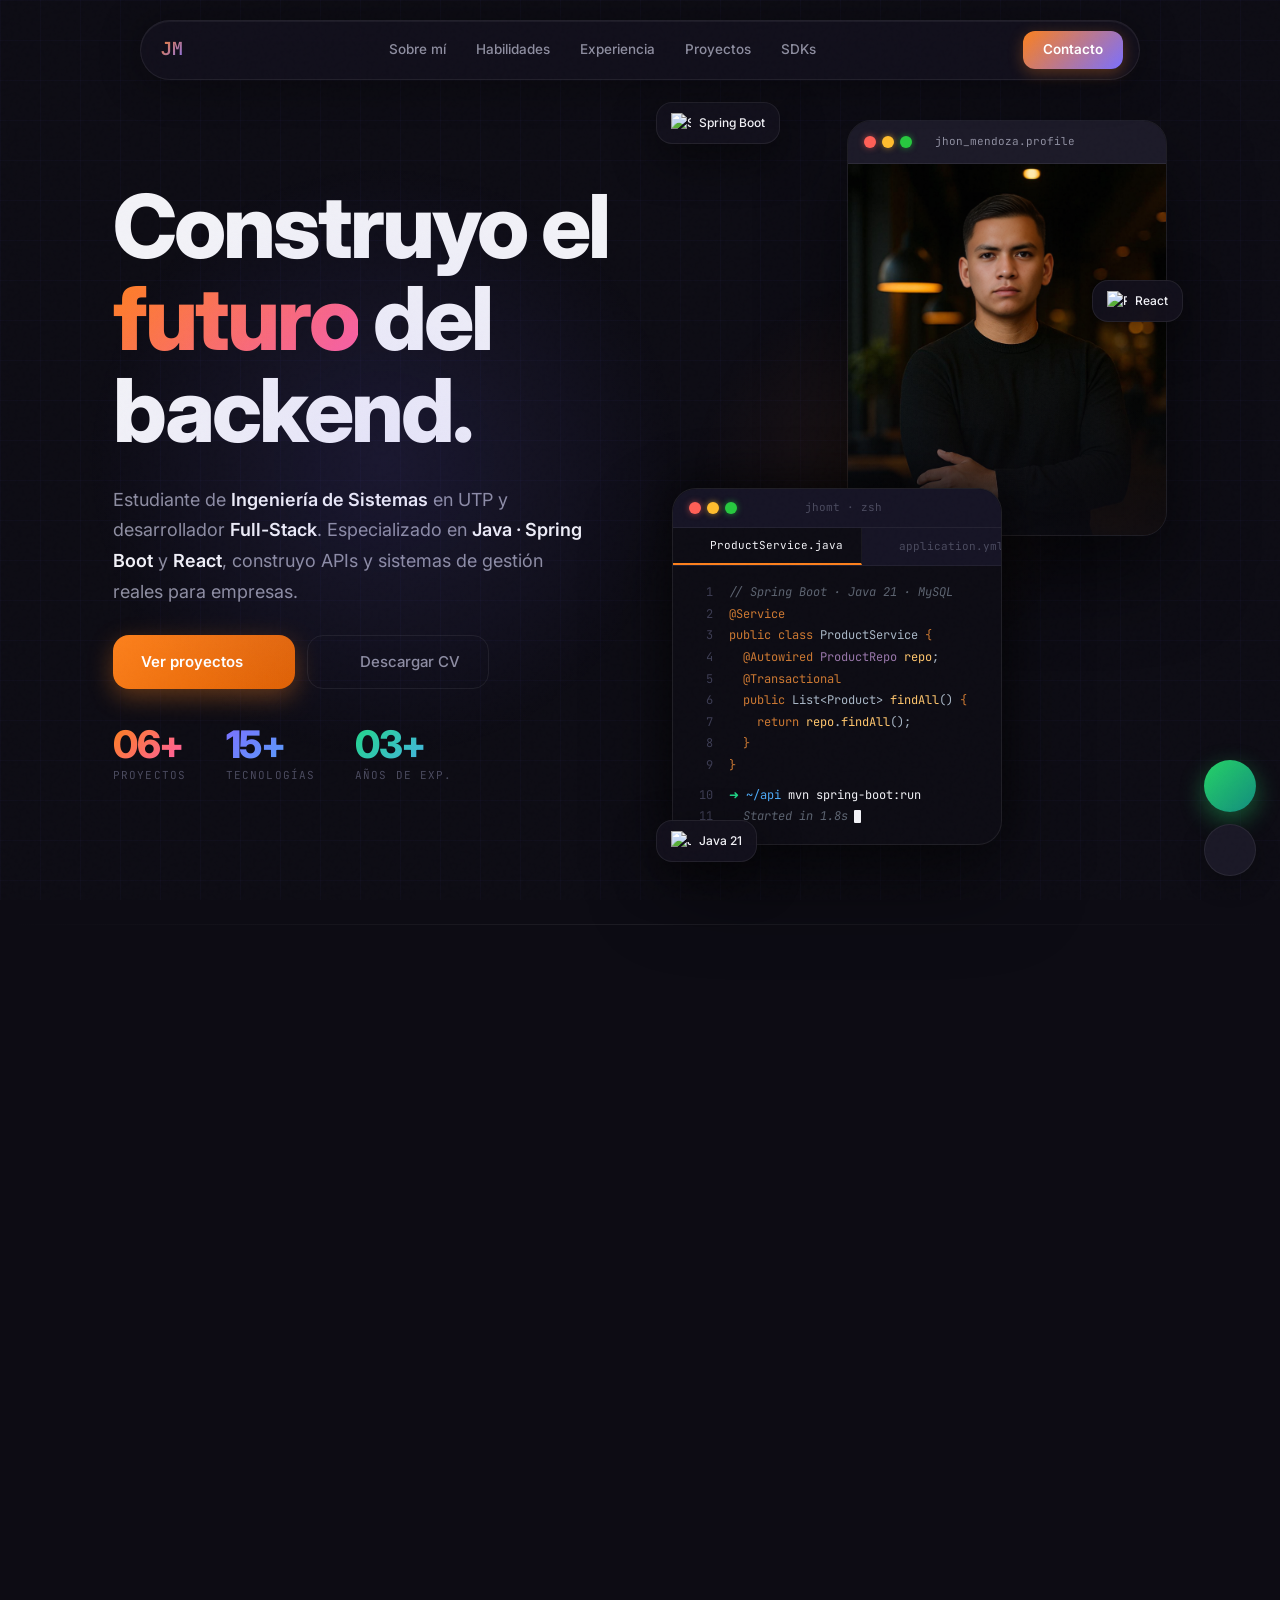
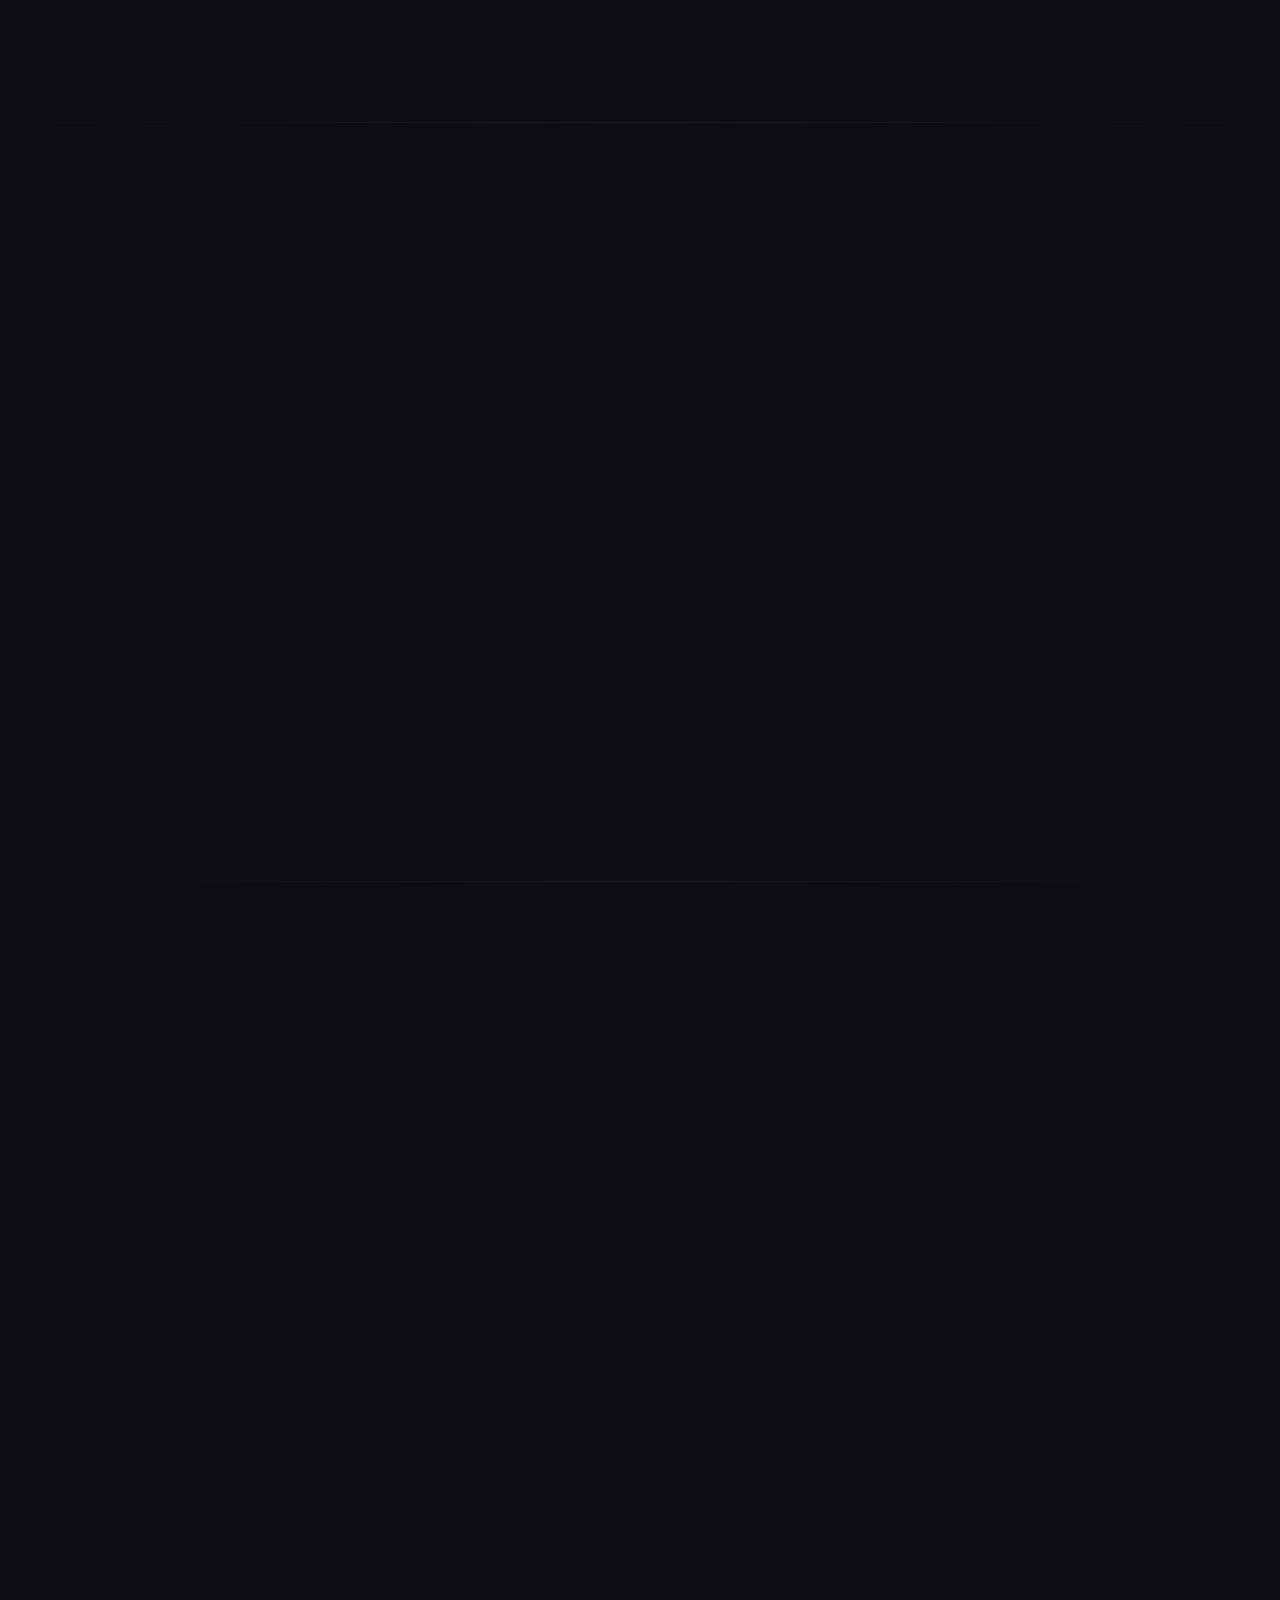
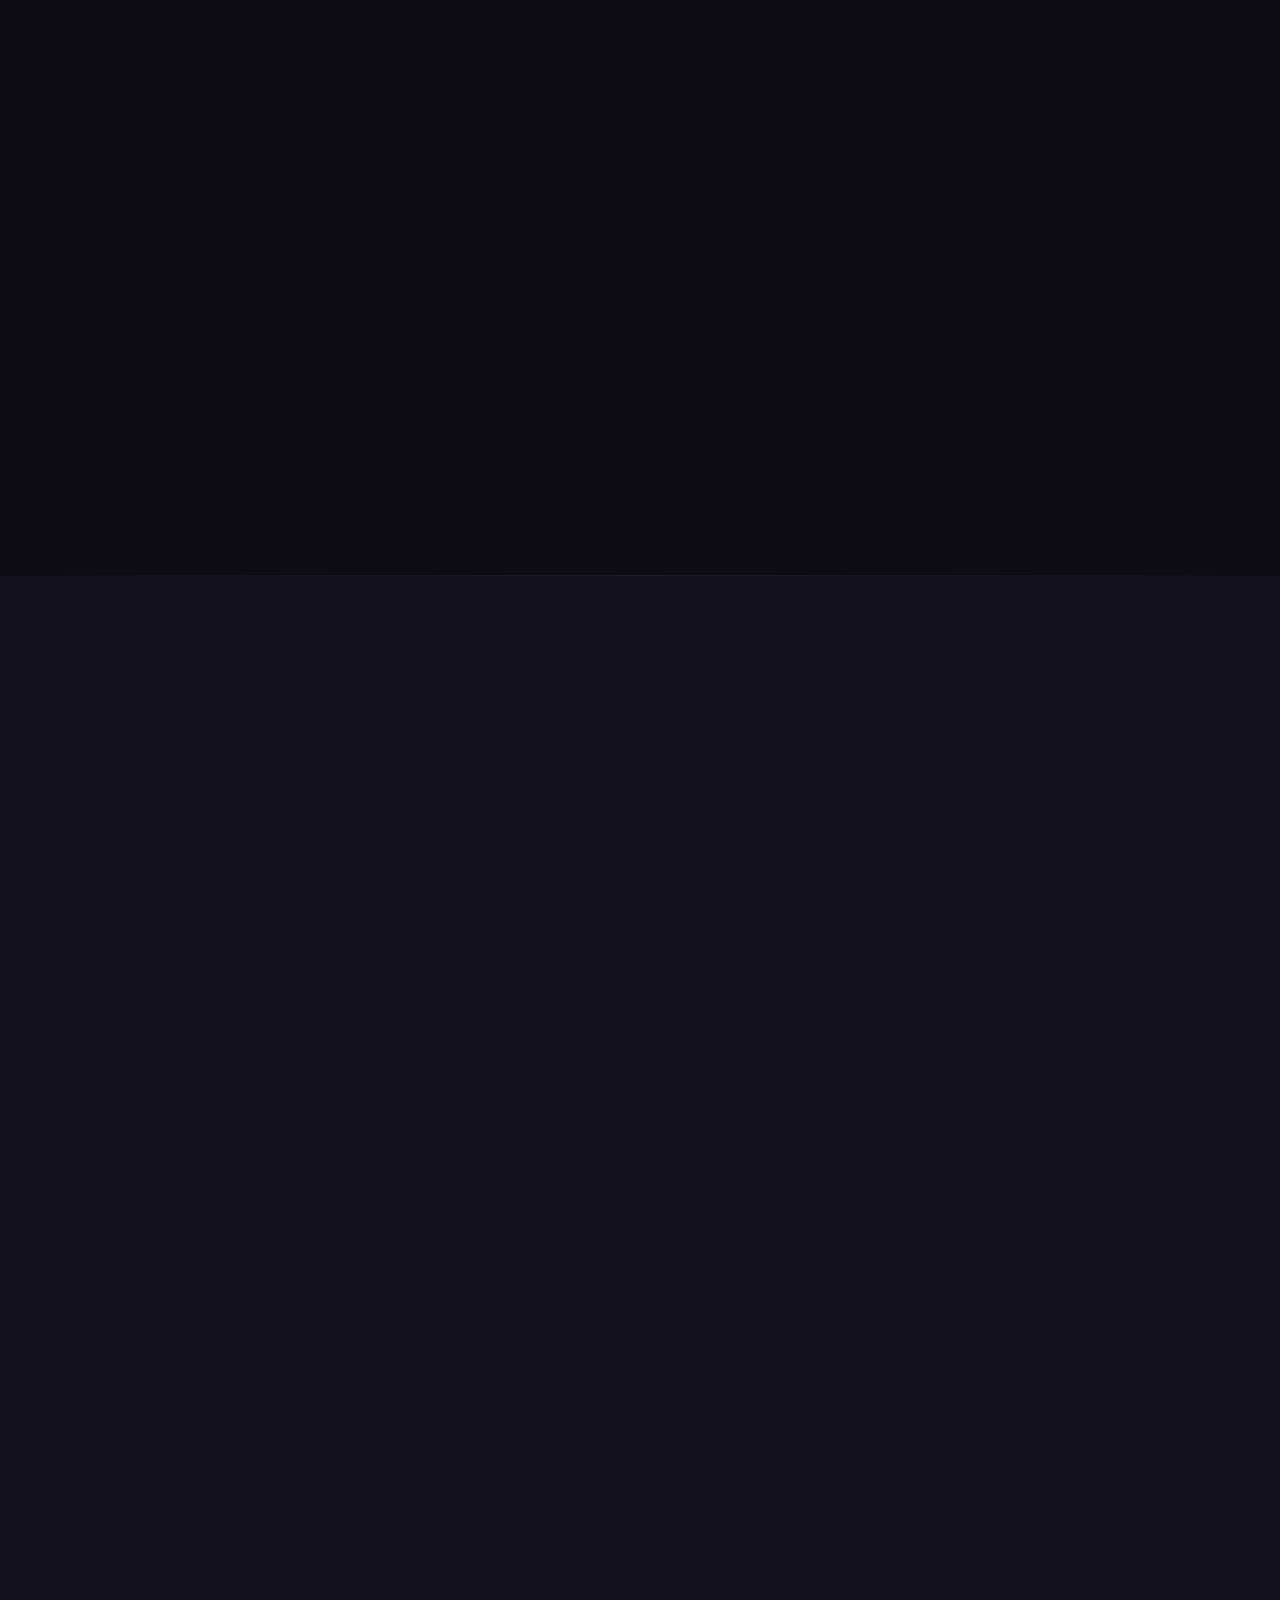
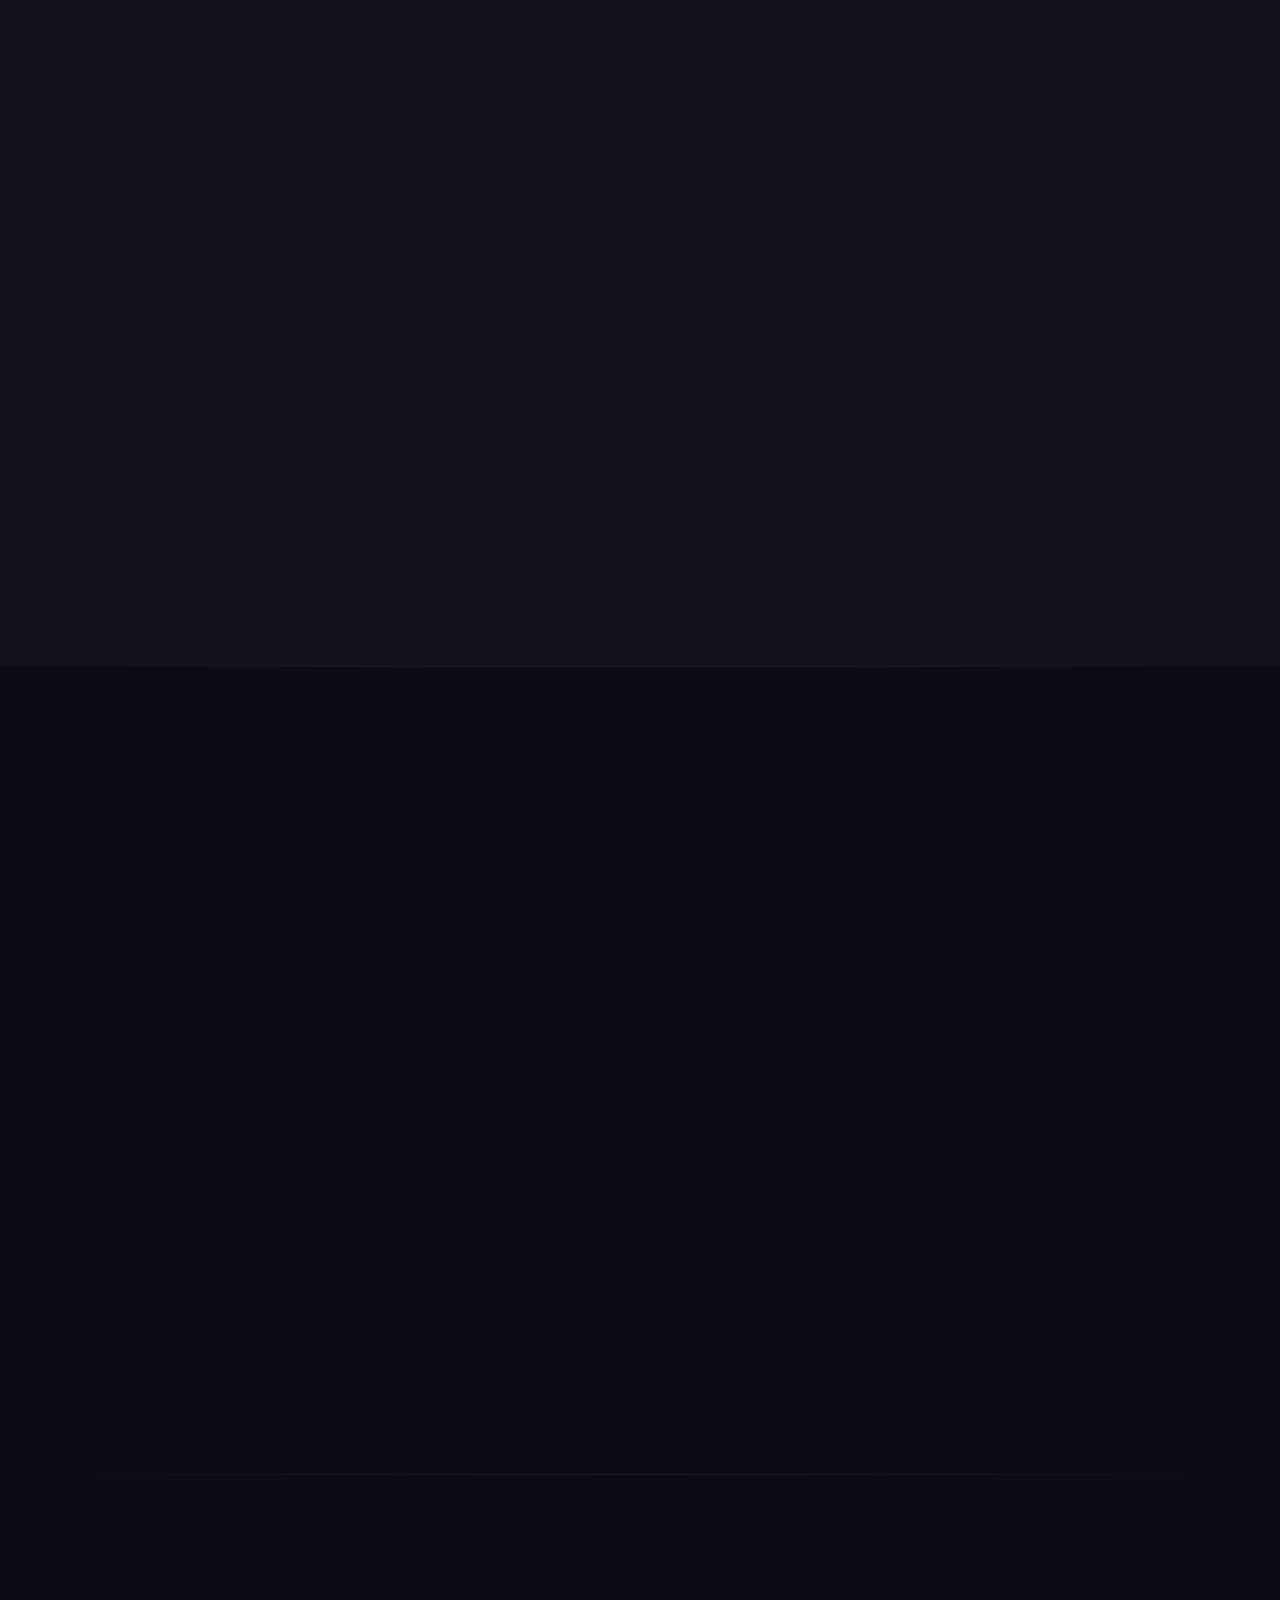
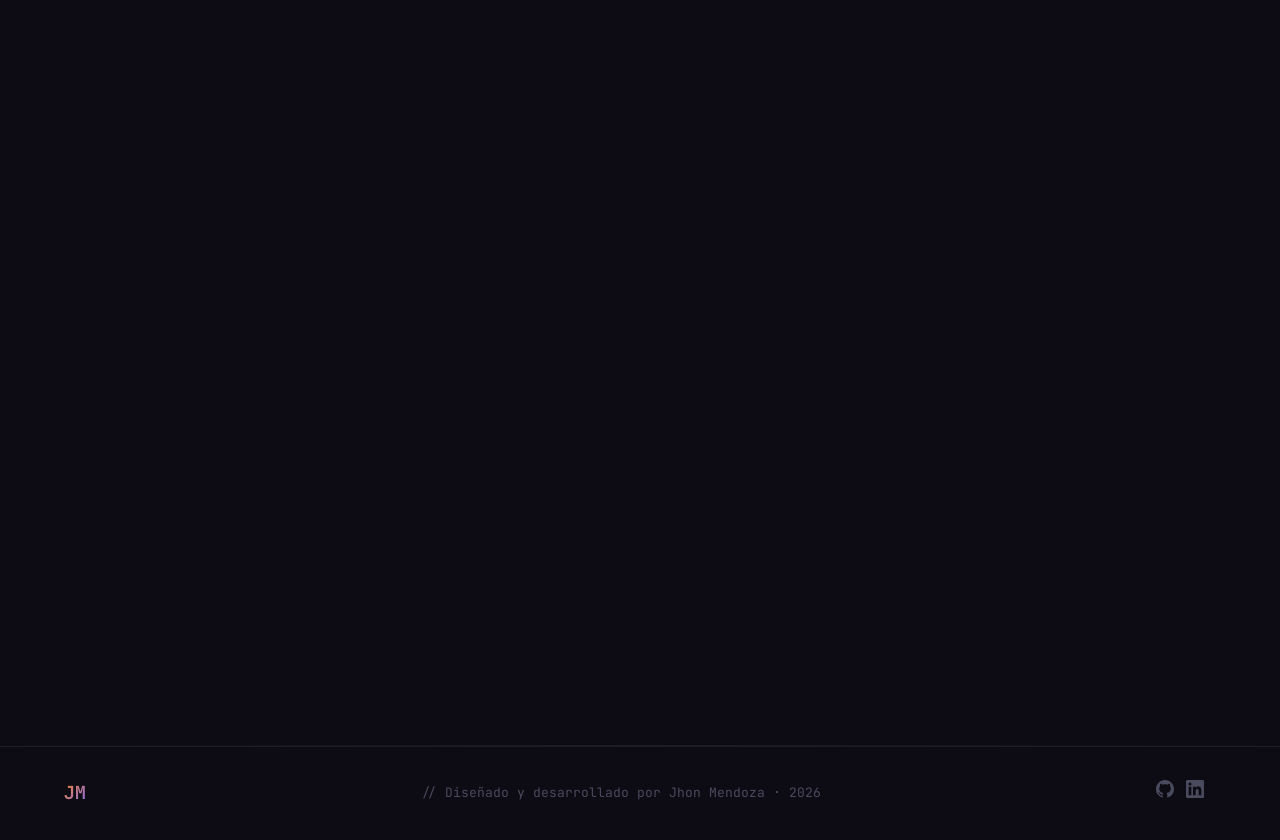
==== index1.html @ d46e36fa "feat: agregar sección de proyectos reales y SDKs al portafolio - Agregaron 4 proyectos reales desde " ====
<!DOCTYPE html>
<html lang="es" class="dark">

<head>
    <meta charset="UTF-8">
    <meta name="viewport" content="width=device-width, initial-scale=1.0">
    <title>Jhon Mendoza · Full-Stack Developer</title>
    <meta name="description"
        content="Portafolio de Jhon Mendoza Tiquillahuanca (JHOMT) — Full-Stack Developer especializado en Java, Spring Boot y React. Estudiante de Ingeniería de Sistemas en UTP y Analista de TI en Polybags Perú.">
    <meta property="og:title" content="Jhon Mendoza · Full-Stack Developer">
    <meta property="og:description"
        content="Backend con Java y Spring Boot, frontend con React. Proyectos reales: Polybags360, PolyCard, One Operator y DKR Library.">
    <meta property="og:type" content="website">
    <link rel="icon" href="img/LOGO_JHOMT_TRANSPARENT_500.png">

    <script src="https://cdn.tailwindcss.com"></script>
    <script src="https://cdnjs.cloudflare.com/ajax/libs/gsap/3.12.2/gsap.min.js"></script>
    <script src="https://cdnjs.cloudflare.com/ajax/libs/gsap/3.12.2/ScrollTrigger.min.js"></script>
    <script src="https://unpkg.com/lucide@latest"></script>

    <link rel="preconnect" href="https://fonts.googleapis.com">
    <link rel="preconnect" href="https://fonts.gstatic.com" crossorigin>
    <link
        href="https://fonts.googleapis.com/css2?family=Inter:wght@300;400;500;600;700;800;900&family=JetBrains+Mono:wght@300;400;500;700&display=swap"
        rel="stylesheet">

    <style>
        /* ─── TOKENS ─── */
        :root {
            --bg0: #0D0C14;
            --bg1: #13111D;
            --bg2: #1A1826;
            --bg3: #221F32;
            --border: rgba(255, 255, 255, 0.07);
            --border-hover: rgba(255, 255, 255, 0.14);
            --text: #F2F2F7;
            --sub: #8E8EA0;
            --muted: #4A4A5E;
            --orange: #FC801D;
            --purple: #7B6FFF;
            --green: #21D789;
            --blue: #4EABF8;
            --pink: #FF5CA8;
            --red: #FF5F56;
            --yellow: #FFBD2E;
            --radius-sm: 10px;
            --radius: 16px;
            --radius-lg: 24px;
            --radius-xl: 32px;
        }

        .light {
            --bg0: #FFFFFF;
            --bg1: #F5F5F7;
            --bg2: #FAFAFA;
            --bg3: #F0F0F5;
            --border: rgba(0, 0, 0, 0.07);
            --border-hover: rgba(0, 0, 0, 0.14);
            --text: #1D1D1F;
            --sub: #6E6E73;
            --muted: #AEAEB2;
        }

        * {
            margin: 0;
            padding: 0;
            box-sizing: border-box;
        }

        html {
            scroll-behavior: smooth;
        }

        body {
            font-family: 'Inter', -apple-system, BlinkMacSystemFont, sans-serif;
            background: var(--bg0);
            color: var(--text);
            -webkit-font-smoothing: antialiased;
            overflow-x: hidden;
            line-height: 1.6;
        }

        /* ─── NOISE TEXTURE ─── */
        body::before {
            content: '';
            position: fixed;
            inset: 0;
            background-image: url("data:image/svg+xml,%3Csvg viewBox='0 0 256 256' xmlns='http://www.w3.org/2000/svg'%3E%3Cfilter id='noise'%3E%3CfeTurbulence type='fractalNoise' baseFrequency='0.9' numOctaves='4' stitchTiles='stitch'/%3E%3C/filter%3E%3Crect width='100%25' height='100%25' filter='url(%23noise)' opacity='0.04'/%3E%3C/svg%3E");
            pointer-events: none;
            z-index: 999;
            opacity: 0.4;
        }

        /* ─── GRID PATTERN ─── */
        .grid-bg {
            position: fixed;
            inset: 0;
            background-image:
                linear-gradient(rgba(123, 111, 255, 0.03) 1px, transparent 1px),
                linear-gradient(90deg, rgba(123, 111, 255, 0.03) 1px, transparent 1px);
            background-size: 40px 40px;
            pointer-events: none;
            z-index: 0;
        }

        /* ─── SCROLL PROGRESS ─── */
        #scroll-progress {
            position: fixed;
            top: 0;
            left: 0;
            height: 2px;
            width: 0%;
            background: linear-gradient(90deg, var(--orange), var(--purple), var(--blue));
            z-index: 1000;
            transition: width 0.1s linear;
        }

        /* ─── TYPOGRAPHY ─── */
        .mono {
            font-family: 'JetBrains Mono', monospace;
        }

        .text-gradient {
            background: linear-gradient(135deg, var(--orange) 0%, var(--purple) 50%, var(--blue) 100%);
            -webkit-background-clip: text;
            -webkit-text-fill-color: transparent;
            background-clip: text;
        }

        .text-gradient-orange {
            background: linear-gradient(135deg, #FC801D, #FF5CA8);
            -webkit-background-clip: text;
            -webkit-text-fill-color: transparent;
            background-clip: text;
        }

        /* ─── GLASS ─── */
        .glass {
            background: rgba(26, 24, 38, 0.72);
            backdrop-filter: blur(24px) saturate(180%);
            -webkit-backdrop-filter: blur(24px) saturate(180%);
            border: 1px solid var(--border);
        }

        .light .glass {
            background: rgba(255, 255, 255, 0.72);
        }

        /* ─── NAVIGATION ─── */
        nav {
            position: fixed;
            top: 20px;
            left: 50%;
            transform: translateX(-50%);
            z-index: 100;
            width: min(92%, 1000px);
        }

        .nav-inner {
            display: flex;
            align-items: center;
            justify-content: space-between;
            padding: 10px 16px 10px 20px;
            border-radius: var(--radius-xl);
            background: rgba(19, 17, 29, 0.85);
            backdrop-filter: blur(30px) saturate(200%);
            -webkit-backdrop-filter: blur(30px) saturate(200%);
            border: 1px solid var(--border);
            box-shadow: 0 4px 40px rgba(0, 0, 0, 0.4), inset 0 1px 0 rgba(255, 255, 255, 0.05);
        }

        .light .nav-inner {
            background: rgba(255, 255, 255, 0.85);
        }

        .nav-logo {
            font-family: 'JetBrains Mono', monospace;
            font-size: 18px;
            font-weight: 700;
            background: linear-gradient(135deg, var(--orange), var(--purple));
            -webkit-background-clip: text;
            -webkit-text-fill-color: transparent;
            background-clip: text;
            letter-spacing: -0.5px;
        }

        .nav-links {
            display: flex;
            align-items: center;
            gap: 2px;
        }

        .nav-link {
            padding: 7px 14px;
            border-radius: 10px;
            font-size: 13.5px;
            font-weight: 500;
            color: var(--sub);
            text-decoration: none;
            transition: all 0.2s ease;
        }

        .nav-link:hover {
            color: var(--text);
            background: var(--border);
        }

        .nav-link.active {
            color: var(--text);
            background: rgba(123, 111, 255, 0.12);
        }

        .nav-cta {
            padding: 8px 20px;
            border-radius: 12px;
            font-size: 13.5px;
            font-weight: 600;
            color: #fff;
            background: linear-gradient(135deg, var(--orange), var(--purple));
            text-decoration: none;
            transition: all 0.3s ease;
            box-shadow: 0 4px 15px rgba(252, 128, 29, 0.3);
        }

        .nav-cta:hover {
            transform: translateY(-1px);
            box-shadow: 0 6px 20px rgba(252, 128, 29, 0.4);
        }

        /* ─── MACWINDOW ─── */
        .mac-window {
            border-radius: var(--radius-lg);
            overflow: hidden;
            border: 1px solid var(--border);
            box-shadow: 0 40px 80px rgba(0, 0, 0, 0.6), 0 0 0 0.5px rgba(255, 255, 255, 0.05) inset;
        }

        .mac-titlebar {
            display: flex;
            align-items: center;
            gap: 12px;
            padding: 12px 16px;
            background: rgba(30, 28, 42, 0.95);
            border-bottom: 1px solid var(--border);
        }

        .traffic-lights {
            display: flex;
            gap: 6px;
        }

        .traffic-light {
            width: 12px;
            height: 12px;
            border-radius: 50%;
        }

        .tl-red {
            background: #FF5F56;
            box-shadow: 0 0 6px rgba(255, 95, 86, 0.6);
        }

        .tl-yellow {
            background: #FFBD2E;
            box-shadow: 0 0 6px rgba(255, 189, 46, 0.6);
        }

        .tl-green {
            background: #27C93F;
            box-shadow: 0 0 6px rgba(39, 201, 63, 0.6);
        }

        .window-title {
            font-family: 'JetBrains Mono', monospace;
            font-size: 11px;
            color: var(--sub);
            margin: 0 auto;
        }

        /* ─── PROFILE PHOTO ─── */
        .profile-photo-wrap {
            position: relative;
            width: 100%;
            aspect-ratio: 3/3.5;
            background: linear-gradient(145deg, var(--bg2), var(--bg3));
            overflow: hidden;
        }

        .profile-photo-wrap img {
            width: 100%;
            height: 100%;
            object-fit: cover;
            object-position: top;
        }

        .photo-overlay {
            position: absolute;
            inset: 0;
            background: linear-gradient(to top, rgba(13, 12, 20, 0.8) 0%, transparent 50%);
        }

        .avatar-placeholder {
            width: 100%;
            height: 100%;
            display: flex;
            flex-direction: column;
            align-items: center;
            justify-content: center;
            gap: 16px;
            background: linear-gradient(145deg, #1A1826, #221F32);
        }

        .avatar-initials {
            width: 120px;
            height: 120px;
            border-radius: 50%;
            background: linear-gradient(135deg, var(--orange), var(--purple));
            display: flex;
            align-items: center;
            justify-content: center;
            font-size: 42px;
            font-weight: 800;
            color: white;
            font-family: 'Inter', sans-serif;
            box-shadow: 0 20px 40px rgba(252, 128, 29, 0.3);
        }

        .avatar-hint {
            font-size: 11px;
            color: var(--muted);
            font-family: 'JetBrains Mono', monospace;
            text-align: center;
            padding: 0 24px;
        }

        /* ─── STATUS BADGE ─── */
        .status-badge {
            position: absolute;
            bottom: 16px;
            left: 16px;
            display: flex;
            align-items: center;
            gap: 8px;
            padding: 8px 14px;
            border-radius: 100px;
            background: rgba(13, 12, 20, 0.85);
            backdrop-filter: blur(12px);
            border: 1px solid rgba(33, 215, 137, 0.3);
            font-size: 12px;
            font-weight: 500;
            color: var(--green);
        }

        .status-dot {
            width: 7px;
            height: 7px;
            border-radius: 50%;
            background: var(--green);
            box-shadow: 0 0 10px var(--green);
            animation: statusPulse 2s infinite;
        }

        @keyframes statusPulse {

            0%,
            100% {
                opacity: 1;
                transform: scale(1);
            }

            50% {
                opacity: 0.6;
                transform: scale(0.85);
            }
        }

        /* ─── HERO ─── */
        .hero-section {
            min-height: 100vh;
            display: flex;
            align-items: center;
            padding: 120px 0 80px;
            position: relative;
        }

        .hero-glow {
            position: absolute;
            width: 600px;
            height: 600px;
            border-radius: 50%;
            background: radial-gradient(circle, rgba(123, 111, 255, 0.12) 0%, transparent 70%);
            top: 50%;
            left: 30%;
            transform: translate(-50%, -50%);
            pointer-events: none;
        }

        .hero-glow-2 {
            position: absolute;
            width: 400px;
            height: 400px;
            border-radius: 50%;
            background: radial-gradient(circle, rgba(252, 128, 29, 0.08) 0%, transparent 70%);
            top: 30%;
            right: 15%;
            pointer-events: none;
        }

        .hero-tag {
            display: inline-flex;
            align-items: center;
            gap: 8px;
            padding: 6px 14px;
            border-radius: 100px;
            border: 1px solid rgba(252, 128, 29, 0.25);
            background: rgba(252, 128, 29, 0.07);
            font-size: 11px;
            font-family: 'JetBrains Mono', monospace;
            color: var(--orange);
            letter-spacing: 0.08em;
            text-transform: uppercase;
        }

        .hero-title {
            font-size: clamp(52px, 7vw, 88px);
            font-weight: 800;
            line-height: 1.05;
            letter-spacing: -3px;
        }

        .hero-desc {
            font-size: 18px;
            color: var(--sub);
            max-width: 480px;
            line-height: 1.7;
            font-weight: 400;
        }

        .btn-primary {
            display: inline-flex;
            align-items: center;
            gap: 8px;
            padding: 14px 28px;
            border-radius: var(--radius);
            background: linear-gradient(135deg, var(--orange), #E06000);
            color: #fff;
            font-size: 15px;
            font-weight: 600;
            text-decoration: none;
            transition: all 0.3s cubic-bezier(0.34, 1.56, 0.64, 1);
            box-shadow: 0 8px 24px rgba(252, 128, 29, 0.35);
        }

        .btn-primary:hover {
            transform: translateY(-2px);
            box-shadow: 0 12px 30px rgba(252, 128, 29, 0.5);
        }

        .btn-ghost {
            display: inline-flex;
            align-items: center;
            gap: 8px;
            padding: 14px 28px;
            border-radius: var(--radius);
            background: transparent;
            color: var(--sub);
            font-size: 15px;
            font-weight: 500;
            text-decoration: none;
            border: 1px solid var(--border);
            transition: all 0.2s ease;
        }

        .btn-ghost:hover {
            color: var(--text);
            border-color: var(--border-hover);
            background: rgba(255, 255, 255, 0.04);
        }

        .stat-card {
            display: flex;
            flex-direction: column;
            gap: 4px;
        }

        .stat-value {
            font-size: 38px;
            font-weight: 800;
            letter-spacing: -1.5px;
            line-height: 1;
        }

        .stat-label {
            font-size: 11px;
            font-family: 'JetBrains Mono', monospace;
            color: var(--muted);
            text-transform: uppercase;
            letter-spacing: 0.1em;
        }

        /* ─── SECTION LAYOUT ─── */
        .section {
            padding: 96px 0;
            position: relative;
        }

        .container {
            max-width: 1200px;
            margin: 0 auto;
            padding: 0 24px;
        }

        .section-label {
            display: inline-flex;
            align-items: center;
            gap: 8px;
            font-size: 11px;
            font-family: 'JetBrains Mono', monospace;
            color: var(--orange);
            text-transform: uppercase;
            letter-spacing: 0.15em;
            margin-bottom: 16px;
        }

        .section-label::before {
            content: '';
            width: 20px;
            height: 1.5px;
            background: var(--orange);
        }

        .section-title {
            font-size: clamp(36px, 5vw, 56px);
            font-weight: 800;
            letter-spacing: -2px;
            line-height: 1.1;
        }

        /* ─── CARDS ─── */
        .card {
            background: var(--bg2);
            border: 1px solid var(--border);
            border-radius: var(--radius-lg);
            transition: all 0.4s cubic-bezier(0.23, 1, 0.32, 1);
            position: relative;
            overflow: hidden;
        }

        .card::before {
            content: '';
            position: absolute;
            inset: -1px;
            border-radius: var(--radius-lg);
            background: radial-gradient(600px circle at var(--mx, 50%) var(--my, 50%),
                    rgba(123, 111, 255, 0.12), transparent 40%);
            opacity: 0;
            transition: opacity 0.4s ease;
            pointer-events: none;
            z-index: 1;
        }

        .card::after {
            content: '';
            position: absolute;
            inset: 0;
            border-radius: var(--radius-lg);
            padding: 1px;
            background: radial-gradient(400px circle at var(--mx, 50%) var(--my, 50%),
                    rgba(123, 111, 255, 0.5), transparent 40%);
            -webkit-mask: linear-gradient(#fff 0 0) content-box, linear-gradient(#fff 0 0);
            -webkit-mask-composite: xor;
            mask-composite: exclude;
            opacity: 0;
            transition: opacity 0.4s ease;
            pointer-events: none;
            z-index: 2;
        }

        .card:hover {
            border-color: transparent;
            transform: translateY(-4px);
            box-shadow: 0 24px 48px rgba(0, 0, 0, 0.3);
        }

        .card:hover::before,
        .card:hover::after {
            opacity: 1;
        }

        .card-inner {
            position: relative;
            z-index: 3;
        }

        /* ─── SKILL CHIPS ─── */
        .skill-chip {
            display: inline-flex;
            align-items: center;
            gap: 6px;
            padding: 6px 12px;
            border-radius: 8px;
            font-size: 12px;
            font-family: 'JetBrains Mono', monospace;
            font-weight: 500;
            border: 1px solid var(--border);
            background: var(--bg3);
            color: var(--sub);
            transition: all 0.2s ease;
        }

        .skill-chip:hover {
            border-color: var(--purple);
            color: var(--text);
            background: rgba(123, 111, 255, 0.08);
        }

        .skill-chip.orange {
            --chip-color: var(--orange);
        }

        .skill-chip.purple {
            --chip-color: var(--purple);
        }

        .skill-chip.green {
            --chip-color: var(--green);
        }

        .skill-chip.blue {
            --chip-color: var(--blue);
        }

        .skill-chip.pink {
            --chip-color: var(--pink);
        }

        /* ─── SKILL BARS ─── */
        .skill-bar-track {
            height: 5px;
            background: var(--bg3);
            border-radius: 100px;
            overflow: hidden;
        }

        .skill-bar-fill {
            height: 100%;
            width: 0;
            border-radius: 100px;
            transition: width 1.4s cubic-bezier(0.34, 1.56, 0.64, 1);
        }

        /* ─── TIMELINE ─── */
        .timeline {
            position: relative;
            padding-left: 32px;
        }

        .timeline::before {
            content: '';
            position: absolute;
            left: 7px;
            top: 8px;
            bottom: 8px;
            width: 1.5px;
            background: linear-gradient(to bottom, var(--orange), var(--purple), transparent);
        }

        .timeline-item {
            position: relative;
            margin-bottom: 32px;
        }

        .timeline-dot {
            position: absolute;
            left: -28px;
            top: 20px;
            width: 14px;
            height: 14px;
            border-radius: 50%;
            background: var(--bg0);
            border: 2px solid var(--orange);
            box-shadow: 0 0 12px rgba(252, 128, 29, 0.4);
        }

        .timeline-dot.purple {
            border-color: var(--purple);
            box-shadow: 0 0 12px rgba(123, 111, 255, 0.4);
        }

        .timeline-dot.pink {
            border-color: var(--pink);
            box-shadow: 0 0 12px rgba(255, 92, 168, 0.4);
        }

        /* ─── PROJECT CARDS ─── */
        .project-card {
            background: var(--bg2);
            border: 1px solid var(--border);
            border-radius: var(--radius-lg);
            overflow: hidden;
            transition: all 0.4s cubic-bezier(0.23, 1, 0.32, 1);
            position: relative;
            display: flex;
            flex-direction: column;
        }

        .project-card::before {
            content: '';
            position: absolute;
            inset: -1px;
            border-radius: var(--radius-lg);
            background: radial-gradient(600px circle at var(--mx, 50%) var(--my, 50%),
                    rgba(252, 128, 29, 0.1), transparent 40%);
            opacity: 0;
            transition: opacity 0.4s;
            pointer-events: none;
            z-index: 1;
        }

        .project-card::after {
            content: '';
            position: absolute;
            inset: 0;
            border-radius: var(--radius-lg);
            padding: 1px;
            background: radial-gradient(400px circle at var(--mx, 50%) var(--my, 50%),
                    rgba(252, 128, 29, 0.4), transparent 40%);
            -webkit-mask: linear-gradient(#fff 0 0) content-box, linear-gradient(#fff 0 0);
            -webkit-mask-composite: xor;
            mask-composite: exclude;
            opacity: 0;
            transition: opacity 0.4s;
            pointer-events: none;
            z-index: 2;
        }

        .project-card:hover {
            transform: translateY(-6px);
            box-shadow: 0 30px 60px rgba(0, 0, 0, 0.4);
            border-color: transparent;
        }

        .project-card:hover::before,
        .project-card:hover::after {
            opacity: 1;
        }

        .project-img {
            height: 200px;
            overflow: hidden;
            position: relative;
        }

        .project-img img {
            width: 100%;
            height: 100%;
            object-fit: cover;
            transition: transform 0.8s cubic-bezier(0.23, 1, 0.32, 1);
            filter: brightness(0.85) saturate(1.2);
        }

        .project-card:hover .project-img img {
            transform: scale(1.06);
        }

        .project-img-overlay {
            position: absolute;
            inset: 0;
            background: linear-gradient(to top, rgba(13, 12, 20, 0.85) 0%, transparent 50%);
        }

        .project-badge {
            position: absolute;
            top: 12px;
            right: 12px;
            padding: 4px 10px;
            border-radius: 6px;
            font-size: 10px;
            font-family: 'JetBrains Mono', monospace;
            font-weight: 500;
            background: rgba(13, 12, 20, 0.7);
            border: 1px solid var(--border);
            color: var(--sub);
            backdrop-filter: blur(8px);
            z-index: 5;
        }

        .project-title-over {
            position: absolute;
            bottom: 12px;
            left: 16px;
            color: white;
            z-index: 5;
        }

        .project-body {
            padding: 20px;
            flex: 1;
            display: flex;
            flex-direction: column;
            position: relative;
            z-index: 3;
        }

        .project-tag {
            display: inline-block;
            padding: 2px 8px;
            border-radius: 5px;
            font-size: 10px;
            font-family: 'JetBrains Mono', monospace;
            background: rgba(123, 111, 255, 0.1);
            color: var(--purple);
            border: 1px solid rgba(123, 111, 255, 0.15);
        }

        .metric-pill {
            display: inline-flex;
            align-items: center;
            gap: 5px;
            padding: 4px 10px;
            border-radius: 7px;
            font-size: 11px;
            font-weight: 500;
            background: var(--bg3);
            border: 1px solid var(--border);
            color: var(--sub);
        }

        /* ─── CONTACT FORM ─── */
        .form-input {
            width: 100%;
            padding: 14px 18px;
            border-radius: var(--radius);
            background: var(--bg2);
            border: 1px solid var(--border);
            color: var(--text);
            font-size: 14px;
            font-family: 'Inter', sans-serif;
            outline: none;
            transition: all 0.2s ease;
        }

        .form-input::placeholder {
            color: var(--muted);
        }

        .form-input:focus {
            border-color: var(--purple);
            background: var(--bg3);
            box-shadow: 0 0 0 3px rgba(123, 111, 255, 0.12);
        }

        /* ─── FLOATING BADGES ─── */
        .float-badge {
            position: absolute;
            display: flex;
            align-items: center;
            gap: 8px;
            padding: 10px 14px;
            border-radius: var(--radius);
            background: rgba(19, 17, 29, 0.9);
            border: 1px solid var(--border);
            backdrop-filter: blur(16px);
            box-shadow: 0 16px 40px rgba(0, 0, 0, 0.5);
            font-size: 12px;
            font-weight: 500;
            z-index: 20;
            white-space: nowrap;
        }

        /* ─── IDE PANEL ─── */
        .ide-panel {
            background: #0D0C14;
            border: 1px solid rgba(255, 255, 255, 0.08);
            border-radius: var(--radius-lg);
            overflow: hidden;
            box-shadow: 0 40px 80px rgba(0, 0, 0, 0.6);
        }

        .ide-header {
            background: #161425;
            border-bottom: 1px solid rgba(255, 255, 255, 0.06);
            padding: 10px 16px;
            display: flex;
            align-items: center;
            justify-content: space-between;
        }

        .ide-tabs {
            display: flex;
            border-bottom: 1px solid rgba(255, 255, 255, 0.05);
            background: #161425;
        }

        .ide-tab {
            display: flex;
            align-items: center;
            gap: 7px;
            padding: 9px 18px;
            font-size: 11px;
            font-family: 'JetBrains Mono', monospace;
            color: var(--muted);
            border-right: 1px solid rgba(255, 255, 255, 0.05);
            cursor: pointer;
            transition: all 0.2s;
        }

        .ide-tab.active {
            background: #0D0C14;
            color: var(--text);
            border-bottom: 2px solid var(--orange);
        }

        .ide-tab:hover:not(.active) {
            background: rgba(255, 255, 255, 0.03);
        }

        .ide-body {
            padding: 24px;
            font-family: 'JetBrains Mono', monospace;
            font-size: 13px;
            line-height: 1.8;
            color: #a9b7c6;
            min-height: 260px;
        }

        .ln {
            color: #3c3c52;
            width: 20px;
            display: inline-block;
            text-align: right;
            margin-right: 16px;
            user-select: none;
        }

        .kw {
            color: #cc7832;
        }

        .cn {
            color: #a9b7c6;
        }

        .st {
            color: #6a8759;
        }

        .nm {
            color: #9876aa;
        }

        .cm {
            color: #5c6370;
            font-style: italic;
        }

        .fn {
            color: #ffc66d;
        }

        .nu {
            color: #6897bb;
        }

        /* ─── ABOUT CARD ─── */
        .about-code-card {
            background: #0D0C14;
            border: 1px solid rgba(255, 255, 255, 0.08);
            border-radius: var(--radius);
            padding: 20px;
            font-family: 'JetBrains Mono', monospace;
            font-size: 12.5px;
            line-height: 1.9;
        }

        /* ─── SCROLLBAR ─── */
        ::-webkit-scrollbar {
            width: 6px;
        }

        ::-webkit-scrollbar-track {
            background: var(--bg0);
        }

        ::-webkit-scrollbar-thumb {
            background: var(--bg3);
            border-radius: 3px;
        }

        ::-webkit-scrollbar-thumb:hover {
            background: var(--purple);
        }

        /* ─── WHATSAPP ─── */
        .wa-btn {
            position: fixed;
            bottom: 88px;
            right: 24px;
            width: 52px;
            height: 52px;
            border-radius: 50%;
            background: linear-gradient(135deg, #25D366, #128C7E);
            display: flex;
            align-items: center;
            justify-content: center;
            cursor: pointer;
            z-index: 90;
            transition: all 0.3s cubic-bezier(0.34, 1.56, 0.64, 1);
            box-shadow: 0 8px 24px rgba(37, 211, 102, 0.4);
            animation: waPulse 2s infinite;
        }

        .wa-btn:hover {
            transform: scale(1.1) rotate(5deg);
            box-shadow: 0 12px 30px rgba(37, 211, 102, 0.6);
        }

        @keyframes waPulse {
            0% {
                box-shadow: 0 0 0 0 rgba(37, 211, 102, 0.5);
            }

            70% {
                box-shadow: 0 0 0 16px rgba(37, 211, 102, 0);
            }

            100% {
                box-shadow: 0 0 0 0 rgba(37, 211, 102, 0);
            }
        }

        /* ─── THEME TOGGLE ─── */
        .theme-btn {
            position: fixed;
            bottom: 24px;
            right: 24px;
            width: 52px;
            height: 52px;
            border-radius: 50%;
            background: var(--bg2);
            border: 1px solid var(--border);
            display: flex;
            align-items: center;
            justify-content: center;
            cursor: pointer;
            z-index: 90;
            transition: all 0.3s ease;
            box-shadow: 0 8px 24px rgba(0, 0, 0, 0.3);
        }

        .theme-btn:hover {
            transform: scale(1.1);
            border-color: var(--purple);
        }

        /* ─── DIVIDER ─── */
        .divider {
            height: 1px;
            background: linear-gradient(90deg, transparent, var(--border), transparent);
            margin: 0;
        }

        /* ─── HERO ENHANCED ─── */
        .hero-title-line {
            display: block;
        }

        #hero-photo-win {
            position: relative;
            z-index: 2;
            margin-bottom: -48px;
            margin-left: auto;
            max-width: 320px;
            will-change: transform;
        }

        #hero-ide {
            position: relative;
            z-index: 3;
            max-width: 330px;
            margin-right: auto;
            will-change: transform;
        }

        .float-badge {
            will-change: transform;
        }

        /* Glow pulse */
        @keyframes glowPulse {

            0%,
            100% {
                opacity: 1;
            }

            50% {
                opacity: 0.4;
            }
        }

        .hero-glow {
            animation: glowPulse 7s ease-in-out infinite;
        }

        .hero-glow-2 {
            animation: glowPulse 9s ease-in-out 3s infinite;
        }

        /* Blinking cursor */
        .cursor-blink {
            display: inline-block;
            width: 7px;
            height: 13px;
            background: var(--text);
            vertical-align: middle;
            margin-left: 2px;
            border-radius: 1px;
            animation: cursorBlink 1.1s step-end infinite;
        }

        @keyframes cursorBlink {

            0%,
            100% {
                opacity: 0.9;
            }

            50% {
                opacity: 0;
            }
        }

        /* Nav border on scroll */
        nav.scrolled .nav-inner {
            box-shadow: 0 4px 48px rgba(0, 0, 0, 0.6), inset 0 1px 0 rgba(255, 255, 255, 0.06);
            border-color: rgba(255, 255, 255, 0.1);
        }

        /* ─── RESPONSIVE ─── */
        @media (max-width: 768px) {
            .hero-title {
                letter-spacing: -2px;
            }

            .nav-links {
                display: none;
            }

            .mobile-menu-btn {
                display: flex !important;
            }

            .hero-grid {
                grid-template-columns: 1fr !important;
            }

            .hero-right-col {
                display: none;
            }
        }

        /* ─── MOBILE MENU ─── */
        #mobile-menu {
            position: fixed;
            inset: 0;
            background: rgba(13, 12, 20, 0.97);
            backdrop-filter: blur(20px);
            z-index: 200;
            display: none;
            flex-direction: column;
            align-items: center;
            justify-content: center;
            gap: 32px;
        }

        #mobile-menu.open {
            display: flex;
        }

        .mobile-link {
            font-size: 32px;
            font-weight: 700;
            color: var(--text);
            text-decoration: none;
            letter-spacing: -1px;
            transition: color 0.2s;
        }

        .mobile-link:hover {
            color: var(--orange);
        }

        /* ─── FOOTER ─── */
        footer {
            padding: 32px 0;
            border-top: 1px solid var(--border);
        }

        /* hero-ide depth shadow */
        #hero-ide {
            box-shadow: 0 -12px 40px rgba(0, 0, 0, 0.55), 0 40px 80px rgba(0, 0, 0, 0.5);
        }

        /* Fade in on scroll */
        .reveal {
            opacity: 0;
            transform: translateY(24px);
            transition: opacity 0.7s ease, transform 0.7s ease;
        }

        .reveal.visible {
            opacity: 1;
            transform: translateY(0);
        }
    </style>
</head>

<body>
    <div class="grid-bg"></div>
    <div id="scroll-progress"></div>

    <!-- ─── MOBILE MENU ─── -->
    <div id="mobile-menu">
        <button id="close-menu"
            style="position:absolute;top:24px;right:24px;background:none;border:none;cursor:pointer;color:var(--sub);">
            <i data-lucide="x" style="width:28px;height:28px;"></i>
        </button>
        <a href="#about" class="mobile-link">Sobre mí</a>
        <a href="#skills" class="mobile-link">Habilidades</a>
        <a href="#work" class="mobile-link">Experiencia</a>
        <a href="#projects" class="mobile-link">Proyectos</a>
        <a href="#sdks" class="mobile-link">SDKs</a>
        <a href="#contact" class="mobile-link">Contacto</a>
    </div>

    <!-- ─── NAVIGATION ─── -->
    <nav>
        <div class="nav-inner">
            <span class="nav-logo">JM</span>

            <div class="nav-links">
                <a href="#about" class="nav-link">Sobre mí</a>
                <a href="#skills" class="nav-link">Habilidades</a>
                <a href="#work" class="nav-link">Experiencia</a>
                <a href="#projects" class="nav-link">Proyectos</a>
                <a href="#sdks" class="nav-link">SDKs</a>
            </div>

            <div style="display:flex;align-items:center;gap:10px;">
                <a href="#contact" class="nav-cta">Contacto</a>
                <button id="menu-btn" class="mobile-menu-btn"
                    style="display:none;background:none;border:none;cursor:pointer;color:var(--sub);padding:4px;">
                    <i data-lucide="menu" style="width:22px;height:22px;"></i>
                </button>
            </div>
        </div>
    </nav>

    <!-- ─── HERO ─── -->
    <section class="hero-section" id="hero">
        <div class="hero-glow"></div>
        <div class="hero-glow-2"></div>

        <div class="container">
            <div style="display:grid;grid-template-columns:1fr 1fr;gap:64px;align-items:center;" class="hero-grid">

                <!-- LEFT -->
                <div style="display:flex;flex-direction:column;gap:28px;" class="hero-left">
                    <h1 class="hero-title">
                        <span class="hero-title-line">Construyo el</span>
                        <span class="hero-title-line"><span class="text-gradient-orange">futuro</span> del</span>
                        <span class="hero-title-line">backend.</span>
                    </h1>

                    <p class="hero-desc">
                        Estudiante de <strong style="color:var(--text);font-weight:600;">Ingeniería de
                            Sistemas</strong> en UTP y desarrollador
                        <strong style="color:var(--text);font-weight:600;">Full-Stack</strong>.
                        Especializado en <strong style="color:var(--text);font-weight:600;">Java · Spring
                            Boot</strong> y <strong style="color:var(--text);font-weight:600;">React</strong>,
                        construyo APIs y sistemas de gestión reales para empresas.
                    </p>

                    <div class="hero-btns" style="display:flex;gap:12px;flex-wrap:wrap;">
                        <a href="#projects" class="btn-primary">
                            Ver proyectos
                            <i data-lucide="arrow-right" style="width:16px;height:16px;"></i>
                        </a>
                        <a href="files/JHON%20MENDOZA(CV).pdf" target="_blank" rel="noopener" class="btn-ghost">
                            <i data-lucide="download" style="width:16px;height:16px;"></i>
                            Descargar CV
                        </a>
                    </div>

                    <div class="hero-stats" style="display:flex;gap:40px;padding-top:8px;">
                        <div class="stat-card">
                            <span class="stat-value text-gradient-orange" data-count="6" data-suffix="+"
                                data-pad="true">06+</span>
                            <span class="stat-label">Proyectos</span>
                        </div>
                        <div class="stat-card">
                            <span class="stat-value"
                                style="background:linear-gradient(135deg,var(--purple),var(--blue));-webkit-background-clip:text;-webkit-text-fill-color:transparent;background-clip:text;"
                                data-count="15" data-suffix="+">15+</span>
                            <span class="stat-label">Tecnologías</span>
                        </div>
                        <div class="stat-card">
                            <span class="stat-value"
                                style="background:linear-gradient(135deg,var(--green),var(--blue));-webkit-background-clip:text;-webkit-text-fill-color:transparent;background-clip:text;"
                                data-count="3" data-suffix="+" data-pad="true">03+</span>
                            <span class="stat-label">Años de exp.</span>
                        </div>
                    </div>
                </div>

                <!-- RIGHT - Profile + IDE stacked with depth -->
                <div style="position:relative;" class="hero-right hero-right-col">

                    <!-- Profile Photo Window -->
                    <div id="hero-photo-win" class="mac-window">
                        <div class="mac-titlebar">
                            <div class="traffic-lights">
                                <div class="traffic-light tl-red"></div>
                                <div class="traffic-light tl-yellow"></div>
                                <div class="traffic-light tl-green"></div>
                            </div>
                            <span class="window-title">jhon_mendoza.profile</span>
                            <div style="width:52px;"></div>
                        </div>

                        <div class="profile-photo-wrap">
                            <img src="img/JHOMT_PERSON.png" alt="Jhon Mendoza"
                                onerror="this.style.display='none';document.getElementById('avatar-fallback').style.display='flex';">

                            <!-- Fallback if no photo -->
                            <div id="avatar-fallback" class="avatar-placeholder">
                                <div class="avatar-initials">JM</div>
                            </div>

                            <div class="photo-overlay"></div>
                        </div>
                    </div>

                    <!-- IDE Snippet — overlaps photo window from below -->
                    <div id="hero-ide" class="ide-panel">
                        <div class="ide-header">
                            <div class="traffic-lights">
                                <div class="traffic-light tl-red"></div>
                                <div class="traffic-light tl-yellow"></div>
                                <div class="traffic-light tl-green"></div>
                            </div>
                            <span
                                style="font-family:'JetBrains Mono',monospace;font-size:11px;color:var(--muted);display:flex;align-items:center;gap:5px;">
                                <i data-lucide="terminal" style="width:11px;height:11px;"></i>
                                jhomt · zsh
                            </span>
                            <div style="width:52px;"></div>
                        </div>
                        <div class="ide-tabs">
                            <div class="ide-tab active">
                                <i data-lucide="file-code-2" style="width:12px;height:12px;color:var(--orange);"></i>
                                ProductService.java
                            </div>
                            <div class="ide-tab">
                                <i data-lucide="settings" style="width:12px;height:12px;color:var(--green);"></i>
                                application.yml
                            </div>
                        </div>
                        <div class="ide-body" style="padding:16px 20px;font-size:12px;min-height:auto;">
                            <div><span class="ln">1</span><span class="cm">// Spring Boot · Java 21 · MySQL</span>
                            </div>
                            <div><span class="ln">2</span><span class="kw">@Service</span></div>
                            <div><span class="ln">3</span><span class="kw">public class</span> <span
                                    class="cn">ProductService</span> <span class="kw">{</span></div>
                            <div><span class="ln">4</span>&nbsp;&nbsp;<span class="kw">@Autowired</span> <span
                                    class="nm">ProductRepo</span> <span class="fn">repo</span>;</div>
                            <div><span class="ln">5</span>&nbsp;&nbsp;<span class="kw">@Transactional</span></div>
                            <div><span class="ln">6</span>&nbsp;&nbsp;<span class="kw">public</span> <span
                                    class="cn">List</span>&lt;<span class="cn">Product</span>&gt; <span
                                    class="fn">findAll</span>() <span class="kw">{</span></div>
                            <div><span class="ln">7</span>&nbsp;&nbsp;&nbsp;&nbsp;<span class="kw">return</span> <span
                                    class="fn">repo</span>.<span class="fn">findAll</span>();
                            </div>
                            <div><span class="ln">8</span>&nbsp;&nbsp;<span class="kw">}</span></div>
                            <div><span class="ln">9</span><span class="kw">}</span></div>
                            <div style="margin-top:8px;"><span class="ln">10</span><span
                                    style="color:var(--green);">➜</span> <span style="color:var(--blue);">~/api</span>
                                <span style="color:var(--text);">mvn spring-boot:run</span>
                            </div>
                            <div><span class="ln">11</span><span class="cm">&nbsp;&nbsp;Started in 1.8s</span><span
                                    class="cursor-blink" style="margin-left:6px;"></span></div>
                        </div>
                    </div>

                    <!-- Floating Tech Badges -->
                    <div class="float-badge" id="badge-k8s" style="top:-18px;left:-16px;z-index:10;">
                        <img src="https://cdn.jsdelivr.net/gh/devicons/devicon/icons/spring/spring-original.svg"
                            style="width:20px;height:20px;" alt="Spring">
                        <span style="font-size:12px;color:var(--text);font-weight:500;">Spring Boot</span>
                    </div>

                    <div class="float-badge" id="badge-java" style="bottom:-18px;left:-16px;z-index:10;">
                        <img src="https://cdn.jsdelivr.net/gh/devicons/devicon/icons/java/java-original.svg"
                            style="width:20px;height:20px;" alt="Java">
                        <span style="font-size:12px;color:var(--text);font-weight:500;">Java 21</span>
                    </div>

                    <div class="float-badge" id="badge-aws" style="top:160px;right:-16px;z-index:10;">
                        <img src="https://cdn.jsdelivr.net/gh/devicons/devicon/icons/react/react-original.svg"
                            style="width:20px;height:20px;" alt="React">
                        <span style="font-size:12px;color:var(--text);font-weight:500;">React</span>
                    </div>
                </div>
            </div>
        </div>
    </section>

    <div class="divider"></div>

    <!-- ─── ABOUT ─── -->
    <section class="section" id="about">
        <div class="container">
            <div style="display:grid;grid-template-columns:1fr 1fr;gap:64px;align-items:center;" class="about-grid">

                <div style="display:flex;flex-direction:column;gap:24px;" class="reveal">
                    <div>
                        <div class="section-label">Sobre mí</div>
                        <h2 class="section-title">
                            Código limpio,<br>
                            <span class="text-gradient">soluciones reales.</span>
                        </h2>
                    </div>

                    <p style="font-size:17px;color:var(--sub);line-height:1.8;">
                        Soy <strong style="color:var(--text);">Jhon Cleiver Mendoza Tiquillahuanca</strong>,
                        estudiante de Ingeniería de Sistemas en la
                        <strong style="color:var(--text);">Universidad Tecnológica del Perú (UTP)</strong> y
                        egresado de <strong style="color:var(--text);">Oracle Next Education – Backend · Bachiller</strong>.
                        Hoy trabajo como <strong style="color:var(--text);">Analista de TI en Polybags Perú</strong>,
                        donde desarrollo APIs y plataformas de gestión. Me enfoco en código limpio, APIs bien
                        diseñadas y soluciones que la gente realmente usa.
                    </p>

                    <div style="display:flex;gap:32px;">
                        <div>
                            <div style="font-size:36px;font-weight:800;letter-spacing:-1.5px;">06+</div>
                            <div
                                style="font-size:12px;color:var(--sub);font-family:'JetBrains Mono',monospace;text-transform:uppercase;letter-spacing:0.1em;">
                                Proyectos reales</div>
                        </div>
                        <div>
                            <div style="font-size:36px;font-weight:800;letter-spacing:-1.5px;">02</div>
                            <div
                                style="font-size:12px;color:var(--sub);font-family:'JetBrains Mono',monospace;text-transform:uppercase;letter-spacing:0.1em;">
                                Idiomas</div>
                        </div>
                    </div>

                    <div style="display:flex;gap:10px;flex-wrap:wrap;">
                        <span class="skill-chip orange">
                            <i data-lucide="map-pin" style="width:12px;height:12px;color:var(--orange);"></i>
                            Perú · LATAM
                        </span>
                        <span class="skill-chip green">
                            <i data-lucide="globe" style="width:12px;height:12px;color:var(--green);"></i>
                            Disponible freelance
                        </span>
                        <span class="skill-chip purple">
                            <i data-lucide="graduation-cap" style="width:12px;height:12px;color:var(--purple);"></i>
                            Ing. Sistemas · UTP
                        </span>
                        <span class="skill-chip" style="border-color:rgba(78,171,248,0.3);">
                            <i data-lucide="award" style="width:12px;height:12px;color:var(--blue);"></i>
                            Oracle ONE Backend
                        </span>
                    </div>
                </div>

                <div class="reveal" style="transition-delay:0.15s;">
                    <div class="mac-window">
                        <div class="mac-titlebar">
                            <div class="traffic-lights">
                                <div class="traffic-light tl-red"></div>
                                <div class="traffic-light tl-yellow"></div>
                                <div class="traffic-light tl-green"></div>
                            </div>
                            <span class="window-title">profile.json</span>
                            <div style="width:52px;"></div>
                        </div>
                        <div class="about-code-card" style="border-radius:0;border:none;">
                            <div><span class="ln">1</span><span class="kw">{</span></div>
                            <div><span class="ln">2</span>&nbsp;&nbsp;<span class="st">"name"</span>: <span
                                    class="st">"Jhon Mendoza"</span>,</div>
                            <div><span class="ln">3</span>&nbsp;&nbsp;<span class="st">"role"</span>: <span
                                    class="st">"Full-Stack Developer"</span>,</div>
                            <div><span class="ln">4</span>&nbsp;&nbsp;<span class="st">"stack"</span>: [</div>
                            <div><span class="ln">5</span>&nbsp;&nbsp;&nbsp;&nbsp;<span class="st">"Java · Spring
                                    Boot"</span>,</div>
                            <div><span class="ln">6</span>&nbsp;&nbsp;&nbsp;&nbsp;<span class="st">"React ·
                                    TypeScript · MUI"</span>,</div>
                            <div><span class="ln">7</span>&nbsp;&nbsp;&nbsp;&nbsp;<span class="st">"MySQL ·
                                    PostgreSQL · MariaDB"</span>,</div>
                            <div><span class="ln">8</span>&nbsp;&nbsp;&nbsp;&nbsp;<span class="st">"Git · GitHub ·
                                    Linux"</span></div>
                            <div><span class="ln">9</span>&nbsp;&nbsp;],</div>
                            <div><span class="ln">10</span>&nbsp;&nbsp;<span class="st">"integrations"</span>: [<span
                                    class="st">"Nubefact"</span>, <span class="st">"SUNAT"</span>],</div>
                            <div><span class="ln">11</span>&nbsp;&nbsp;<span class="st">"years_exp"</span>: <span
                                    class="nu">3</span>,</div>
                            <div><span class="ln">12</span>&nbsp;&nbsp;<span class="st">"available"</span>: <span
                                    style="color:var(--green);">true</span>,</div>
                            <div><span class="ln">13</span>&nbsp;&nbsp;<span class="st">"languages"</span>: [<span
                                    class="st">"es"</span>, <span class="st">"en"</span>]</div>
                            <div><span class="ln">14</span><span class="kw">}</span></div>
                        </div>
                    </div>
                </div>
            </div>
        </div>
    </section>

    <div class="divider"></div>

    <!-- ─── SKILLS ─── -->
    <section class="section" id="skills">
        <div class="container">
            <div style="text-align:center;margin-bottom:56px;" class="reveal">
                <div class="section-label" style="justify-content:center;">Stack tecnológico</div>
                <h2 class="section-title">
                    Habilidades <span class="text-gradient">principales</span>
                </h2>
                <p style="color:var(--sub);font-size:17px;max-width:520px;margin:16px auto 0;">
                    Tecnologías con las que trabajo día a día, de la API a la interfaz
                </p>
            </div>

            <div style="display:grid;grid-template-columns:repeat(3,1fr);gap:16px;" class="skills-grid">

                <!-- Backend & Frontend -->
                <div class="card reveal" style="padding:28px;">
                    <div class="card-inner">
                        <div style="display:flex;align-items:center;gap:14px;margin-bottom:28px;">
                            <div
                                style="width:48px;height:48px;border-radius:14px;background:rgba(252,128,29,0.1);border:1px solid rgba(252,128,29,0.2);display:flex;align-items:center;justify-content:center;">
                                <i data-lucide="code-2" style="width:22px;height:22px;color:var(--orange);"></i>
                            </div>
                            <div>
                                <h3 style="font-weight:700;font-size:16px;">Backend & Frontend</h3>
                                <p style="font-size:11px;color:var(--muted);font-family:'JetBrains Mono',monospace;">
                                    core stack</p>
                            </div>
                        </div>
                        <div style="display:flex;flex-direction:column;gap:18px;">
                            <div>
                                <div
                                    style="display:flex;justify-content:space-between;margin-bottom:8px;font-size:13px;">
                                    <span style="color:var(--sub);">Java · Spring Boot</span>
                                    <span style="font-weight:700;color:var(--orange);">90%</span>
                                </div>
                                <div class="skill-bar-track">
                                    <div class="skill-bar-fill" data-width="90"
                                        style="background:linear-gradient(90deg,var(--orange),#e06000);"></div>
                                </div>
                            </div>
                            <div>
                                <div
                                    style="display:flex;justify-content:space-between;margin-bottom:8px;font-size:13px;">
                                    <span style="color:var(--sub);">React · TypeScript</span>
                                    <span style="font-weight:700;color:var(--purple);">60%</span>
                                </div>
                                <div class="skill-bar-track">
                                    <div class="skill-bar-fill" data-width="60"
                                        style="background:linear-gradient(90deg,var(--purple),#5e4cd1);"></div>
                                </div>
                            </div>
                            <div>
                                <div
                                    style="display:flex;justify-content:space-between;margin-bottom:8px;font-size:13px;">
                                    <span style="color:var(--sub);">HTML · CSS · JavaScript</span>
                                    <span style="font-weight:700;color:var(--blue);">75%</span>
                                </div>
                                <div class="skill-bar-track">
                                    <div class="skill-bar-fill" data-width="75"
                                        style="background:linear-gradient(90deg,var(--blue),#2a8cc4);"></div>
                                </div>
                            </div>
                        </div>
                        <div style="margin-top:20px;display:flex;flex-wrap:wrap;gap:6px;">
                            <span class="skill-chip">REST APIs</span>
                            <span class="skill-chip">JWT</span>
                            <span class="skill-chip">PHP</span>
                            <span class="skill-chip">C++</span>
                        </div>
                    </div>
                </div>

                <!-- Bases de Datos -->
                <div class="card reveal" style="padding:28px;transition-delay:0.1s;">
                    <div class="card-inner">
                        <div style="display:flex;align-items:center;gap:14px;margin-bottom:28px;">
                            <div
                                style="width:48px;height:48px;border-radius:14px;background:rgba(78,171,248,0.1);border:1px solid rgba(78,171,248,0.2);display:flex;align-items:center;justify-content:center;">
                                <i data-lucide="database" style="width:22px;height:22px;color:var(--blue);"></i>
                            </div>
                            <div>
                                <h3 style="font-weight:700;font-size:16px;">Bases de Datos</h3>
                                <p style="font-size:11px;color:var(--muted);font-family:'JetBrains Mono',monospace;">
                                    data layer</p>
                            </div>
                        </div>
                        <div style="display:flex;flex-direction:column;gap:18px;">
                            <div>
                                <div
                                    style="display:flex;justify-content:space-between;margin-bottom:8px;font-size:13px;">
                                    <span style="color:var(--sub);">MySQL</span>
                                    <span style="font-weight:700;color:var(--blue);">80%</span>
                                </div>
                                <div class="skill-bar-track">
                                    <div class="skill-bar-fill" data-width="80"
                                        style="background:linear-gradient(90deg,var(--blue),#2a8cc4);"></div>
                                </div>
                            </div>
                            <div>
                                <div
                                    style="display:flex;justify-content:space-between;margin-bottom:8px;font-size:13px;">
                                    <span style="color:var(--sub);">PostgreSQL</span>
                                    <span style="font-weight:700;color:var(--orange);">60%</span>
                                </div>
                                <div class="skill-bar-track">
                                    <div class="skill-bar-fill" data-width="60"
                                        style="background:linear-gradient(90deg,var(--orange),var(--blue));"></div>
                                </div>
                            </div>
                            <div>
                                <div
                                    style="display:flex;justify-content:space-between;margin-bottom:8px;font-size:13px;">
                                    <span style="color:var(--sub);">MariaDB · SQL Server</span>
                                    <span style="font-weight:700;color:var(--purple);">60%</span>
                                </div>
                                <div class="skill-bar-track">
                                    <div class="skill-bar-fill" data-width="60"
                                        style="background:linear-gradient(90deg,var(--purple),var(--blue));"></div>
                                </div>
                            </div>
                        </div>
                        <div style="margin-top:20px;display:flex;flex-wrap:wrap;gap:6px;">
                            <span class="skill-chip">JPA / Hibernate</span>
                            <span class="skill-chip">SQL</span>
                            <span class="skill-chip">Modelado de datos</span>
                            <span class="skill-chip">Nubefact</span>
                        </div>
                    </div>
                </div>

                <!-- Herramientas -->
                <div class="card reveal" style="padding:28px;transition-delay:0.2s;">
                    <div class="card-inner">
                        <div style="display:flex;align-items:center;gap:14px;margin-bottom:28px;">
                            <div
                                style="width:48px;height:48px;border-radius:14px;background:rgba(33,215,137,0.1);border:1px solid rgba(33,215,137,0.2);display:flex;align-items:center;justify-content:center;">
                                <i data-lucide="wrench" style="width:22px;height:22px;color:var(--green);"></i>
                            </div>
                            <div>
                                <h3 style="font-weight:700;font-size:16px;">Herramientas</h3>
                                <p style="font-size:11px;color:var(--muted);font-family:'JetBrains Mono',monospace;">
                                    tooling</p>
                            </div>
                        </div>
                        <div style="display:flex;flex-direction:column;gap:18px;">
                            <div>
                                <div
                                    style="display:flex;justify-content:space-between;margin-bottom:8px;font-size:13px;">
                                    <span style="color:var(--sub);">Git · GitHub</span>
                                    <span style="font-weight:700;color:var(--green);">85%</span>
                                </div>
                                <div class="skill-bar-track">
                                    <div class="skill-bar-fill" data-width="85"
                                        style="background:linear-gradient(90deg,var(--green),#0aad6e);"></div>
                                </div>
                            </div>
                            <div>
                                <div
                                    style="display:flex;justify-content:space-between;margin-bottom:8px;font-size:13px;">
                                    <span style="color:var(--sub);">IntelliJ · WebStorm · VSCode</span>
                                    <span style="font-weight:700;color:var(--blue);">85%</span>
                                </div>
                                <div class="skill-bar-track">
                                    <div class="skill-bar-fill" data-width="85"
                                        style="background:linear-gradient(90deg,var(--blue),var(--green));"></div>
                                </div>
                            </div>
                            <div>
                                <div
                                    style="display:flex;justify-content:space-between;margin-bottom:8px;font-size:13px;">
                                    <span style="color:var(--sub);">Postman · Swagger</span>
                                    <span style="font-weight:700;color:var(--orange);">80%</span>
                                </div>
                                <div class="skill-bar-track">
                                    <div class="skill-bar-fill" data-width="80"
                                        style="background:linear-gradient(90deg,var(--orange),var(--green));"></div>
                                </div>
                            </div>
                        </div>
                        <div style="margin-top:20px;display:flex;flex-wrap:wrap;gap:6px;">
                            <span class="skill-chip">Linux</span>
                            <span class="skill-chip">Bash</span>
                            <span class="skill-chip">Git Flow</span>
                            <span class="skill-chip">Postman</span>
                        </div>
                    </div>
                </div>
            </div>
        </div>
    </section>

    <div class="divider"></div>

    <!-- ─── EXPERIENCE ─── -->
    <section class="section" id="work">
        <div class="container">
            <div style="display:grid;grid-template-columns:1fr 2fr;gap:64px;align-items:start;" class="work-grid">

                <div class="reveal" style="position:sticky;top:120px;">
                    <div class="section-label">Trayectoria</div>
                    <h2 class="section-title">
                        Experiencia<br><span class="text-gradient">profesional</span>
                    </h2>
                    <p style="color:var(--sub);font-size:15px;line-height:1.7;margin-top:16px;">
                        Desarrollo de software en la industria y prácticas preprofesionales, combinando
                        backend Java con frontend React.
                    </p>
                </div>

                <div class="timeline reveal" style="transition-delay:0.15s;">

                    <div class="timeline-item">
                        <div class="timeline-dot orange"></div>
                        <div class="card" style="padding:28px;">
                            <div class="card-inner">
                                <div
                                    style="display:flex;justify-content:space-between;align-items:flex-start;flex-wrap:wrap;gap:12px;margin-bottom:12px;">
                                    <div>
                                        <h3 style="font-size:20px;font-weight:700;letter-spacing:-0.5px;">Analista de TI</h3>
                                        <p style="color:var(--orange);font-weight:600;font-size:14px;margin-top:2px;">
                                            Polybags Perú - Empaques Flexibles</p>
                                    </div>
                                    <span
                                        style="padding:5px 14px;border-radius:100px;background:rgba(255,255,255,0.05);border:1px solid var(--border);font-size:11px;font-family:'JetBrains Mono',monospace;color:var(--sub);white-space:nowrap;">dic. 2025 – actualidad</span>
                                </div>
                                <p
                                    style="font-size:13px;color:var(--muted);margin-bottom:16px;display:flex;align-items:center;gap:6px;">
                                    <i data-lucide="map-pin" style="width:13px;height:13px;"></i>
                                    Chiclayo, Lambayeque, Perú · Presencial
                                </p>
                                <p style="color:var(--sub);font-size:14px;line-height:1.7;margin-bottom:16px;">
                                    Análisis y desarrollo de soluciones TI para una empresa de empaques flexibles. Desarrollo de APIs y módulos del sistema de gestión interno.
                                </p>
                                <ul style="display:flex;flex-direction:column;gap:10px;margin-bottom:20px;">
                                    <li
                                        style="display:flex;align-items:flex-start;gap:10px;font-size:13.5px;color:var(--sub);">
                                        <i data-lucide="check-circle-2"
                                            style="width:16px;height:16px;color:var(--orange);flex-shrink:0;margin-top:2px;"></i>
                                        Desarrollo de <strong style="color:var(--text);">APIs REST con Java y Spring Boot</strong> para los sistemas internos de la empresa.
                                    </li>
                                    <li
                                        style="display:flex;align-items:flex-start;gap:10px;font-size:13.5px;color:var(--sub);">
                                        <i data-lucide="check-circle-2"
                                            style="width:16px;height:16px;color:var(--orange);flex-shrink:0;margin-top:2px;"></i>
                                        Participo como <strong style="color:var(--text);">desarrollador principal</strong> en las plataformas Polybags360 y PolyCard.
                                    </li>
                                    <li
                                        style="display:flex;align-items:flex-start;gap:10px;font-size:13.5px;color:var(--sub);">
                                        <i data-lucide="check-circle-2"
                                            style="width:16px;height:16px;color:var(--orange);flex-shrink:0;margin-top:2px;"></i>
                                        Análisis de requerimientos, soporte a usuarios y documentación de procesos.
                                    </li>
                                </ul>
                                <div style="display:flex;flex-wrap:wrap;gap:6px;">
                                    <span class="project-tag">Java</span>
                                    <span class="project-tag">Spring Boot</span>
                                    <span class="project-tag">React + TS</span>
                                    <span class="project-tag">MySQL</span>
                                    <span class="project-tag">REST API</span>
                                </div>
                            </div>
                        </div>
                    </div>

                    <div class="timeline-item">
                        <div class="timeline-dot purple"></div>
                        <div class="card" style="padding:28px;">
                            <div class="card-inner">
                                <div
                                    style="display:flex;justify-content:space-between;align-items:flex-start;flex-wrap:wrap;gap:12px;margin-bottom:12px;">
                                    <div>
                                        <h3 style="font-size:20px;font-weight:700;letter-spacing:-0.5px;">Practicante de Ingeniería de Sistemas e Informática</h3>
                                        <p style="color:var(--purple);font-weight:600;font-size:14px;margin-top:2px;">
                                            Polybags Perú - Empaques Flexibles</p>
                                    </div>
                                    <span
                                        style="padding:5px 14px;border-radius:100px;background:rgba(255,255,255,0.05);border:1px solid var(--border);font-size:11px;font-family:'JetBrains Mono',monospace;color:var(--sub);white-space:nowrap;">sept. – dic. 2025</span>
                                </div>
                                <p
                                    style="font-size:13px;color:var(--muted);margin-bottom:16px;display:flex;align-items:center;gap:6px;">
                                    <i data-lucide="map-pin" style="width:13px;height:13px;"></i>
                                    Chiclayo, Lambayeque, Perú · Presencial
                                </p>
                                <p style="color:var(--sub);font-size:14px;line-height:1.7;margin-bottom:16px;">
                                    Prácticas preprofesionales en el área de TI, apoyando el desarrollo y mantenimiento de los sistemas de la empresa.
                                </p>
                                <ul style="display:flex;flex-direction:column;gap:10px;margin-bottom:20px;">
                                    <li
                                        style="display:flex;align-items:flex-start;gap:10px;font-size:13.5px;color:var(--sub);">
                                        <i data-lucide="check-circle-2"
                                            style="width:16px;height:16px;color:var(--purple);flex-shrink:0;margin-top:2px;"></i>
                                        Apoyo en el desarrollo de <strong style="color:var(--text);">módulos backend</strong> y mantenimiento de APIs existentes.
                                    </li>
                                    <li
                                        style="display:flex;align-items:flex-start;gap:10px;font-size:13.5px;color:var(--sub);">
                                        <i data-lucide="check-circle-2"
                                            style="width:16px;height:16px;color:var(--purple);flex-shrink:0;margin-top:2px;"></i>
                                        Levantamiento de información y documentación de procesos internos.
                                    </li>
                                    <li
                                        style="display:flex;align-items:flex-start;gap:10px;font-size:13.5px;color:var(--sub);">
                                        <i data-lucide="check-circle-2"
                                            style="width:16px;height:16px;color:var(--purple);flex-shrink:0;margin-top:2px;"></i>
                                        Trabajo con bases de datos relacionales y control de versiones con Git.
                                    </li>
                                </ul>
                                <div style="display:flex;flex-wrap:wrap;gap:6px;">
                                    <span class="project-tag">Java</span>
                                    <span class="project-tag">Spring Boot</span>
                                    <span class="project-tag">SQL</span>
                                    <span class="project-tag">Git</span>
                                </div>
                            </div>
                        </div>
                    </div>

                    <div class="timeline-item" style="margin-bottom:0;">
                        <div class="timeline-dot pink"></div>
                        <div class="card" style="padding:28px;">
                            <div class="card-inner">
                                <div
                                    style="display:flex;justify-content:space-between;align-items:flex-start;flex-wrap:wrap;gap:12px;margin-bottom:12px;">
                                    <div>
                                        <h3 style="font-size:20px;font-weight:700;letter-spacing:-0.5px;">Practicante universitario</h3>
                                        <p style="color:var(--pink);font-weight:600;font-size:14px;margin-top:2px;">
                                            UTP Universidad Tecnológica del Perú</p>
                                    </div>
                                    <span
                                        style="padding:5px 14px;border-radius:100px;background:rgba(255,255,255,0.05);border:1px solid var(--border);font-size:11px;font-family:'JetBrains Mono',monospace;color:var(--sub);white-space:nowrap;">mar. 2022 – sept. 2025</span>
                                </div>
                                <p
                                    style="font-size:13px;color:var(--muted);margin-bottom:16px;display:flex;align-items:center;gap:6px;">
                                    <i data-lucide="map-pin" style="width:13px;height:13px;"></i>
                                    Chiclayo, Lambayeque, Perú · Presencial
                                </p>
                                <p style="color:var(--sub);font-size:14px;line-height:1.7;margin-bottom:16px;">
                                    Prácticas y proyectos académicos vinculados a Ingeniería de Sistemas e Informática.
                                </p>
                                <ul style="display:flex;flex-direction:column;gap:10px;margin-bottom:20px;">
                                    <li
                                        style="display:flex;align-items:flex-start;gap:10px;font-size:13.5px;color:var(--sub);">
                                        <i data-lucide="check-circle-2"
                                            style="width:16px;height:16px;color:var(--pink);flex-shrink:0;margin-top:2px;"></i>
                                        Desarrollo de proyectos con <strong style="color:var(--text);">Java, Spring Boot</strong> y bases de datos relacionales.
                                    </li>
                                    <li
                                        style="display:flex;align-items:flex-start;gap:10px;font-size:13.5px;color:var(--sub);">
                                        <i data-lucide="check-circle-2"
                                            style="width:16px;height:16px;color:var(--pink);flex-shrink:0;margin-top:2px;"></i>
                                        Participación en trabajos en equipo bajo metodologías ágiles.
                                    </li>
                                    <li
                                        style="display:flex;align-items:flex-start;gap:10px;font-size:13.5px;color:var(--sub);">
                                        <i data-lucide="check-circle-2"
                                            style="width:16px;height:16px;color:var(--pink);flex-shrink:0;margin-top:2px;"></i>
                                        Base de mi formación en algoritmos, estructuras de datos y desarrollo web.
                                    </li>
                                </ul>
                                <div style="display:flex;flex-wrap:wrap;gap:6px;">
                                    <span class="project-tag">Java</span>
                                    <span class="project-tag">Spring Boot</span>
                                    <span class="project-tag">MySQL</span>
                                    <span class="project-tag">Git</span>
                                </div>
                            </div>
                        </div>
                    </div>

                </div>
            </div>
        </div>
    </section>

    <div class="divider"></div>

    <!-- ─── PROJECTS ─── -->
    <section class="section" id="projects" style="background:var(--bg1);">
        <div class="container">
            <div style="display:flex;justify-content:space-between;align-items:flex-end;margin-bottom:48px;flex-wrap:wrap;gap:20px;"
                class="reveal">
                <div>
                    <div class="section-label">Proyectos reales</div>
                    <h2 class="section-title">
                        Proyectos <span class="text-gradient">Destacados</span>
                    </h2>
                </div>
                <p style="color:var(--sub);max-width:340px;font-size:14px;line-height:1.7;">
                    Sistemas en producción y en desarrollo para empresas y clientes, con backend Java/Spring Boot
                    y frontend React.
                </p>
            </div>

            <div style="display:grid;grid-template-columns:repeat(3,1fr);gap:16px;" class="projects-grid">

                <div class="project-card reveal">
                    <div class="project-img"
                        style="background:linear-gradient(135deg,#171326,#2a1f3d);display:flex;align-items:center;justify-content:center;">
                        <i data-lucide="factory" style="width:64px;height:64px;color:rgba(255,255,255,0.16);"></i>
                        <div class="project-img-overlay"></div>
                        <span class="project-badge">Empresa · Producción</span>
                        <div class="project-title-over" style="z-index:5;">
                            <p style="font-size:10px;opacity:0.6;font-family:'JetBrains Mono',monospace;">Gestión empresarial</p>
                            <h3 style="font-size:18px;font-weight:700;">Polybags360</h3>
                        </div>
                    </div>
                    <div class="project-body">
                        <p style="color:var(--sub);font-size:13.5px;line-height:1.7;margin-bottom:16px;">Plataforma de gestión para Polybags Perú: productos, cotizaciones, pedidos, CRM, impresión, soporte y usuarios. Desarrollo como desarrollador principal.</p>
                        <div style="display:flex;flex-wrap:wrap;gap:8px;margin-bottom:16px;">
                            <span class="metric-pill"><i data-lucide="factory" style="width:12px;height:12px;"></i> Uso interno</span>
                            <span class="metric-pill"><i data-lucide="users" style="width:12px;height:12px;"></i> Multi-usuario</span>
                        </div>
                        <div style="display:flex;flex-wrap:wrap;gap:5px;margin-top:auto;">
                            <span class="project-tag">Java</span>
                            <span class="project-tag">Spring Boot</span>
                            <span class="project-tag">React + TS</span>
                            <span class="project-tag">MySQL</span>
                        </div>
                        <span
                            style="display:inline-flex;align-items:center;gap:6px;font-size:12px;color:var(--muted);margin-top:14px;">
                            <i data-lucide="lock" style="width:12px;height:12px;"></i> Repositorio privado
                        </span>
                    </div>
                </div>

                <div class="project-card reveal" style="transition-delay:0.07s;">
                    <div class="project-img"
                        style="background:linear-gradient(135deg,#0f1a2b,#1d2f4a);display:flex;align-items:center;justify-content:center;">
                        <i data-lucide="credit-card" style="width:64px;height:64px;color:rgba(255,255,255,0.16);"></i>
                        <div class="project-img-overlay"></div>
                        <span class="project-badge">Empresa · Perfiles</span>
                        <div class="project-title-over" style="z-index:5;">
                            <p style="font-size:10px;opacity:0.6;font-family:'JetBrains Mono',monospace;">Perfiles digitales</p>
                            <h3 style="font-size:18px;font-weight:700;">PolyCard</h3>
                        </div>
                    </div>
                    <div class="project-body">
                        <p style="color:var(--sub);font-size:13.5px;line-height:1.7;margin-bottom:16px;">Plataforma de perfiles profesionales digitales: usuarios, catálogos PDF, videos, habilidades, mapas y códigos QR con panel de administración por roles.</p>
                        <div style="display:flex;flex-wrap:wrap;gap:8px;margin-bottom:16px;">
                            <span class="metric-pill"><i data-lucide="qr-code" style="width:12px;height:12px;"></i> Códigos QR</span>
                            <span class="metric-pill"><i data-lucide="file-text" style="width:12px;height:12px;"></i> Catálogos PDF</span>
                        </div>
                        <div style="display:flex;flex-wrap:wrap;gap:5px;margin-top:auto;">
                            <span class="project-tag">React + TS</span>
                            <span class="project-tag">Java</span>
                            <span class="project-tag">Spring Boot</span>
                            <span class="project-tag">MySQL</span>
                        </div>
                        <span
                            style="display:inline-flex;align-items:center;gap:6px;font-size:12px;color:var(--muted);margin-top:14px;">
                            <i data-lucide="lock" style="width:12px;height:12px;"></i> Repositorio privado
                        </span>
                    </div>
                </div>

                <div class="project-card reveal" style="transition-delay:0.14s;">
                    <div class="project-img"
                        style="background:linear-gradient(135deg,#1a1030,#2f1a4a);display:flex;align-items:center;justify-content:center;">
                        <i data-lucide="briefcase" style="width:64px;height:64px;color:rgba(255,255,255,0.16);"></i>
                        <div class="project-img-overlay"></div>
                        <span class="project-badge">Sistema administrativo</span>
                        <div class="project-title-over" style="z-index:5;">
                            <p style="font-size:10px;opacity:0.6;font-family:'JetBrains Mono',monospace;">Gestión operativa</p>
                            <h3 style="font-size:18px;font-weight:700;">One Operator</h3>
                        </div>
                    </div>
                    <div class="project-body">
                        <p style="color:var(--sub);font-size:13.5px;line-height:1.7;margin-bottom:16px;">Sistema administrativo con asistencia, planillas y bonos, sucursales, caja chica, facturación, EPP, RRHH y logística.</p>
                        <div style="display:flex;flex-wrap:wrap;gap:8px;margin-bottom:16px;">
                            <span class="metric-pill"><i data-lucide="calendar-check" style="width:12px;height:12px;"></i> Asistencia</span>
                            <span class="metric-pill"><i data-lucide="wallet" style="width:12px;height:12px;"></i> Caja chica</span>
                        </div>
                        <div style="display:flex;flex-wrap:wrap;gap:5px;margin-top:auto;">
                            <span class="project-tag">Java</span>
                            <span class="project-tag">Spring Boot</span>
                            <span class="project-tag">React + TS</span>
                            <span class="project-tag">MySQL</span>
                        </div>
                        <span
                            style="display:inline-flex;align-items:center;gap:6px;font-size:12px;color:var(--muted);margin-top:14px;">
                            <i data-lucide="lock" style="width:12px;height:12px;"></i> Repositorio privado
                        </span>
                    </div>
                </div>

                <div class="project-card reveal" style="transition-delay:0.21s;">
                    <div class="project-img"
                        style="background:linear-gradient(135deg,#122018,#1d3a2a);display:flex;align-items:center;justify-content:center;">
                        <i data-lucide="library" style="width:64px;height:64px;color:rgba(255,255,255,0.16);"></i>
                        <div class="project-img-overlay"></div>
                        <span class="project-badge">Gestión comercial</span>
                        <div class="project-title-over" style="z-index:5;">
                            <p style="font-size:10px;opacity:0.6;font-family:'JetBrains Mono',monospace;">Retail · Librería</p>
                            <h3 style="font-size:18px;font-weight:700;">DKR Library</h3>
                        </div>
                    </div>
                    <div class="project-body">
                        <p style="color:var(--sub);font-size:13.5px;line-height:1.7;margin-bottom:16px;">Sistema de gestión para librería y bazar: ventas, compras, inventario, clientes, créditos y facturación electrónica integrada con Nubefact.</p>
                        <div style="display:flex;flex-wrap:wrap;gap:8px;margin-bottom:16px;">
                            <span class="metric-pill"><i data-lucide="book-open" style="width:12px;height:12px;"></i> Inventario</span>
                            <span class="metric-pill"><i data-lucide="receipt" style="width:12px;height:12px;"></i> Nubefact / SUNAT</span>
                        </div>
                        <div style="display:flex;flex-wrap:wrap;gap:5px;margin-top:auto;">
                            <span class="project-tag">React + TS</span>
                            <span class="project-tag">Java</span>
                            <span class="project-tag">Spring Boot</span>
                            <span class="project-tag">MySQL</span>
                        </div>
                        <span
                            style="display:inline-flex;align-items:center;gap:6px;font-size:12px;color:var(--muted);margin-top:14px;">
                            <i data-lucide="lock" style="width:12px;height:12px;"></i> Repositorio privado
                        </span>
                    </div>
                </div>

                <div class="project-card reveal" style="transition-delay:0.28s;">
                    <div class="project-img"
                        style="background:linear-gradient(135deg,#241426,#3a1f3d);display:flex;align-items:center;justify-content:center;">
                        <i data-lucide="layers" style="width:64px;height:64px;color:rgba(255,255,255,0.16);"></i>
                        <div class="project-img-overlay"></div>
                        <span class="project-badge">En desarrollo</span>
                        <div class="project-title-over" style="z-index:5;">
                            <p style="font-size:10px;opacity:0.6;font-family:'JetBrains Mono',monospace;">ERP modular</p>
                            <h3 style="font-size:18px;font-weight:700;">j-business</h3>
                        </div>
                    </div>
                    <div class="project-body">
                        <p style="color:var(--sub);font-size:13.5px;line-height:1.7;margin-bottom:16px;">ERP modular en desarrollo: CRM, finanzas, inventario, ventas, compras, logística, producción, RRHH y reportería.</p>
                        <div style="display:flex;flex-wrap:wrap;gap:8px;margin-bottom:16px;">
                            <span class="metric-pill"><i data-lucide="boxes" style="width:12px;height:12px;"></i> Multi-módulo</span>
                            <span class="metric-pill"><i data-lucide="git-branch" style="width:12px;height:12px;"></i> En progreso</span>
                        </div>
                        <div style="display:flex;flex-wrap:wrap;gap:5px;margin-top:auto;">
                            <span class="project-tag">React + TS</span>
                            <span class="project-tag">Java</span>
                            <span class="project-tag">Spring Boot</span>
                            <span class="project-tag">PostgreSQL</span>
                        </div>
                        <span
                            style="display:inline-flex;align-items:center;gap:6px;font-size:12px;color:var(--muted);margin-top:14px;">
                            <i data-lucide="lock" style="width:12px;height:12px;"></i> Repositorio privado
                        </span>
                    </div>
                </div>

                <div class="project-card reveal" style="transition-delay:0.35s;">
                    <div class="project-img"
                        style="background:linear-gradient(135deg,#132018,#1f3a24);display:flex;align-items:center;justify-content:center;">
                        <i data-lucide="leaf" style="width:64px;height:64px;color:rgba(255,255,255,0.16);"></i>
                        <div class="project-img-overlay"></div>
                        <span class="project-badge">Web</span>
                        <div class="project-title-over" style="z-index:5;">
                            <p style="font-size:10px;opacity:0.6;font-family:'JetBrains Mono',monospace;">Landing page</p>
                            <h3 style="font-size:18px;font-weight:700;">NUTRIALBONDI</h3>
                        </div>
                    </div>
                    <div class="project-body">
                        <p style="color:var(--sub);font-size:13.5px;line-height:1.7;margin-bottom:16px;">Sitio web para una marca de nutrición: diseño responsive, secciones informativas y presencia digital del negocio.</p>
                        <div style="display:flex;flex-wrap:wrap;gap:8px;margin-bottom:16px;">
                            <span class="metric-pill"><i data-lucide="monitor" style="width:12px;height:12px;"></i> Responsive</span>
                            <span class="metric-pill"><i data-lucide="globe" style="width:12px;height:12px;"></i> Sitio público</span>
                        </div>
                        <div style="display:flex;flex-wrap:wrap;gap:5px;margin-top:auto;">
                            <span class="project-tag">HTML5</span>
                            <span class="project-tag">CSS3</span>
                            <span class="project-tag">JavaScript</span>
                        </div>
                        <a href="https://github.com/JHOMT/NUTRIALBONDI" target="_blank" rel="noopener"
                            style="display:inline-flex;align-items:center;gap:6px;font-size:12.5px;font-weight:600;color:var(--orange);text-decoration:none;margin-top:14px;">
                            Ver proyecto <i data-lucide="arrow-up-right" style="width:14px;height:14px;"></i>
                        </a>
                    </div>
                </div>

                <div class="project-card reveal" style="transition-delay:0.42s;">
                    <div class="project-img"
                        style="background:linear-gradient(135deg,#1b1a12,#3a301d);display:flex;align-items:center;justify-content:center;">
                        <img src="img/MINER_RIBO_SCHOOL.png" alt="Escuela de Operadores">
                        <div class="project-img-overlay"></div>
                        <span class="project-badge">Web · Cliente</span>
                        <div class="project-title-over" style="z-index:5;">
                            <p style="font-size:10px;opacity:0.6;font-family:'JetBrains Mono',monospace;">Sitio web</p>
                            <h3 style="font-size:18px;font-weight:700;">Escuela de Operadores</h3>
                        </div>
                    </div>
                    <div class="project-body">
                        <p style="color:var(--sub);font-size:13.5px;line-height:1.7;margin-bottom:16px;">Sitio para una escuela de maquinaria pesada: cursos, instructores y sistema de reserva de clases.</p>
                        <div style="display:flex;flex-wrap:wrap;gap:8px;margin-bottom:16px;">
                            <span class="metric-pill"><i data-lucide="monitor" style="width:12px;height:12px;"></i> Responsive</span>
                            <span class="metric-pill"><i data-lucide="calendar" style="width:12px;height:12px;"></i> Reservas</span>
                        </div>
                        <div style="display:flex;flex-wrap:wrap;gap:5px;margin-top:auto;">
                            <span class="project-tag">HTML5</span>
                            <span class="project-tag">CSS3</span>
                            <span class="project-tag">JavaScript</span>
                        </div>
                        <a href="https://jhomt.github.io/EscuelaOperadores/" target="_blank" rel="noopener"
                            style="display:inline-flex;align-items:center;gap:6px;font-size:12.5px;font-weight:600;color:var(--orange);text-decoration:none;margin-top:14px;">
                            Ver proyecto <i data-lucide="arrow-up-right" style="width:14px;height:14px;"></i>
                        </a>
                    </div>
                </div>

                <div class="project-card reveal" style="transition-delay:0.49s;">
                    <div class="project-img"
                        style="background:linear-gradient(135deg,#101a26,#1d2f3d);display:flex;align-items:center;justify-content:center;">
                        <img src="img/CORPORATION_STEEL_FORJA.png" alt="Corporación Steel Forja">
                        <div class="project-img-overlay"></div>
                        <span class="project-badge">Web · Cliente</span>
                        <div class="project-title-over" style="z-index:5;">
                            <p style="font-size:10px;opacity:0.6;font-family:'JetBrains Mono',monospace;">Catálogo web</p>
                            <h3 style="font-size:18px;font-weight:700;">Corporación Steel Forja</h3>
                        </div>
                    </div>
                    <div class="project-body">
                        <p style="color:var(--sub);font-size:13.5px;line-height:1.7;margin-bottom:16px;">Catálogo de productos con filtros por categoría, detalle de producto y carrito de compras.</p>
                        <div style="display:flex;flex-wrap:wrap;gap:8px;margin-bottom:16px;">
                            <span class="metric-pill"><i data-lucide="filter" style="width:12px;height:12px;"></i> Filtros</span>
                            <span class="metric-pill"><i data-lucide="shopping-cart" style="width:12px;height:12px;"></i> Carrito</span>
                        </div>
                        <div style="display:flex;flex-wrap:wrap;gap:5px;margin-top:auto;">
                            <span class="project-tag">HTML5</span>
                            <span class="project-tag">CSS3</span>
                            <span class="project-tag">JavaScript</span>
                        </div>
                        <a href="https://corporacionsteelforja.com.pe/" target="_blank" rel="noopener"
                            style="display:inline-flex;align-items:center;gap:6px;font-size:12.5px;font-weight:600;color:var(--orange);text-decoration:none;margin-top:14px;">
                            Ver proyecto <i data-lucide="arrow-up-right" style="width:14px;height:14px;"></i>
                        </a>
                    </div>
                </div>

            </div>

            <div style="text-align:center;margin-top:40px;" class="reveal">
                <a href="https://github.com/JHOMT?tab=repositories" target="_blank" rel="noopener" class="btn-ghost">
                    <svg viewBox="0 0 16 16" width="16" height="16" fill="currentColor" aria-hidden="true"><path d="M8 0C3.58 0 0 3.58 0 8c0 3.54 2.29 6.53 5.47 7.59.4.07.55-.17.55-.38 0-.19-.01-.82-.01-1.49-2.01.37-2.53-.49-2.69-.94-.09-.23-.48-.94-.82-1.13-.28-.15-.68-.52-.01-.53.63-.01 1.08.58 1.23.82.72 1.21 1.87.87 2.33.66.07-.52.28-.87.51-1.07-1.78-.2-3.64-.89-3.64-3.95 0-.87.31-1.59.82-2.15-.08-.2-.36-1.02.08-2.12 0 0 .67-.21 2.2.82.64-.18 1.32-.27 2-.27s1.36.09 2 .27c1.53-1.04 2.2-.82 2.2-.82.44 1.1.16 1.92.08 2.12.51.56.82 1.27.82 2.15 0 3.07-1.87 3.75-3.65 3.95.29.25.54.73.54 1.48 0 1.07-.01 1.93-.01 2.2 0 .21.15.46.55.38A8.01 8.01 0 0 0 16 8c0-4.42-3.58-8-8-8z"/></svg>
                    Ver todos en GitHub
                </a>
            </div>
                <div class="project-card reveal">
                    <div class="project-img"
                        style="background:linear-gradient(135deg,#1e1e2f,#2a2a3e);display:flex;align-items:center;justify-content:center;">
                        <i data-lucide="code" style="width:64px;height:64px;color:rgba(255,255,255,0.16);"></i>
                        <div class="project-img-overlay"></div>
                        <span class="project-badge">React · Vite</span>
                        <div class="project-title-over" style="z-index:5;">
                            <p style="font-size:10px;opacity:0.6;font-family:'JetBrains Mono',monospace;">Portfolio Personal</p>
                            <h3 style="font-size:18px;font-weight:700;">Portafolio jhomt‑React</h3>
                        </div>
                    </div>
                    <div class="project-body">
                        <p style="color:var(--sub);font-size:13.5px;line-height:1.7;margin-bottom:16px;">Portafolio personal en React + Vite + TypeScript, tema dark mode, animaciones GSAP y reveal on scroll.</p>
                        <div style="display:flex;flex-wrap:wrap;gap:8px;margin-bottom:16px;">
                            <span class="metric-pill"><i data-lucide="code" style="width:12px;height:12px;"></i> TypeScript</span>
                            <span class="metric-pill"><i data-lucide="git" style="width:12px;height:12px;"></i> Vite</span>
                        </div>
                        <div style="display:flex;flex-wrap:wrap;gap:5px;margin-top:auto;">
                            <span class="project-tag">React</span>
                            <span class="project-tag">TypeScript</span>
                            <span class="project-tag">Vite</span>
                            <span class="project-tag">GSAP</span>
                        </div>
                        <a href="https://github.com/JHOMT/portafolio-jhomt-react" target="_blank" rel="noopener"
                            style="display:inline-flex;align-items:center;gap:6px;font-size:12px;font-weight:600;color:var(--orange);text-decoration:none;margin-top:14px;">
                            Ver proyecto <i data-lucide="arrow-up-right" style="width:14px;height:14px;"></i>
                        </a>
                    </div>
                </div>

                <div class="project-card reveal" style="transition-delay:0.07s;">
                    <div class="project-img"
                        style="background:linear-gradient(135deg,#1e3a5f,#2c5aa0);display:flex;align-items:center;justify-content:center;">
                        <i data-lucide="shopping-cart" style="width:64px;height:64px;color:rgba(255,255,255,0.16);"></i>
                        <div class="project-img-overlay"></div>
                        <span class="project-badge">React</span>
                        <div class="project-title-over" style="z-index:5;">
                            <p style="font-size:10px;opacity:0.6;font-family:'JetBrains Mono',monospace;">E-commerce</p>
                            <h3 style="font-size:18px;font-weight:700;">eComers Front</h3>
                        </div>
                    </div>
                    <div class="project-body">
                        <p style="color:var(--sub);font-size:13.5px;line-height:1.7;margin-bottom:16px;">Frontend de e-commerce con React, carrito de compras, gestión de productos y responsive design.</p>
                        <div style="display:flex;flex-wrap:wrap;gap:8px;margin-bottom:16px;">
                            <span class="metric-pill"><i data-lucide="users" style="width:12px;height:12px;"></i> Multi-usuario</span>
                            <span class="metric-pill"><i data-lucide="package" style="width:12px;height:12px;"></i> Inventario</span>
                        </div>
                        <div style="display:flex;flex-wrap:wrap;gap:5px;margin-top:auto;">
                            <span class="project-tag">React</span>
                            <span class="project-tag">JavaScript</span>
                            <span class="project-tag">HTML5</span>
                            <span class="project-tag">CSS3</span>
                        </div>
                        <a href="https://github.com/JHOMT/ecomers_front" target="_blank" rel="noopener"
                            style="display:inline-flex;align-items:center;gap:6px;font-size:12px;font-weight:600;color:var(--orange);text-decoration:none;margin-top:14px;">
                            Ver proyecto <i data-lucide="arrow-up-right" style="width:14px;height:14px;"></i>
                        </a>
                    </div>
                </div>

                <div class="project-card reveal" style="transition-delay:0.14s;">
                    <div class="project-img"
                        style="background:linear-gradient(135deg,#2b32b2,#4a0e65);display:flex;align-items:center;justify-content:center;">
                        <i data-lucide="layers" style="width:64px;height:64px;color:rgba(255,255,255,0.16);"></i>
                        <div class="project-img-overlay"></div>
                        <span class="project-badge">Angular</span>
                        <div class="project-title-over" style="z-index:5;">
                            <p style="font-size:10px;opacity:0.6;font-family:'JetBrains Mono',monospace;">Dashboard</p>
                            <h3 style="font-size:18px;font-weight:700;">Ng Dashboard</h3>
                        </div>
                    </div>
                    <div class="project-body">
                        <p style="color:var(--sub);font-size:13.5px;line-height:1.7;margin-bottom:16px;">Dashboard administrativo con Angular, paneles configurables, gráficos y gestión de usuarios.</p>
                        <div style="display:flex;flex-wrap:wrap;gap:8px;margin-bottom:16px;">
                            <span class="metric-pill"><i data-lucide="grid" style="width:12px;height:12px;"></i> Panel</span>
                            <span class="metric-pill"><i data-lucide="chart" style="width:12px;height:12px;"></i> Gráficos</span>
                        </div>
                        <div style="display:flex;flex-wrap:wrap;gap:5px;margin-top:auto;">
                            <span class="project-tag">Angular</span>
                            <span class="project-tag">HTML</span>
                            <span class="project-tag">CSS</span>
                            <span class="project-tag">JavaScript</span>
                        </div>
                        <a href="https://github.com/JHOMT/ng-dashboard" target="_blank" rel="noopener"
                            style="display:inline-flex;align-items:center;gap:6px;font-size:12px;font-weight:600;color:var(--orange);text-decoration:none;margin-top:14px;">
                            Ver proyecto <i data-lucide="arrow-up-right" style="width:14px;height:14px;"></i>
                        </a>
                    </div>
                </div>

                <div class="project-card reveal" style="transition-delay:0.21s;">
                    <div class="project-img"
                        style="background:linear-gradient(135deg,#b12603,#c92a25);display:flex;align-items:center;justify-content:center;">
                        <i data-lucide="bus" style="width:64px;height:64px;color:rgba(255,255,255,0.16);"></i>
                        <div class="project-img-overlay"></div>
                        <span class="project-badge">PHP</span>
                        <div class="project-title-over" style="z-index:5;">
                            <p style="font-size:10px;opacity:0.6;font-family:'JetBrains Mono',monospace;">App universitaria</p>
                            <h3 style="font-size:18px;font-weight:700;">MovilBus</h3>
                        </div>
                    </div>
                    <div class="project-body">
                        <p style="color:var(--sub);font-size:13.5px;line-height:1.7;margin-bottom:16px;">Proyecto universitario de gestión de transporte escolar en PHP, control de rutas y usuarios con MySQL.</p>
                        <div style="display:flex;flex-wrap:wrap;gap:8px;margin-bottom:16px;">
                            <span class="metric-pill"><i data-lucide="database" style="width:12px;height:12px;"></i> MySQL</span>
                            <span class="metric-pill"><i data-lucide="code" style="width:12px;height:12px;"></i> PHP</span>
                        </div>
                        <div style="display:flex;flex-wrap:wrap;gap:5px;margin-top:auto;">
                            <span class="project-tag">PHP</span>
                            <span class="project-tag">MySQL</span>
                            <span class="project-tag">HTML</span>
                            <span class="project-tag">CSS</span>
                        </div>
                        <a href="https://github.com/JHOMT/MovilBus" target="_blank" rel="noopener"
                            style="display:inline-flex;align-items:center;gap:6px;font-size:12px;font-weight:600;color:var(--orange);text-decoration:none;margin-top:14px;">
                            Ver proyecto <i data-lucide="arrow-up-right" style="width:14px;height:14px;"></i>
                        </a>
                    </div>
                </div>

        </div>
    </section>

    <div class="divider"></div>

    <!-- ─── SDKs / ARCHITECTURE ─── -->
    <section class="section" id="sdks">
        <div class="container">
            <div style="display:grid;grid-template-columns:1fr 1.4fr;gap:64px;align-items:start;" class="work-grid">

                <div class="reveal" style="position:sticky;top:120px;">
                    <div class="section-label">Open Source · Arquitectura</div>
                    <h2 class="section-title">
                        SDKs propios,<br><span class="text-gradient">Java puro.</span>
                    </h2>
                    <p style="color:var(--sub);font-size:15px;line-height:1.7;margin-top:16px;">
                        Ecosistema de 6 librerías que diseñé para desacoplar integraciones externas y componentes
                        transversales de las plataformas SaaS donde trabajo.
                    </p>

                    <div style="display:flex;gap:28px;margin-top:28px;flex-wrap:wrap;">
                        <div>
                            <div style="font-size:28px;font-weight:800;letter-spacing:-1px;">06</div>
                            <div
                                style="font-size:11px;color:var(--sub);font-family:'JetBrains Mono',monospace;text-transform:uppercase;letter-spacing:0.08em;">
                                Módulos</div>
                        </div>
                        <div>
                            <div style="font-size:28px;font-weight:800;letter-spacing:-1px;">127</div>
                            <div
                                style="font-size:11px;color:var(--sub);font-family:'JetBrains Mono',monospace;text-transform:uppercase;letter-spacing:0.08em;">
                                Tests</div>
                        </div>
                        <div>
                            <div style="font-size:28px;font-weight:800;letter-spacing:-1px;">21</div>
                            <div
                                style="font-size:11px;color:var(--sub);font-family:'JetBrains Mono',monospace;text-transform:uppercase;letter-spacing:0.08em;">
                                Java LTS</div>
                        </div>
                    </div>

                    <div style="display:flex;gap:8px;flex-wrap:wrap;margin-top:24px;">
                        <span class="skill-chip green">Apache 2.0</span>
                        <span class="skill-chip purple">Sin Spring</span>
                        <span class="skill-chip orange">Virtual Threads</span>
                        <span class="skill-chip" style="border-color:rgba(78,171,248,0.3);">Maven multi-módulo</span>
                    </div>

                    <a href="https://github.com/JHOMT/jhomt-sdks" target="_blank" rel="noopener" class="btn-ghost"
                        style="margin-top:28px;align-self:flex-start;">
                        <svg viewBox="0 0 16 16" width="16" height="16" fill="currentColor" aria-hidden="true"><path d="M8 0C3.58 0 0 3.58 0 8c0 3.54 2.29 6.53 5.47 7.59.4.07.55-.17.55-.38 0-.19-.01-.82-.01-1.49-2.01.37-2.53-.49-2.69-.94-.09-.23-.48-.94-.82-1.13-.28-.15-.68-.52-.01-.53.63-.01 1.08.58 1.23.82.72 1.21 1.87.87 2.33.66.07-.52.28-.87.51-1.07-1.78-.2-3.64-.89-3.64-3.95 0-.87.31-1.59.82-2.15-.08-.2-.36-1.02.08-2.12 0 0 .67-.21 2.2.82.64-.18 1.32-.27 2-.27s1.36.09 2 .27c1.53-1.04 2.2-.82 2.2-.82.44 1.1.16 1.92.08 2.12.51.56.82 1.27.82 2.15 0 3.07-1.87 3.75-3.65 3.95.29.25.54.73.54 1.48 0 1.07-.01 1.93-.01 2.2 0 .21.15.46.55.38A8.01 8.01 0 0 0 16 8c0-4.42-3.58-8-8-8z"/></svg>
                        Ver repositorio
                    </a>
                </div>

                <div class="reveal" style="transition-delay:0.15s;">
                    <div style="display:grid;grid-template-columns:1fr 1fr;gap:14px;" class="skills-grid">
                <div class="card reveal" style="padding:24px;">
                    <div class="card-inner">
                        <div style="display:flex;align-items:center;gap:12px;margin-bottom:14px;">
                            <div
                                style="width:40px;height:40px;border-radius:11px;background:rgba(255,255,255,0.04);border:1px solid var(--border);display:flex;align-items:center;justify-content:center;flex-shrink:0;">
                                <i data-lucide="receipt" style="width:18px;height:18px;color:var(--orange);"></i>
                            </div>
                            <div>
                                <h3
                                    style="font-size:13.5px;font-weight:700;font-family:'JetBrains Mono',monospace;letter-spacing:-0.2px;">
                                    jhomt-nubefact</h3>
                                <p style="font-size:10.5px;color:var(--muted);font-family:'JetBrains Mono',monospace;">
                                    23 tests</p>
                            </div>
                        </div>
                        <p style="font-size:13px;color:var(--sub);line-height:1.65;">Integración tipada con la API de NubeFact: boletas, facturas, notas de crédito, consultas y bajas.</p>
                    </div>
                </div>
                <div class="card reveal" style="padding:24px;">
                    <div class="card-inner">
                        <div style="display:flex;align-items:center;gap:12px;margin-bottom:14px;">
                            <div
                                style="width:40px;height:40px;border-radius:11px;background:rgba(255,255,255,0.04);border:1px solid var(--border);display:flex;align-items:center;justify-content:center;flex-shrink:0;">
                                <i data-lucide="building-2" style="width:18px;height:18px;color:var(--purple);"></i>
                            </div>
                            <div>
                                <h3
                                    style="font-size:13.5px;font-weight:700;font-family:'JetBrains Mono',monospace;letter-spacing:-0.2px;">
                                    jhomt-tenant</h3>
                                <p style="font-size:10.5px;color:var(--muted);font-family:'JetBrains Mono',monospace;">
                                    32 tests</p>
                            </div>
                        </div>
                        <p style="font-size:13px;color:var(--sub);line-height:1.65;">Identidad y propagación de contexto multi-tenant en Java puro con ThreadLocal y ScopedValue.</p>
                    </div>
                </div>
                <div class="card reveal" style="padding:24px;">
                    <div class="card-inner">
                        <div style="display:flex;align-items:center;gap:12px;margin-bottom:14px;">
                            <div
                                style="width:40px;height:40px;border-radius:11px;background:rgba(255,255,255,0.04);border:1px solid var(--border);display:flex;align-items:center;justify-content:center;flex-shrink:0;">
                                <i data-lucide="bell" style="width:18px;height:18px;color:var(--blue);"></i>
                            </div>
                            <div>
                                <h3
                                    style="font-size:13.5px;font-weight:700;font-family:'JetBrains Mono',monospace;letter-spacing:-0.2px;">
                                    jhomt-notifications</h3>
                                <p style="font-size:10.5px;color:var(--muted);font-family:'JetBrains Mono',monospace;">
                                    26 tests</p>
                            </div>
                        </div>
                        <p style="font-size:13px;color:var(--sub);line-height:1.65;">Abstracción multicanal para email, push, SMS y webhook con SPI desacoplado y copias defensivas.</p>
                    </div>
                </div>
                <div class="card reveal" style="padding:24px;">
                    <div class="card-inner">
                        <div style="display:flex;align-items:center;gap:12px;margin-bottom:14px;">
                            <div
                                style="width:40px;height:40px;border-radius:11px;background:rgba(255,255,255,0.04);border:1px solid var(--border);display:flex;align-items:center;justify-content:center;flex-shrink:0;">
                                <i data-lucide="shield-check" style="width:18px;height:18px;color:var(--green);"></i>
                            </div>
                            <div>
                                <h3
                                    style="font-size:13.5px;font-weight:700;font-family:'JetBrains Mono',monospace;letter-spacing:-0.2px;">
                                    jhomt-security</h3>
                                <p style="font-size:10.5px;color:var(--muted);font-family:'JetBrains Mono',monospace;">
                                    17 tests</p>
                            </div>
                        </div>
                        <p style="font-size:13px;color:var(--sub);line-height:1.65;">API keys con hashing, HMAC-SHA256, comparación en tiempo constante y rate limiter Token Bucket.</p>
                    </div>
                </div>
                <div class="card reveal" style="padding:24px;">
                    <div class="card-inner">
                        <div style="display:flex;align-items:center;gap:12px;margin-bottom:14px;">
                            <div
                                style="width:40px;height:40px;border-radius:11px;background:rgba(255,255,255,0.04);border:1px solid var(--border);display:flex;align-items:center;justify-content:center;flex-shrink:0;">
                                <i data-lucide="hard-drive" style="width:18px;height:18px;color:var(--pink);"></i>
                            </div>
                            <div>
                                <h3
                                    style="font-size:13.5px;font-weight:700;font-family:'JetBrains Mono',monospace;letter-spacing:-0.2px;">
                                    jhomt-storage</h3>
                                <p style="font-size:10.5px;color:var(--muted);font-family:'JetBrains Mono',monospace;">
                                    16 tests</p>
                            </div>
                        </div>
                        <p style="font-size:13px;color:var(--sub);line-height:1.65;">Almacenamiento de objetos (S3, Wasabi, MinIO) con AWS SigV4 nativo, sin el SDK pesado de AWS.</p>
                    </div>
                </div>
                <div class="card reveal" style="padding:24px;">
                    <div class="card-inner">
                        <div style="display:flex;align-items:center;gap:12px;margin-bottom:14px;">
                            <div
                                style="width:40px;height:40px;border-radius:11px;background:rgba(255,255,255,0.04);border:1px solid var(--border);display:flex;align-items:center;justify-content:center;flex-shrink:0;">
                                <i data-lucide="scroll-text" style="width:18px;height:18px;color:var(--yellow);"></i>
                            </div>
                            <div>
                                <h3
                                    style="font-size:13.5px;font-weight:700;font-family:'JetBrains Mono',monospace;letter-spacing:-0.2px;">
                                    jhomt-audit</h3>
                                <p style="font-size:10.5px;color:var(--muted);font-family:'JetBrains Mono',monospace;">
                                    13 tests</p>
                            </div>
                        </div>
                        <p style="font-size:13px;color:var(--sub);line-height:1.65;">Pistas de auditoría estructuradas, sanitización de datos sensibles y despacho no bloqueante con Virtual Threads.</p>
                    </div>
                </div>
                    </div>

                    <p style="font-size:12.5px;color:var(--muted);margin-top:18px;line-height:1.7;">
                        Modelos de transporte inmutables, <strong style="color:var(--sub);">BigDecimal</strong> para
                        todo valor monetario y cero acoplamiento a entidades de dominio del consumidor.
                    </p>
                </div>
            </div>
        </div>
    </section>

    <div class="divider"></div>

    <!-- ─── CONTACT ─── -->
    <section class="section" id="contact">
        <div class="container" style="max-width:800px;">
            <div style="text-align:center;margin-bottom:48px;" class="reveal">
                <div class="section-label" style="justify-content:center;">Contacto</div>
                <h2 class="section-title">
                    Trabajemos <span class="text-gradient">juntos</span>
                </h2>
                <p style="color:var(--sub);font-size:17px;margin-top:12px;">
                    Disponible para proyectos freelance y oportunidades profesionales
                </p>
            </div>

            <div style="display:grid;grid-template-columns:1fr 1fr;gap:12px;margin-bottom:24px;" class="reveal">
                <a href="mailto:jhomti2002@gmail.com" target="_blank" rel="noopener"
                    style="display:flex;align-items:center;gap:14px;padding:18px 20px;border-radius:var(--radius);background:var(--bg2);border:1px solid var(--border);text-decoration:none;transition:all 0.2s ease;"
                    onmouseover="this.style.borderColor='var(--orange)';this.style.background='rgba(255,255,255,0.03)'"
                    onmouseout="this.style.borderColor='var(--border)';this.style.background='var(--bg2)'">
                    <div
                        style="width:44px;height:44px;border-radius:12px;background:rgba(255,255,255,0.04);display:flex;align-items:center;justify-content:center;flex-shrink:0;">
                        <i data-lucide="mail" style="width:20px;height:20px;color:var(--orange);"></i>
                    </div>
                    <div>
                        <p style="font-size:11px;color:var(--muted);font-family:'JetBrains Mono',monospace;">Email</p>
                        <p style="font-size:14px;font-weight:600;color:var(--text);">jhomti2002@gmail.com</p>
                    </div>
                </a>
                <a href="tel:+51937381566" target="_blank" rel="noopener"
                    style="display:flex;align-items:center;gap:14px;padding:18px 20px;border-radius:var(--radius);background:var(--bg2);border:1px solid var(--border);text-decoration:none;transition:all 0.2s ease;"
                    onmouseover="this.style.borderColor='var(--purple)';this.style.background='rgba(255,255,255,0.03)'"
                    onmouseout="this.style.borderColor='var(--border)';this.style.background='var(--bg2)'">
                    <div
                        style="width:44px;height:44px;border-radius:12px;background:rgba(255,255,255,0.04);display:flex;align-items:center;justify-content:center;flex-shrink:0;">
                        <i data-lucide="phone" style="width:20px;height:20px;color:var(--purple);"></i>
                    </div>
                    <div>
                        <p style="font-size:11px;color:var(--muted);font-family:'JetBrains Mono',monospace;">Teléfono</p>
                        <p style="font-size:14px;font-weight:600;color:var(--text);">+51 937 381 566</p>
                    </div>
                </a>
                <a href="https://wa.me/51937381566" target="_blank" rel="noopener"
                    style="display:flex;align-items:center;gap:14px;padding:18px 20px;border-radius:var(--radius);background:var(--bg2);border:1px solid var(--border);text-decoration:none;transition:all 0.2s ease;"
                    onmouseover="this.style.borderColor='var(--green)';this.style.background='rgba(255,255,255,0.03)'"
                    onmouseout="this.style.borderColor='var(--border)';this.style.background='var(--bg2)'">
                    <div
                        style="width:44px;height:44px;border-radius:12px;background:rgba(255,255,255,0.04);display:flex;align-items:center;justify-content:center;flex-shrink:0;">
                        <i data-lucide="message-circle" style="width:20px;height:20px;color:var(--green);"></i>
                    </div>
                    <div>
                        <p style="font-size:11px;color:var(--muted);font-family:'JetBrains Mono',monospace;">WhatsApp</p>
                        <p style="font-size:14px;font-weight:600;color:var(--text);">+51 937 381 566</p>
                    </div>
                </a>
                <a href="https://www.linkedin.com/in/jhomt/" target="_blank" rel="noopener"
                    style="display:flex;align-items:center;gap:14px;padding:18px 20px;border-radius:var(--radius);background:var(--bg2);border:1px solid var(--border);text-decoration:none;transition:all 0.2s ease;"
                    onmouseover="this.style.borderColor='var(--blue)';this.style.background='rgba(255,255,255,0.03)'"
                    onmouseout="this.style.borderColor='var(--border)';this.style.background='var(--bg2)'">
                    <div
                        style="width:44px;height:44px;border-radius:12px;background:rgba(255,255,255,0.04);display:flex;align-items:center;justify-content:center;flex-shrink:0;">
                        <span style="color:var(--blue);display:flex;"><svg viewBox="0 0 24 24" width="20" height="20" fill="currentColor" aria-hidden="true"><path d="M20.447 20.452h-3.554v-5.569c0-1.328-.027-3.037-1.852-3.037-1.853 0-2.136 1.445-2.136 2.939v5.667H9.351V9h3.414v1.561h.046c.477-.9 1.637-1.85 3.37-1.85 3.601 0 4.267 2.37 4.267 5.455v6.286zM5.337 7.433a2.062 2.062 0 1 1 0-4.125 2.062 2.062 0 0 1 0 4.125zM7.119 20.452H3.555V9h3.564v11.452zM22.225 0H1.771C.792 0 0 .774 0 1.729v20.542C0 23.227.792 24 1.771 24h20.451C23.2 24 24 23.227 24 22.271V1.729C24 .774 23.2 0 22.225 0z"/></svg></span>
                    </div>
                    <div>
                        <p style="font-size:11px;color:var(--muted);font-family:'JetBrains Mono',monospace;">LinkedIn</p>
                        <p style="font-size:14px;font-weight:600;color:var(--text);">/in/jhomt</p>
                    </div>
                </a>
            </div>

            <div class="card reveal" style="padding:32px;">
                <div class="card-inner">
                    <form id="contact-form" style="display:flex;flex-direction:column;gap:16px;">
                        <div style="display:grid;grid-template-columns:1fr 1fr;gap:16px;">
                            <input type="text" id="f-name" placeholder="Nombre" class="form-input" aria-label="Nombre"
                                autocomplete="name">
                            <input type="email" id="f-email" placeholder="Email" class="form-input" aria-label="Email"
                                autocomplete="email">
                        </div>
                        <input type="text" id="f-subject" placeholder="Asunto" class="form-input" aria-label="Asunto">
                        <textarea rows="5" id="f-msg" placeholder="Mensaje" class="form-input" aria-label="Mensaje"
                            style="resize:vertical;"></textarea>
                        <div style="display:flex;align-items:center;gap:14px;flex-wrap:wrap;">
                            <button type="submit" class="btn-primary" style="border:none;cursor:pointer;">
                                Enviar mensaje
                                <i data-lucide="send" style="width:15px;height:15px;"></i>
                            </button>
                            <span style="font-size:12px;color:var(--muted);">
                                Se abrirá tu cliente de correo con el mensaje listo.
                            </span>
                        </div>
                    </form>
                </div>
            </div>
        </div>
                <div class="project-card reveal">
                    <div class="project-img"
                        style="background:linear-gradient(135deg,#1e1e2f,#2a2a3e);display:flex;align-items:center;justify-content:center;">
                        <i data-lucide="code" style="width:64px;height:64px;color:rgba(255,255,255,0.16);"></i>
                        <div class="project-img-overlay"></div>
                        <span class="project-badge">React · Vite</span>
                        <div class="project-title-over" style="z-index:5;">
                            <p style="font-size:10px;opacity:0.6;font-family:'JetBrains Mono',monospace;">Portfolio Personal</p>
                            <h3 style="font-size:18px;font-weight:700;">Portafolio jhomt‑React</h3>
                        </div>
                    </div>
                    <div class="project-body">
                        <p style="color:var(--sub);font-size:13.5px;line-height:1.7;margin-bottom:16px;">Portafolio personal en React + Vite + TypeScript, tema dark mode, animaciones GSAP y reveal on scroll.</p>
                        <div style="display:flex;flex-wrap:wrap;gap:8px;margin-bottom:16px;">
                            <span class="metric-pill"><i data-lucide="code" style="width:12px;height:12px;"></i> TypeScript</span>
                            <span class="metric-pill"><i data-lucide="git" style="width:12px;height:12px;"></i> Vite</span>
                        </div>
                        <div style="display:flex;flex-wrap:wrap;gap:5px;margin-top:auto;">
                            <span class="project-tag">React</span>
                            <span class="project-tag">TypeScript</span>
                            <span class="project-tag">Vite</span>
                            <span class="project-tag">GSAP</span>
                        </div>
                        <a href="https://github.com/JHOMT/portafolio-jhomt-react" target="_blank" rel="noopener"
                            style="display:inline-flex;align-items:center;gap:6px;font-size:12px;font-weight:600;color:var(--orange);text-decoration:none;margin-top:14px;">
                            Ver proyecto <i data-lucide="arrow-up-right" style="width:14px;height:14px;"></i>
                        </a>
                    </div>
                </div>

                <div class="project-card reveal" style="transition-delay:0.07s;">
                    <div class="project-img"
                        style="background:linear-gradient(135deg,#1e3a5f,#2c5aa0);display:flex;align-items:center;justify-content:center;">
                        <i data-lucide="shopping-cart" style="width:64px;height:64px;color:rgba(255,255,255,0.16);"></i>
                        <div class="project-img-overlay"></div>
                        <span class="project-badge">React</span>
                        <div class="project-title-over" style="z-index:5;">
                            <p style="font-size:10px;opacity:0.6;font-family:'JetBrains Mono',monospace;">E-commerce</p>
                            <h3 style="font-size:18px;font-weight:700;">eComers Front</h3>
                        </div>
                    </div>
                    <div class="project-body">
                        <p style="color:var(--sub);font-size:13.5px;line-height:1.7;margin-bottom:16px;">Frontend de e-commerce con React, carrito de compras, gestión de productos y responsive design.</p>
                        <div style="display:flex;flex-wrap:wrap;gap:8px;margin-bottom:16px;">
                            <span class="metric-pill"><i data-lucide="users" style="width:12px;height:12px;"></i> Multi-usuario</span>
                            <span class="metric-pill"><i data-lucide="package" style="width:12px;height:12px;"></i> Inventario</span>
                        </div>
                        <div style="display:flex;flex-wrap:wrap;gap:5px;margin-top:auto;">
                            <span class="project-tag">React</span>
                            <span class="project-tag">JavaScript</span>
                            <span class="project-tag">HTML5</span>
                            <span class="project-tag">CSS3</span>
                        </div>
                        <a href="https://github.com/JHOMT/ecomers_front" target="_blank" rel="noopener"
                            style="display:inline-flex;align-items:center;gap:6px;font-size:12px;font-weight:600;color:var(--orange);text-decoration:none;margin-top:14px;">
                            Ver proyecto <i data-lucide="arrow-up-right" style="width:14px;height:14px;"></i>
                        </a>
                    </div>
                </div>

                <div class="project-card reveal" style="transition-delay:0.14s;">
                    <div class="project-img"
                        style="background:linear-gradient(135deg,#2b32b2,#4a0e65);display:flex;align-items:center;justify-content:center;">
                        <i data-lucide="layers" style="width:64px;height:64px;color:rgba(255,255,255,0.16);"></i>
                        <div class="project-img-overlay"></div>
                        <span class="project-badge">Angular</span>
                        <div class="project-title-over" style="z-index:5;">
                            <p style="font-size:10px;opacity:0.6;font-family:'JetBrains Mono',monospace;">Dashboard</p>
                            <h3 style="font-size:18px;font-weight:700;">Ng Dashboard</h3>
                        </div>
                    </div>
                    <div class="project-body">
                        <p style="color:var(--sub);font-size:13.5px;line-height:1.7;margin-bottom:16px;">Dashboard administrativo con Angular, paneles configurables, gráficos y gestión de usuarios.</p>
                        <div style="display:flex;flex-wrap:wrap;gap:8px;margin-bottom:16px;">
                            <span class="metric-pill"><i data-lucide="grid" style="width:12px;height:12px;"></i> Panel</span>
                            <span class="metric-pill"><i data-lucide="chart" style="width:12px;height:12px;"></i> Gráficos</span>
                        </div>
                        <div style="display:flex;flex-wrap:wrap;gap:5px;margin-top:auto;">
                            <span class="project-tag">Angular</span>
                            <span class="project-tag">HTML</span>
                            <span class="project-tag">CSS</span>
                            <span class="project-tag">JavaScript</span>
                        </div>
                        <a href="https://github.com/JHOMT/ng-dashboard" target="_blank" rel="noopener"
                            style="display:inline-flex;align-items:center;gap:6px;font-size:12px;font-weight:600;color:var(--orange);text-decoration:none;margin-top:14px;">
                            Ver proyecto <i data-lucide="arrow-up-right" style="width:14px;height:14px;"></i>
                        </a>
                    </div>
                </div>

                <div class="project-card reveal" style="transition-delay:0.21s;">
                    <div class="project-img"
                        style="background:linear-gradient(135deg,#b12603,#c92a25);display:flex;align-items:center;justify-content:center;">
                        <i data-lucide="bus" style="width:64px;height:64px;color:rgba(255,255,255,0.16);"></i>
                        <div class="project-img-overlay"></div>
                        <span class="project-badge">PHP</span>
                        <div class="project-title-over" style="z-index:5;">
                            <p style="font-size:10px;opacity:0.6;font-family:'JetBrains Mono',monospace;">App universitaria</p>
                            <h3 style="font-size:18px;font-weight:700;">MovilBus</h3>
                        </div>
                    </div>
                    <div class="project-body">
                        <p style="color:var(--sub);font-size:13.5px;line-height:1.7;margin-bottom:16px;">Proyecto universitario de gestión de transporte escolar en PHP, control de rutas y usuarios con MySQL.</p>
                        <div style="display:flex;flex-wrap:wrap;gap:8px;margin-bottom:16px;">
                            <span class="metric-pill"><i data-lucide="database" style="width:12px;height:12px;"></i> MySQL</span>
                            <span class="metric-pill"><i data-lucide="code" style="width:12px;height:12px;"></i> PHP</span>
                        </div>
                        <div style="display:flex;flex-wrap:wrap;gap:5px;margin-top:auto;">
                            <span class="project-tag">PHP</span>
                            <span class="project-tag">MySQL</span>
                            <span class="project-tag">HTML</span>
                            <span class="project-tag">CSS</span>
                        </div>
                        <a href="https://github.com/JHOMT/MovilBus" target="_blank" rel="noopener"
                            style="display:inline-flex;align-items:center;gap:6px;font-size:12px;font-weight:600;color:var(--orange);text-decoration:none;margin-top:14px;">
                            Ver proyecto <i data-lucide="arrow-up-right" style="width:14px;height:14px;"></i>
                        </a>
                    </div>
                </div>

    </section>

    <div class="divider"></div>

    <!-- ─── FOOTER ─── -->
    <footer>
        <div class="container"
            style="display:flex;align-items:center;justify-content:space-between;flex-wrap:wrap;gap:16px;">
            <span class="nav-logo">JM</span>
            <p style="font-size:13px;color:var(--muted);font-family:'JetBrains Mono',monospace;">
                // Diseñado y desarrollado por Jhon Mendoza · <span id="year">2026</span>
            </p>
            <div style="display:flex;gap:12px;">
                <a href="https://github.com/JHOMT" target="_blank" rel="noopener"
                    style="color:var(--muted);text-decoration:none;transition:color 0.2s;"
                    onmouseover="this.style.color='var(--text)'" onmouseout="this.style.color='var(--muted)'">
                    <svg viewBox="0 0 16 16" width="18" height="18" fill="currentColor" aria-hidden="true"><path d="M8 0C3.58 0 0 3.58 0 8c0 3.54 2.29 6.53 5.47 7.59.4.07.55-.17.55-.38 0-.19-.01-.82-.01-1.49-2.01.37-2.53-.49-2.69-.94-.09-.23-.48-.94-.82-1.13-.28-.15-.68-.52-.01-.53.63-.01 1.08.58 1.23.82.72 1.21 1.87.87 2.33.66.07-.52.28-.87.51-1.07-1.78-.2-3.64-.89-3.64-3.95 0-.87.31-1.59.82-2.15-.08-.2-.36-1.02.08-2.12 0 0 .67-.21 2.2.82.64-.18 1.32-.27 2-.27s1.36.09 2 .27c1.53-1.04 2.2-.82 2.2-.82.44 1.1.16 1.92.08 2.12.51.56.82 1.27.82 2.15 0 3.07-1.87 3.75-3.65 3.95.29.25.54.73.54 1.48 0 1.07-.01 1.93-.01 2.2 0 .21.15.46.55.38A8.01 8.01 0 0 0 16 8c0-4.42-3.58-8-8-8z"/></svg>
                </a>
                <a href="https://www.linkedin.com/in/jhomt/" target="_blank" rel="noopener"
                    style="color:var(--muted);text-decoration:none;transition:color 0.2s;"
                    onmouseover="this.style.color='var(--text)'" onmouseout="this.style.color='var(--muted)'">
                    <svg viewBox="0 0 24 24" width="18" height="18" fill="currentColor" aria-hidden="true"><path d="M20.447 20.452h-3.554v-5.569c0-1.328-.027-3.037-1.852-3.037-1.853 0-2.136 1.445-2.136 2.939v5.667H9.351V9h3.414v1.561h.046c.477-.9 1.637-1.85 3.37-1.85 3.601 0 4.267 2.37 4.267 5.455v6.286zM5.337 7.433a2.062 2.062 0 1 1 0-4.125 2.062 2.062 0 0 1 0 4.125zM7.119 20.452H3.555V9h3.564v11.452zM22.225 0H1.771C.792 0 0 .774 0 1.729v20.542C0 23.227.792 24 1.771 24h20.451C23.2 24 24 23.227 24 22.271V1.729C24 .774 23.2 0 22.225 0z"/></svg>
                </a>
                <a href="https://wa.me/51937381566" target="_blank" rel="noopener"
                    style="color:var(--muted);text-decoration:none;transition:color 0.2s;"
                    onmouseover="this.style.color='var(--text)'" onmouseout="this.style.color='var(--muted)'">
                    <i data-lucide="message-circle" style="width:18px;height:18px;"></i>
                </a>
            </div>
        </div>
    </footer>

    <!-- ─── FLOATING BUTTONS ─── -->
    <a href="https://wa.me/51937381566?text=Hola%20Jhon,%20vi%20tu%20portafolio" target="_blank" class="wa-btn">
        <i data-lucide="message-circle" style="width:24px;height:24px;color:white;"></i>
    </a>

    <button id="theme-btn" class="theme-btn" title="Toggle theme">
        <i data-lucide="moon" id="icon-moon" style="width:20px;height:20px;color:var(--sub);"></i>
        <i data-lucide="sun" id="icon-sun" style="width:20px;height:20px;color:var(--sub);display:none;"></i>
    </button>

    <script>
        // ─── INIT ───
        lucide.createIcons();

        // ─── THEME ───
        const html = document.documentElement;
        const themeBtn = document.getElementById('theme-btn');
        const iconMoon = document.getElementById('icon-moon');
        const iconSun = document.getElementById('icon-sun');

        const savedTheme = localStorage.getItem('theme');
        if (savedTheme === 'light') {
            html.classList.replace('dark', 'light');
            iconMoon.style.display = 'none';
            iconSun.style.display = 'block';
        } else if (!savedTheme && window.matchMedia('(prefers-color-scheme: light)').matches) {
            html.classList.replace('dark', 'light');
            iconMoon.style.display = 'none';
            iconSun.style.display = 'block';
        }

        themeBtn.addEventListener('click', () => {
            const isLight = html.classList.contains('light');
            html.classList.toggle('dark', isLight);
            html.classList.toggle('light', !isLight);
            localStorage.setItem('theme', isLight ? 'dark' : 'light');
            iconMoon.style.display = isLight ? 'block' : 'none';
            iconSun.style.display = isLight ? 'none' : 'block';
        });

        // ─── MOBILE MENU ───
        const menuBtn = document.getElementById('menu-btn');
        const mobileMenu = document.getElementById('mobile-menu');
        const closeMenu = document.getElementById('close-menu');

        menuBtn && menuBtn.addEventListener('click', () => mobileMenu.classList.add('open'));
        closeMenu && closeMenu.addEventListener('click', () => mobileMenu.classList.remove('open'));
        document.querySelectorAll('.mobile-link').forEach(l => l.addEventListener('click', () => mobileMenu.classList.remove('open')));

        // Show/hide mobile button
        const resizeObs = new ResizeObserver(() => {
            const w = window.innerWidth;
            if (menuBtn) menuBtn.style.display = w < 768 ? 'flex' : 'none';
        });
        resizeObs.observe(document.body);
        if (menuBtn) menuBtn.style.display = window.innerWidth < 768 ? 'flex' : 'none';

        // ─── SCROLL PROGRESS ───
        const progressBar = document.getElementById('scroll-progress');
        window.addEventListener('scroll', () => {
            const scrolled = window.scrollY;
            const max = document.documentElement.scrollHeight - window.innerHeight;
            progressBar.style.width = (scrolled / max * 100) + '%';
        });

        // ─── ACTIVE NAV LINKS ───
        const sections = document.querySelectorAll('section[id]');
        const navLinks = document.querySelectorAll('.nav-link');

        const navObserver = new IntersectionObserver((entries) => {
            entries.forEach(entry => {
                if (entry.isIntersecting) {
                    navLinks.forEach(l => l.classList.remove('active'));
                    const active = document.querySelector(`.nav-link[href="#${entry.target.id}"]`);
                    if (active) active.classList.add('active');
                }
            });
        }, { threshold: 0.4 });

        sections.forEach(s => navObserver.observe(s));

        // ─── SMOOTH SCROLL ───
        document.querySelectorAll('a[href^="#"]').forEach(a => {
            a.addEventListener('click', e => {
                e.preventDefault();
                const target = document.querySelector(a.getAttribute('href'));
                if (target) target.scrollIntoView({ behavior: 'smooth' });
            });
        });

        // ─── REVEAL ON SCROLL ───
        const revealObs = new IntersectionObserver((entries) => {
            entries.forEach(entry => {
                if (entry.isIntersecting) {
                    entry.target.classList.add('visible');
                }
            });
        }, { threshold: 0.1, rootMargin: '0px 0px -40px 0px' });

        document.querySelectorAll('.reveal').forEach(el => revealObs.observe(el));

        // ─── GSAP ───
        gsap.registerPlugin(ScrollTrigger);

        // ─── HERO ENTRANCE TIMELINE ───
        gsap.set('.hero-tag', { opacity: 0, y: 18 });
        gsap.set('.hero-title-line', { opacity: 0, y: 36 });
        gsap.set('.hero-desc', { opacity: 0, y: 22 });
        gsap.set('.hero-btns', { opacity: 0, y: 18 });
        gsap.set('.hero-stats', { opacity: 0, y: 14 });
        // Ventanas con leve rotación estática — efecto de profundidad sin movimiento continuo
        gsap.set('#hero-photo-win', { opacity: 0, x: 28, y: 18, rotate: -1.4 });
        gsap.set('#hero-ide', { opacity: 0, x: -24, y: 18, rotate: 0.8 });
        gsap.set('.float-badge', { opacity: 0, y: 10, scale: 0.88 });

        const heroTl = gsap.timeline({ defaults: { ease: 'power4.out' } });

        heroTl
            .to('.hero-tag', { opacity: 1, y: 0, duration: 0.5 }, 0.10)
            .to('.hero-title-line', { opacity: 1, y: 0, duration: 0.6, stagger: 0.12 }, 0.24)
            .to('.hero-desc', { opacity: 1, y: 0, duration: 0.5 }, 0.60)
            .to('.hero-btns', { opacity: 1, y: 0, duration: 0.45 }, 0.74)
            .to('.hero-stats', { opacity: 1, y: 0, duration: 0.45 }, 0.84)
            // Windows entran con su rotación final ya aplicada — no cambia más
            .to('#hero-photo-win', { opacity: 1, x: 0, y: 0, rotate: -1.4, duration: 0.95 }, 0.16)
            .to('#hero-ide', { opacity: 1, x: 0, y: 0, rotate: 0.8, duration: 0.80 }, 0.40)
            .to('.float-badge', { opacity: 1, y: 0, scale: 1, duration: 0.4, stagger: 0.1, ease: 'power3.out' }, 0.68);

        // ─── STAT COUNTER ANIMATION ───
        gsap.utils.toArray('[data-count]').forEach(el => {
            const target = parseInt(el.getAttribute('data-count'));
            const suffix = el.getAttribute('data-suffix') || '';
            const padded = el.getAttribute('data-pad') === 'true';
            const obj = { val: 0 };

            gsap.to(obj, {
                val: target,
                duration: 2,
                ease: 'power2.out',
                delay: 1.1,
                onUpdate() {
                    const v = Math.round(obj.val);
                    el.textContent = (padded && v < 10 ? '0' + v : v) + suffix;
                }
            });
        });

        // Hero estático — sin animaciones continuas (intencional, look profesional)

        // ─── SKILL BARS ───
        gsap.utils.toArray('.skill-bar-fill').forEach(bar => {
            const w = bar.getAttribute('data-width');
            gsap.to(bar, {
                width: w + '%',
                duration: 1.5,
                ease: 'power4.out',
                scrollTrigger: {
                    trigger: bar,
                    start: 'top 90%',
                    once: true
                }
            });
        });

        // ─── CARD SPOTLIGHT ───
        const spotlightCards = document.querySelectorAll('.card, .project-card');

        const trackMouse = (e) => {
            spotlightCards.forEach(card => {
                const r = card.getBoundingClientRect();
                card.style.setProperty('--mx', `${e.clientX - r.left}px`);
                card.style.setProperty('--my', `${e.clientY - r.top}px`);
            });
        };

        window.addEventListener('mousemove', e => requestAnimationFrame(() => trackMouse(e)));

        // ─── NAV SCROLL BORDER ───
        const navEl = document.querySelector('nav');
        window.addEventListener('scroll', () => {
            navEl.classList.toggle('scrolled', window.scrollY > 20);
        }, { passive: true });

        // ─── CONTACT FORM → mailto ───
        const contactForm = document.getElementById('contact-form');
        if (contactForm) {
            contactForm.addEventListener('submit', (e) => {
                e.preventDefault();
                const name = document.getElementById('f-name').value.trim();
                const email = document.getElementById('f-email').value.trim();
                const subject = document.getElementById('f-subject').value.trim();
                const msg = document.getElementById('f-msg').value.trim();

                if (!name || !email || !msg) {
                    alert('Completa tu nombre, email y mensaje.');
                    return;
                }

                const body = encodeURIComponent(`Nombre: ${name}\nEmail: ${email}\n\n${msg}`);
                const subj = encodeURIComponent(subject || 'Contacto desde el portafolio');
                window.location.href = `mailto:jhomti2002@gmail.com?subject=${subj}&body=${body}`;
            });
        }

        // ─── FOOTER YEAR ───
        const yearEl = document.getElementById('year');
        if (yearEl) yearEl.textContent = new Date().getFullYear();
    </script>
</body>

</html>
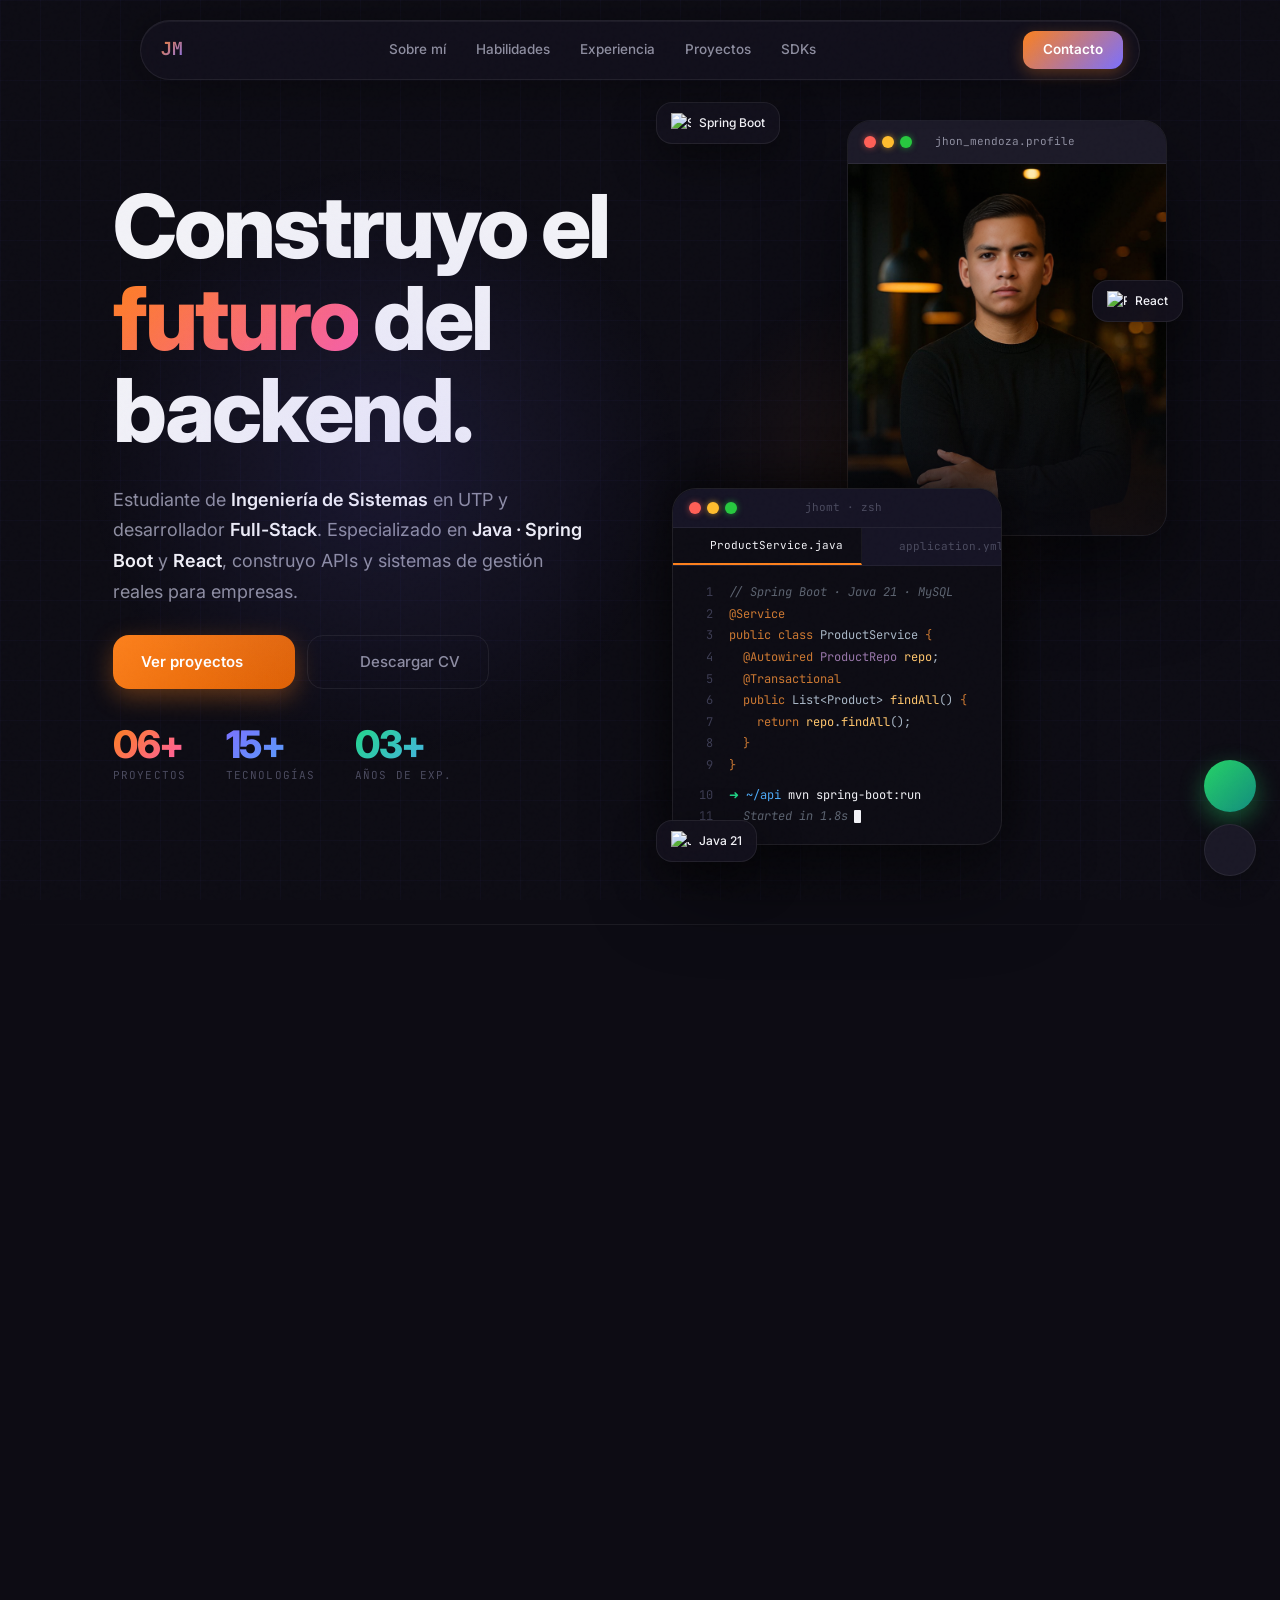
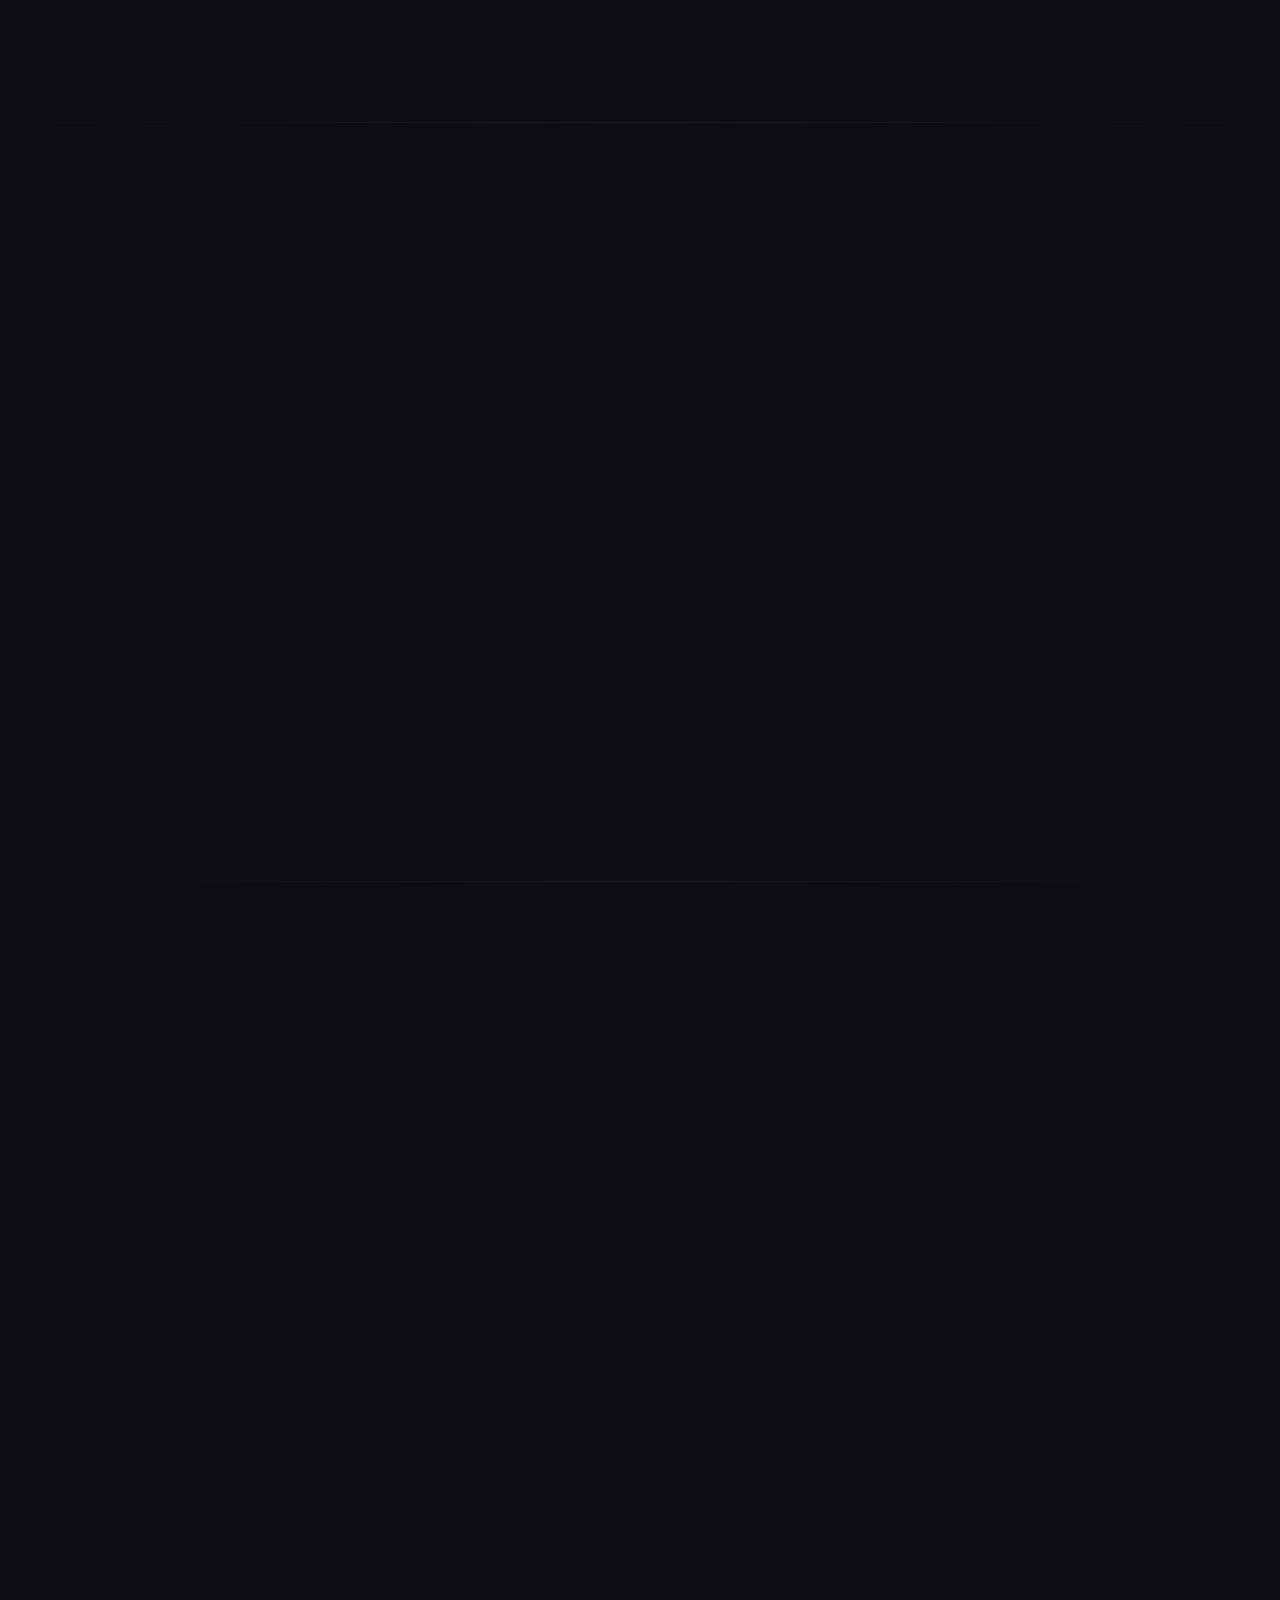
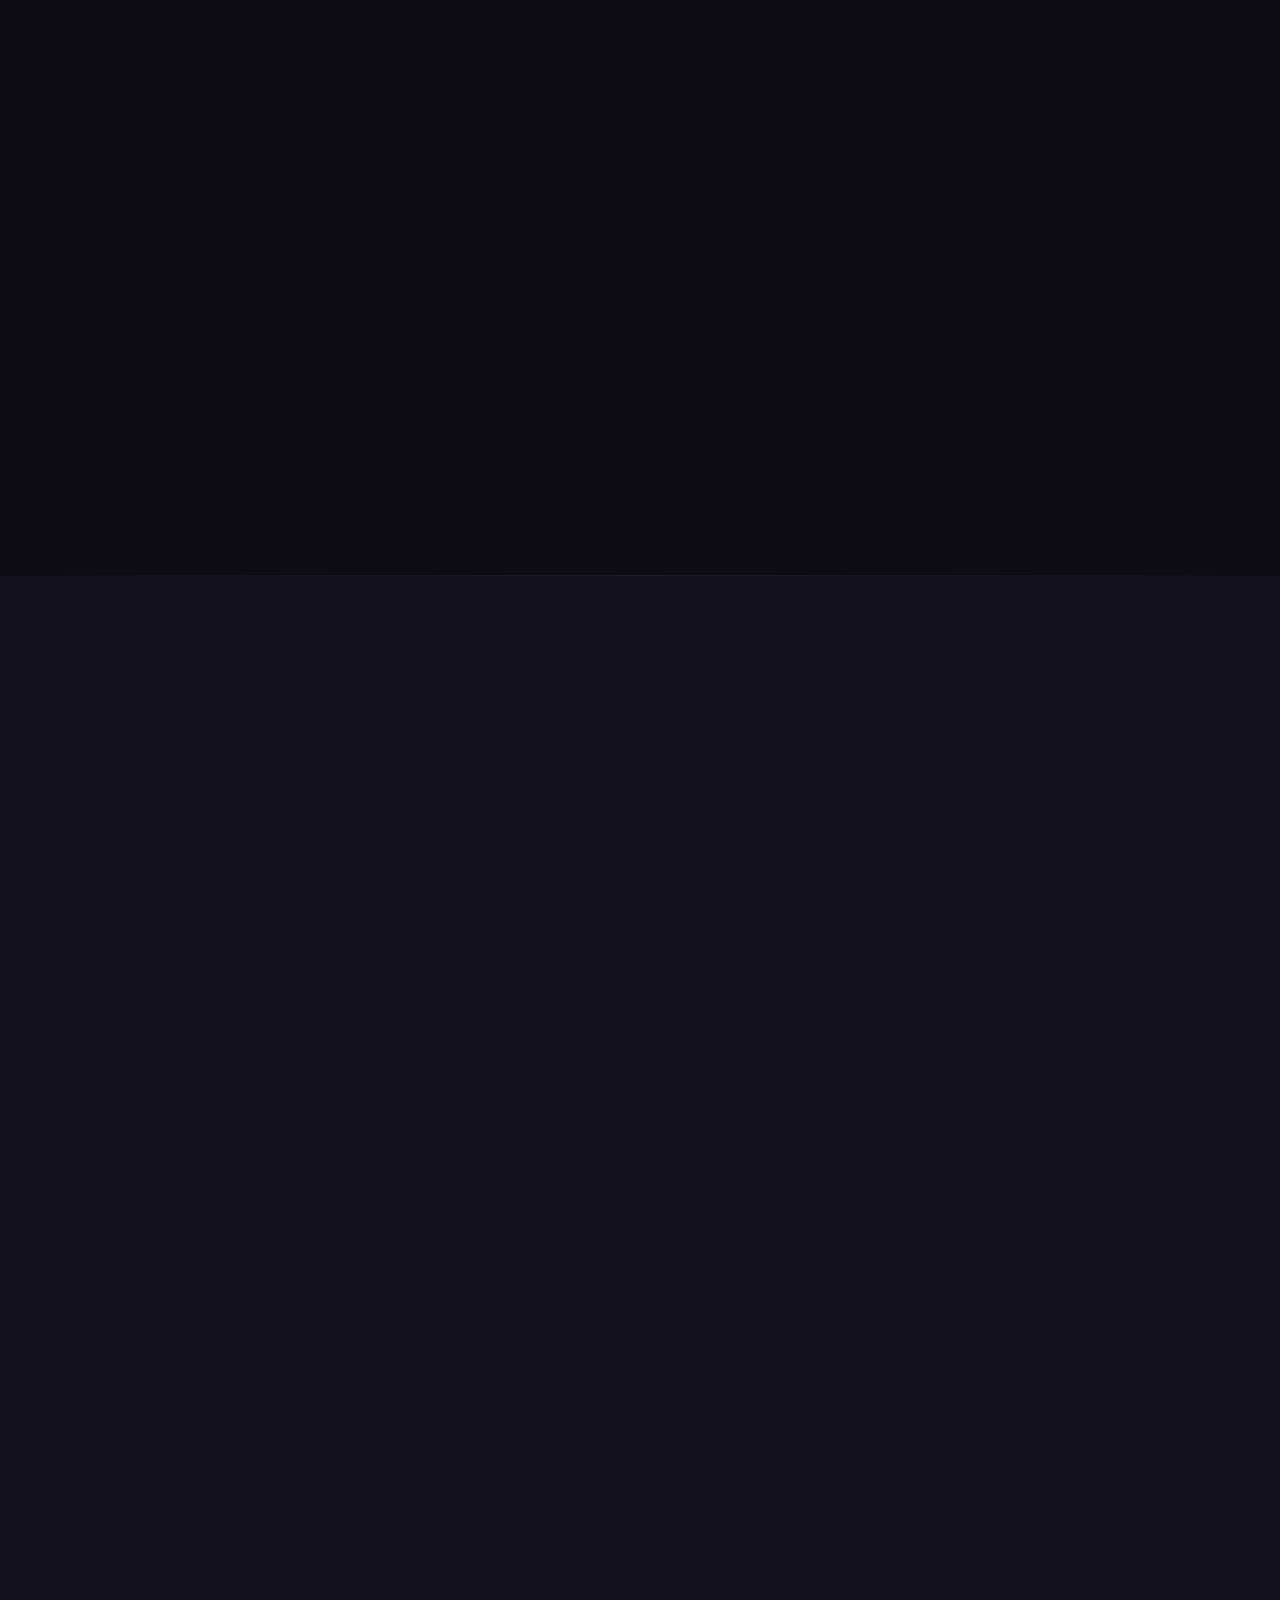
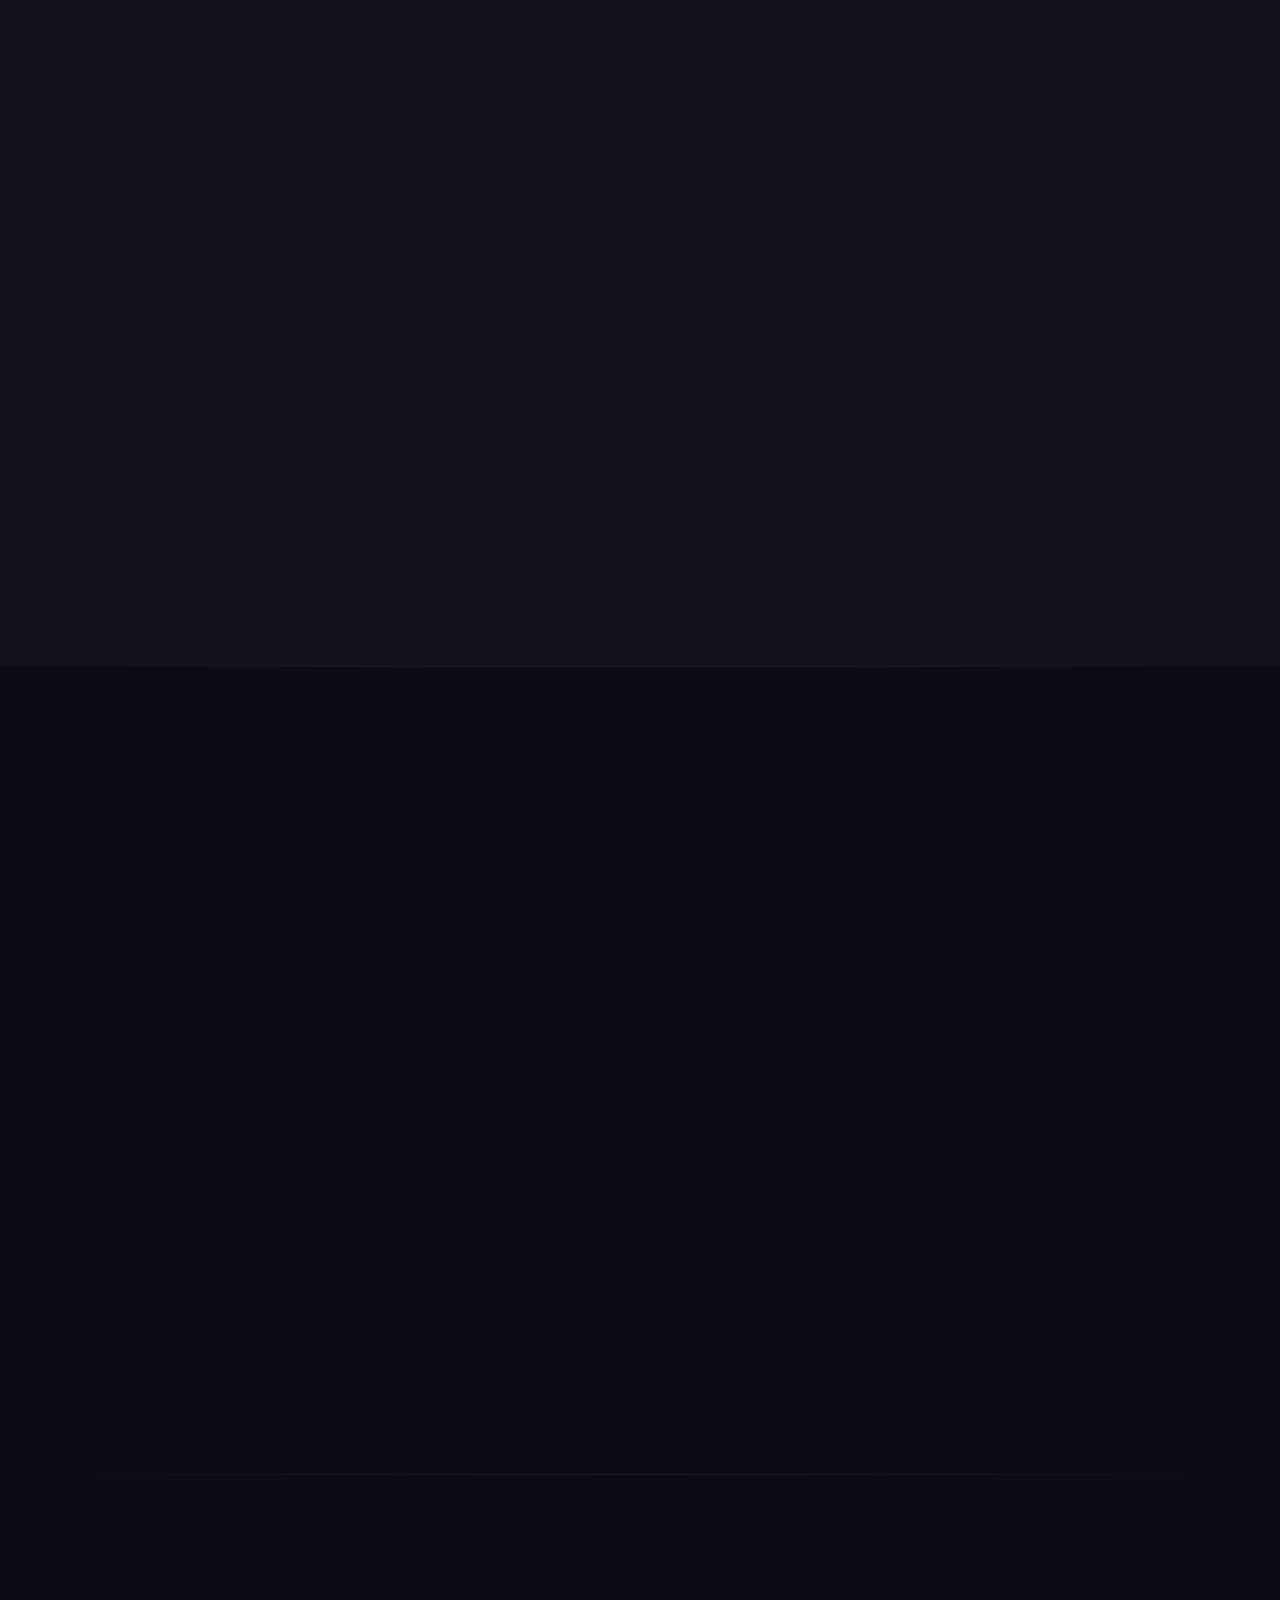
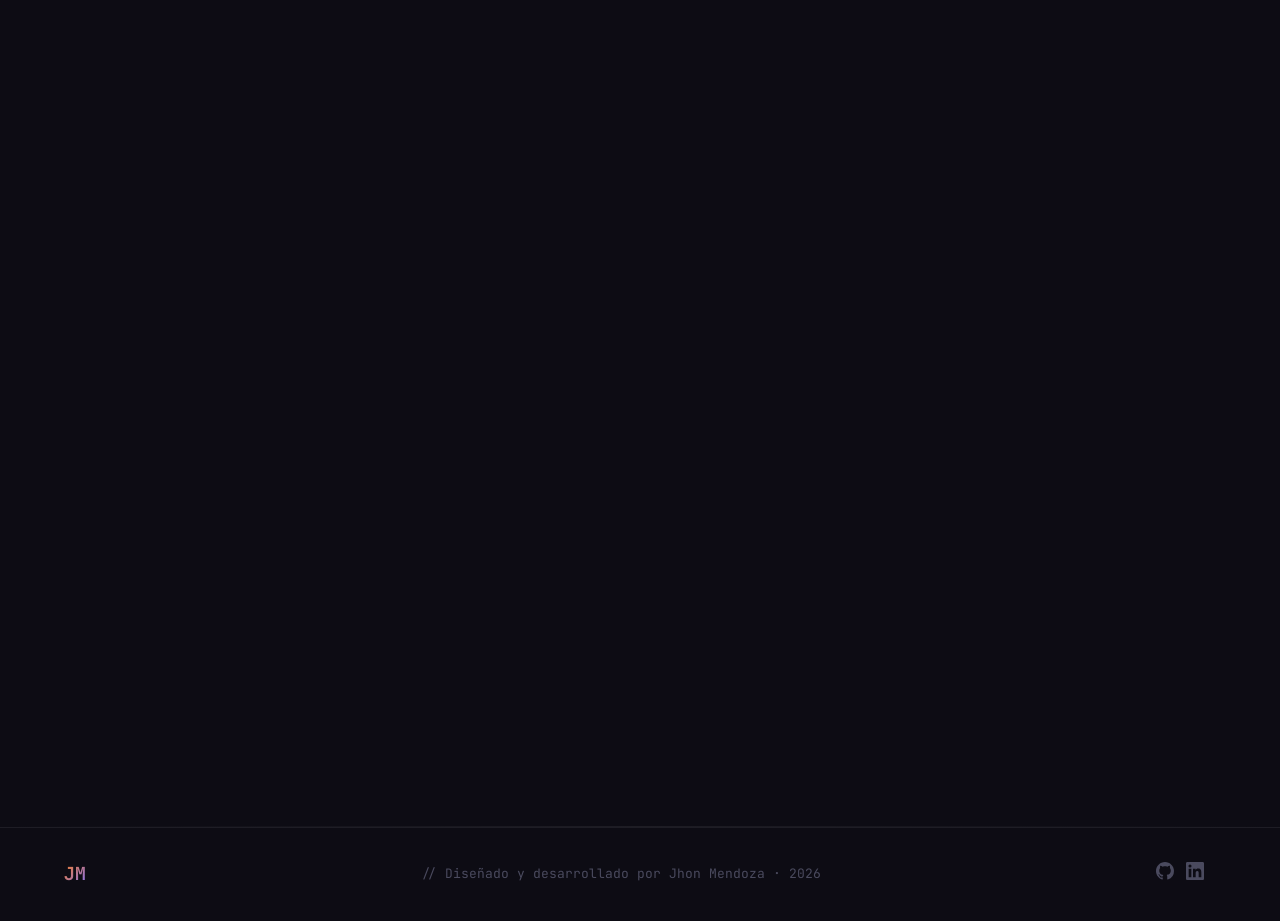
==== commit fe762303: "fix: remove duplicate project cards after contact section - Eliminaron 4 cards duplicadas que aparec" ====
--- a/index1.html
+++ b/index1.html
@@ -2553,124 +2553,6 @@
                 </div>
             </div>
         </div>
-                <div class="project-card reveal">
-                    <div class="project-img"
-                        style="background:linear-gradient(135deg,#1e1e2f,#2a2a3e);display:flex;align-items:center;justify-content:center;">
-                        <i data-lucide="code" style="width:64px;height:64px;color:rgba(255,255,255,0.16);"></i>
-                        <div class="project-img-overlay"></div>
-                        <span class="project-badge">React · Vite</span>
-                        <div class="project-title-over" style="z-index:5;">
-                            <p style="font-size:10px;opacity:0.6;font-family:'JetBrains Mono',monospace;">Portfolio Personal</p>
-                            <h3 style="font-size:18px;font-weight:700;">Portafolio jhomt‑React</h3>
-                        </div>
-                    </div>
-                    <div class="project-body">
-                        <p style="color:var(--sub);font-size:13.5px;line-height:1.7;margin-bottom:16px;">Portafolio personal en React + Vite + TypeScript, tema dark mode, animaciones GSAP y reveal on scroll.</p>
-                        <div style="display:flex;flex-wrap:wrap;gap:8px;margin-bottom:16px;">
-                            <span class="metric-pill"><i data-lucide="code" style="width:12px;height:12px;"></i> TypeScript</span>
-                            <span class="metric-pill"><i data-lucide="git" style="width:12px;height:12px;"></i> Vite</span>
-                        </div>
-                        <div style="display:flex;flex-wrap:wrap;gap:5px;margin-top:auto;">
-                            <span class="project-tag">React</span>
-                            <span class="project-tag">TypeScript</span>
-                            <span class="project-tag">Vite</span>
-                            <span class="project-tag">GSAP</span>
-                        </div>
-                        <a href="https://github.com/JHOMT/portafolio-jhomt-react" target="_blank" rel="noopener"
-                            style="display:inline-flex;align-items:center;gap:6px;font-size:12px;font-weight:600;color:var(--orange);text-decoration:none;margin-top:14px;">
-                            Ver proyecto <i data-lucide="arrow-up-right" style="width:14px;height:14px;"></i>
-                        </a>
-                    </div>
-                </div>
-
-                <div class="project-card reveal" style="transition-delay:0.07s;">
-                    <div class="project-img"
-                        style="background:linear-gradient(135deg,#1e3a5f,#2c5aa0);display:flex;align-items:center;justify-content:center;">
-                        <i data-lucide="shopping-cart" style="width:64px;height:64px;color:rgba(255,255,255,0.16);"></i>
-                        <div class="project-img-overlay"></div>
-                        <span class="project-badge">React</span>
-                        <div class="project-title-over" style="z-index:5;">
-                            <p style="font-size:10px;opacity:0.6;font-family:'JetBrains Mono',monospace;">E-commerce</p>
-                            <h3 style="font-size:18px;font-weight:700;">eComers Front</h3>
-                        </div>
-                    </div>
-                    <div class="project-body">
-                        <p style="color:var(--sub);font-size:13.5px;line-height:1.7;margin-bottom:16px;">Frontend de e-commerce con React, carrito de compras, gestión de productos y responsive design.</p>
-                        <div style="display:flex;flex-wrap:wrap;gap:8px;margin-bottom:16px;">
-                            <span class="metric-pill"><i data-lucide="users" style="width:12px;height:12px;"></i> Multi-usuario</span>
-                            <span class="metric-pill"><i data-lucide="package" style="width:12px;height:12px;"></i> Inventario</span>
-                        </div>
-                        <div style="display:flex;flex-wrap:wrap;gap:5px;margin-top:auto;">
-                            <span class="project-tag">React</span>
-                            <span class="project-tag">JavaScript</span>
-                            <span class="project-tag">HTML5</span>
-                            <span class="project-tag">CSS3</span>
-                        </div>
-                        <a href="https://github.com/JHOMT/ecomers_front" target="_blank" rel="noopener"
-                            style="display:inline-flex;align-items:center;gap:6px;font-size:12px;font-weight:600;color:var(--orange);text-decoration:none;margin-top:14px;">
-                            Ver proyecto <i data-lucide="arrow-up-right" style="width:14px;height:14px;"></i>
-                        </a>
-                    </div>
-                </div>
-
-                <div class="project-card reveal" style="transition-delay:0.14s;">
-                    <div class="project-img"
-                        style="background:linear-gradient(135deg,#2b32b2,#4a0e65);display:flex;align-items:center;justify-content:center;">
-                        <i data-lucide="layers" style="width:64px;height:64px;color:rgba(255,255,255,0.16);"></i>
-                        <div class="project-img-overlay"></div>
-                        <span class="project-badge">Angular</span>
-                        <div class="project-title-over" style="z-index:5;">
-                            <p style="font-size:10px;opacity:0.6;font-family:'JetBrains Mono',monospace;">Dashboard</p>
-                            <h3 style="font-size:18px;font-weight:700;">Ng Dashboard</h3>
-                        </div>
-                    </div>
-                    <div class="project-body">
-                        <p style="color:var(--sub);font-size:13.5px;line-height:1.7;margin-bottom:16px;">Dashboard administrativo con Angular, paneles configurables, gráficos y gestión de usuarios.</p>
-                        <div style="display:flex;flex-wrap:wrap;gap:8px;margin-bottom:16px;">
-                            <span class="metric-pill"><i data-lucide="grid" style="width:12px;height:12px;"></i> Panel</span>
-                            <span class="metric-pill"><i data-lucide="chart" style="width:12px;height:12px;"></i> Gráficos</span>
-                        </div>
-                        <div style="display:flex;flex-wrap:wrap;gap:5px;margin-top:auto;">
-                            <span class="project-tag">Angular</span>
-                            <span class="project-tag">HTML</span>
-                            <span class="project-tag">CSS</span>
-                            <span class="project-tag">JavaScript</span>
-                        </div>
-                        <a href="https://github.com/JHOMT/ng-dashboard" target="_blank" rel="noopener"
-                            style="display:inline-flex;align-items:center;gap:6px;font-size:12px;font-weight:600;color:var(--orange);text-decoration:none;margin-top:14px;">
-                            Ver proyecto <i data-lucide="arrow-up-right" style="width:14px;height:14px;"></i>
-                        </a>
-                    </div>
-                </div>
-
-                <div class="project-card reveal" style="transition-delay:0.21s;">
-                    <div class="project-img"
-                        style="background:linear-gradient(135deg,#b12603,#c92a25);display:flex;align-items:center;justify-content:center;">
-                        <i data-lucide="bus" style="width:64px;height:64px;color:rgba(255,255,255,0.16);"></i>
-                        <div class="project-img-overlay"></div>
-                        <span class="project-badge">PHP</span>
-                        <div class="project-title-over" style="z-index:5;">
-                            <p style="font-size:10px;opacity:0.6;font-family:'JetBrains Mono',monospace;">App universitaria</p>
-                            <h3 style="font-size:18px;font-weight:700;">MovilBus</h3>
-                        </div>
-                    </div>
-                    <div class="project-body">
-                        <p style="color:var(--sub);font-size:13.5px;line-height:1.7;margin-bottom:16px;">Proyecto universitario de gestión de transporte escolar en PHP, control de rutas y usuarios con MySQL.</p>
-                        <div style="display:flex;flex-wrap:wrap;gap:8px;margin-bottom:16px;">
-                            <span class="metric-pill"><i data-lucide="database" style="width:12px;height:12px;"></i> MySQL</span>
-                            <span class="metric-pill"><i data-lucide="code" style="width:12px;height:12px;"></i> PHP</span>
-                        </div>
-                        <div style="display:flex;flex-wrap:wrap;gap:5px;margin-top:auto;">
-                            <span class="project-tag">PHP</span>
-                            <span class="project-tag">MySQL</span>
-                            <span class="project-tag">HTML</span>
-                            <span class="project-tag">CSS</span>
-                        </div>
-                        <a href="https://github.com/JHOMT/MovilBus" target="_blank" rel="noopener"
-                            style="display:inline-flex;align-items:center;gap:6px;font-size:12px;font-weight:600;color:var(--orange);text-decoration:none;margin-top:14px;">
-                            Ver proyecto <i data-lucide="arrow-up-right" style="width:14px;height:14px;"></i>
-                        </a>
-                    </div>
                 </div>
 
     </section>
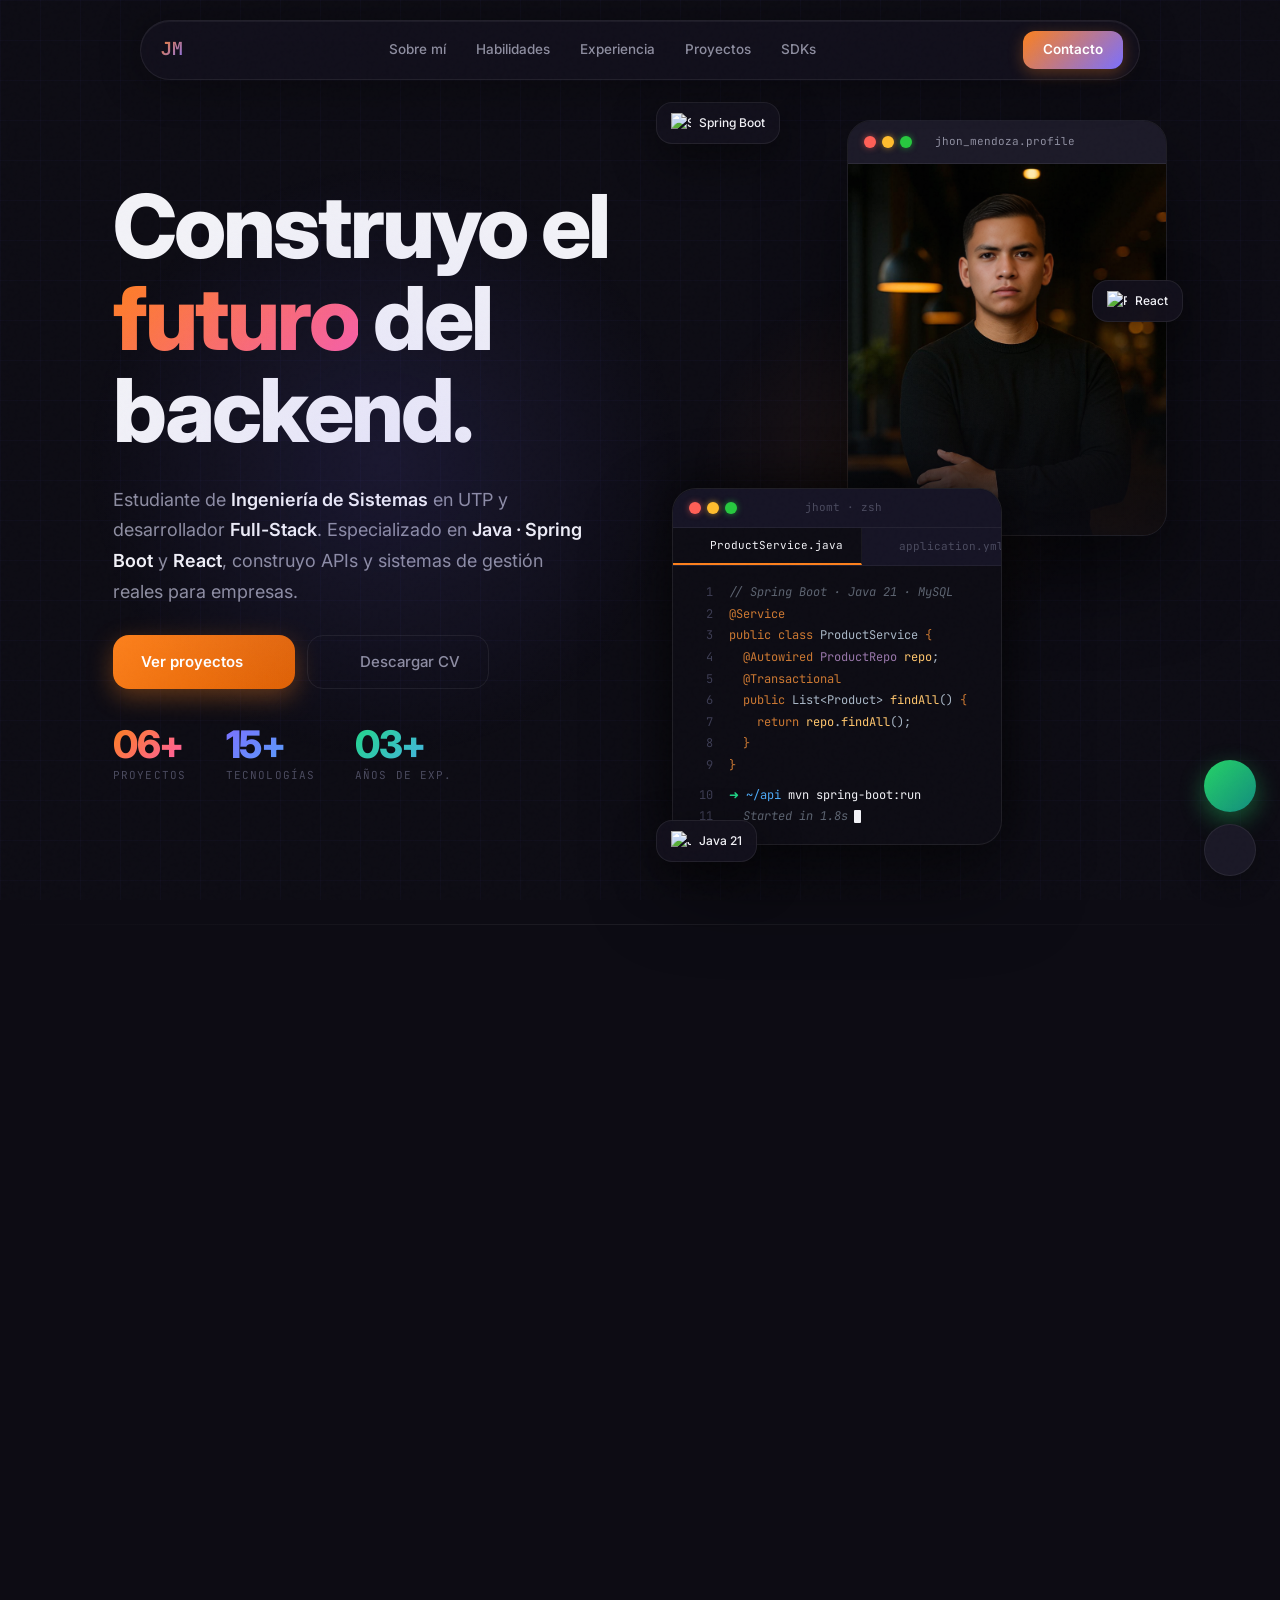
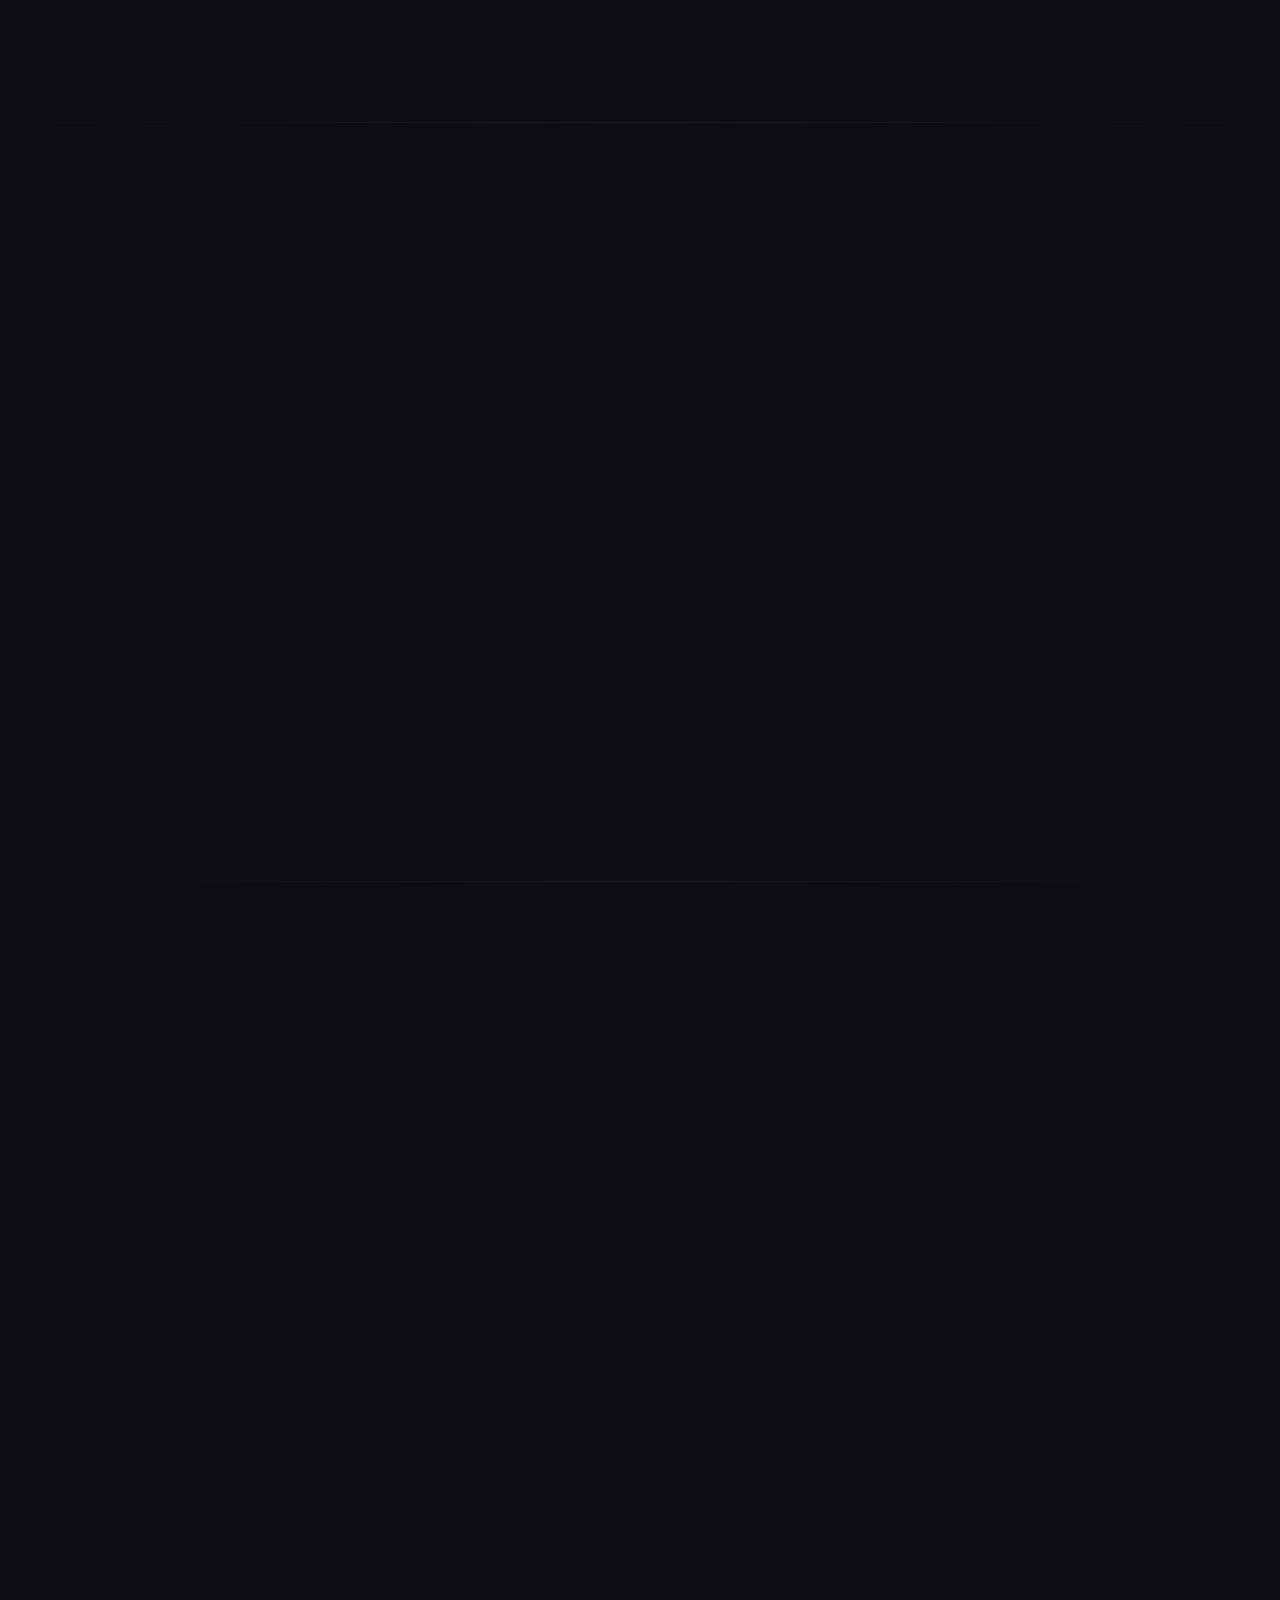
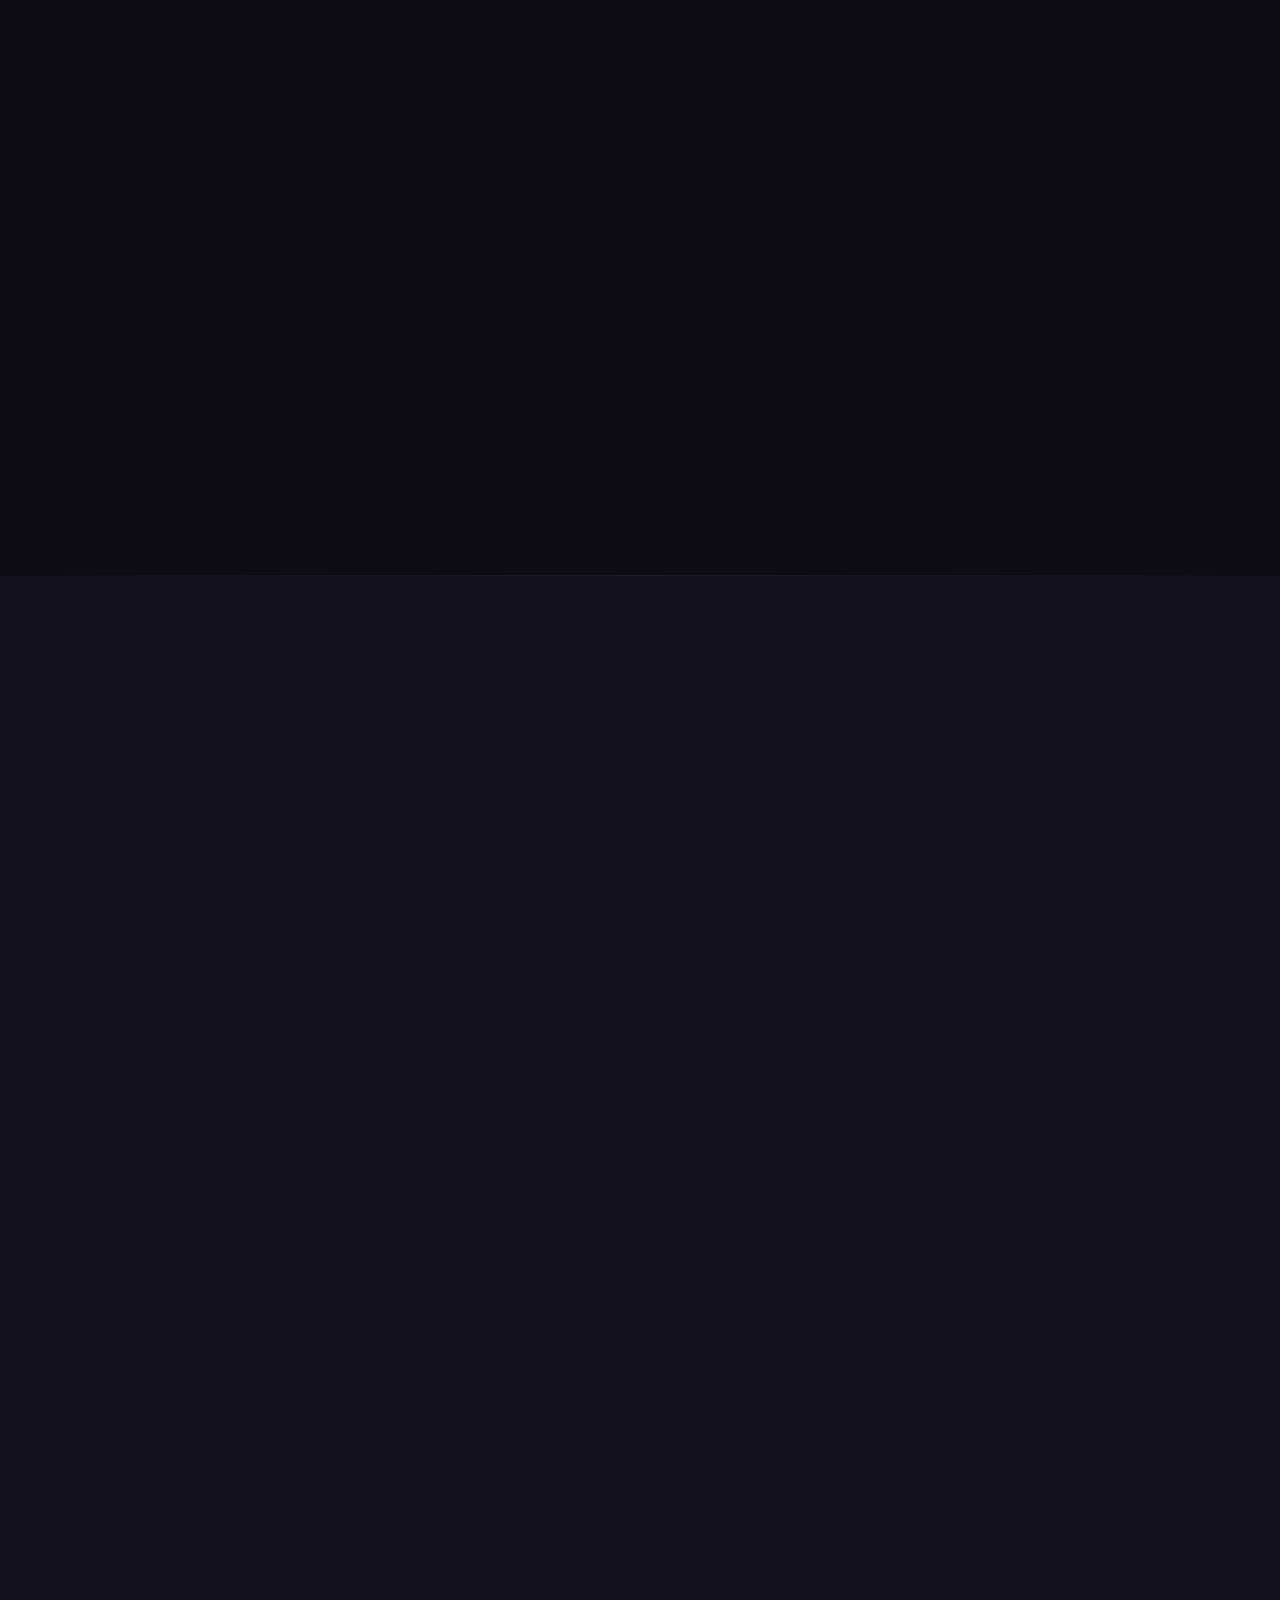
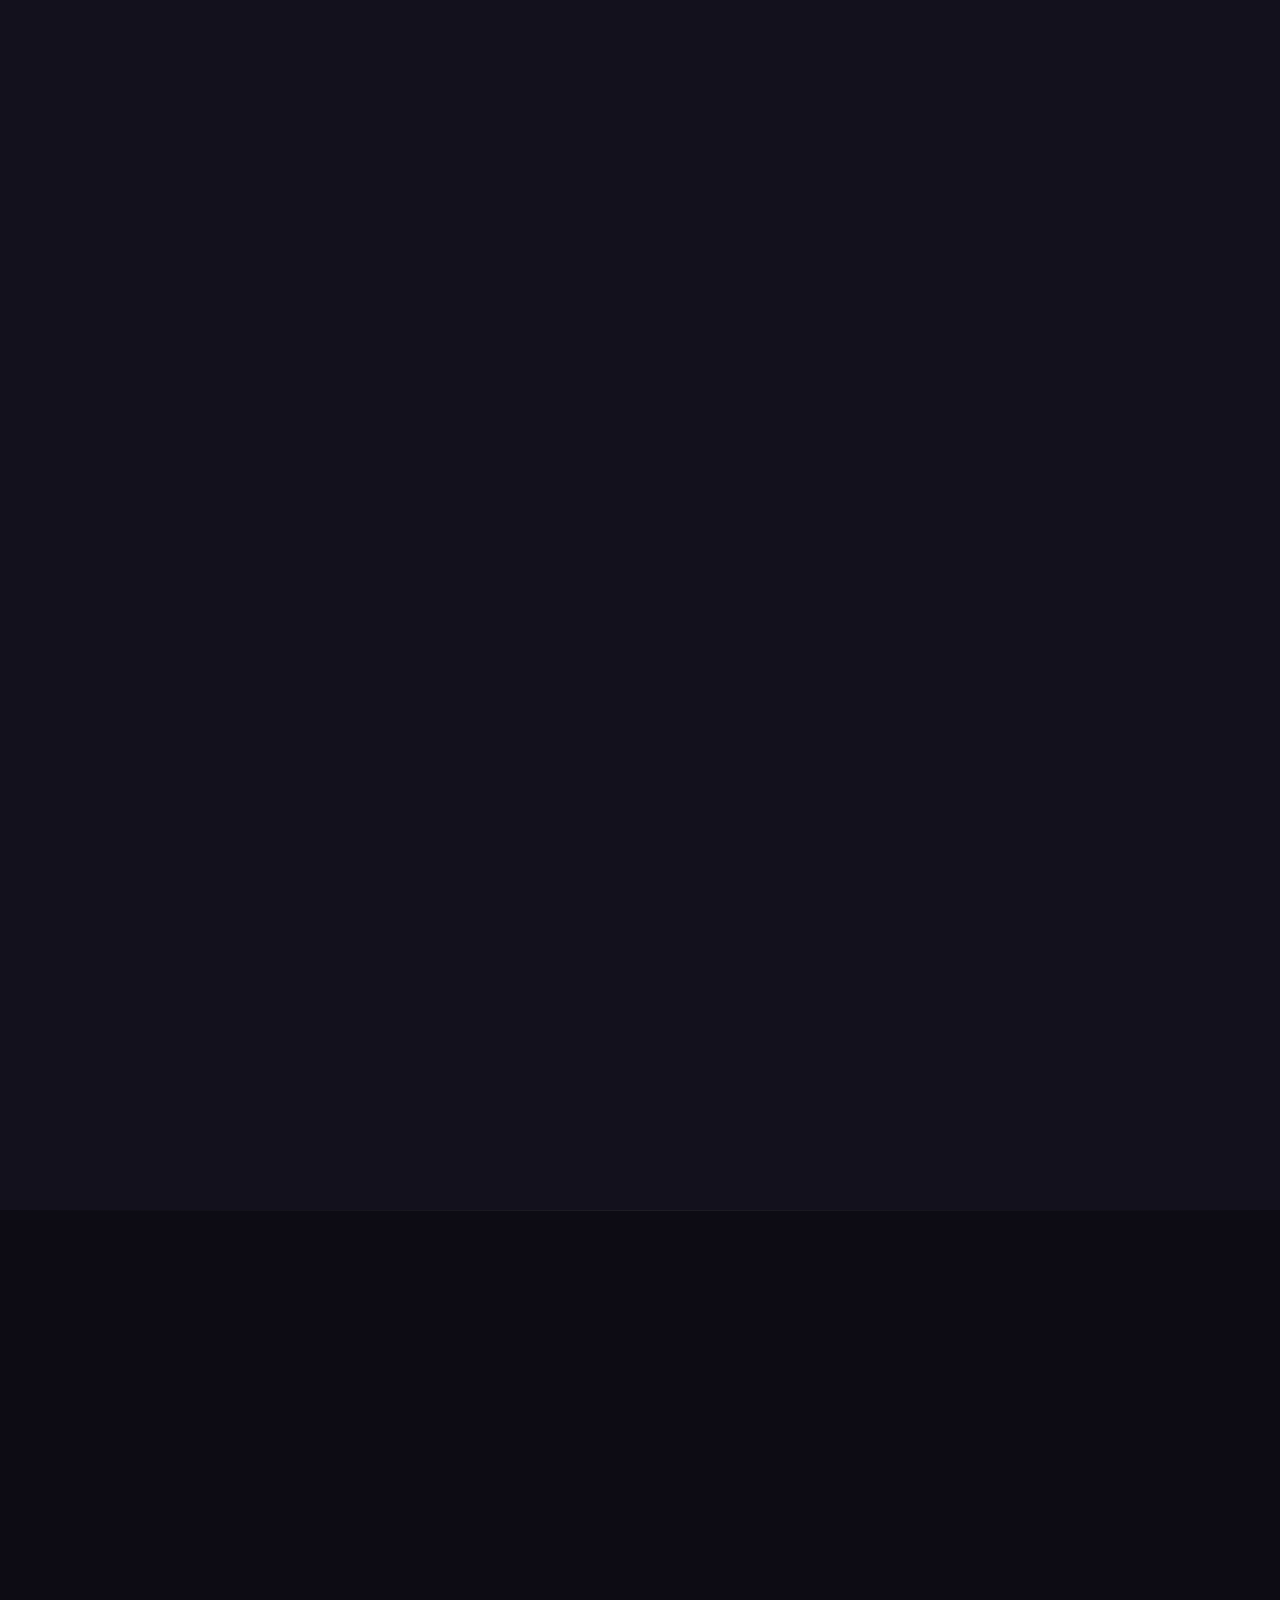
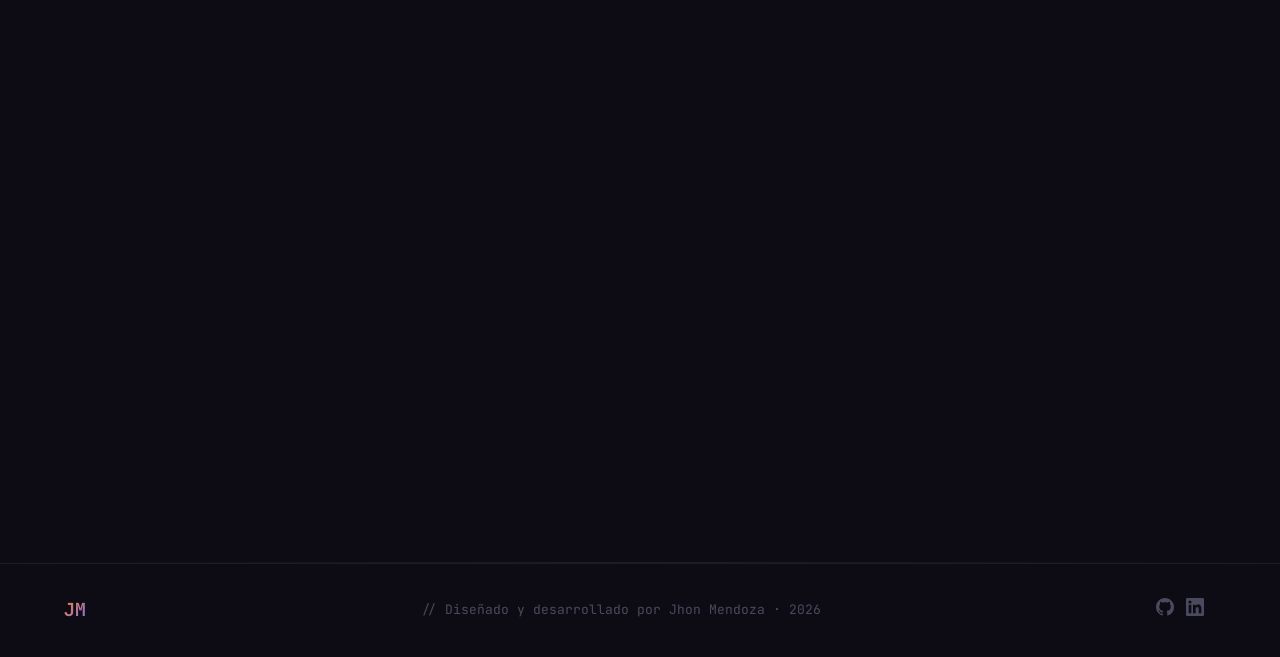
==== commit 5fbd646c: "feat: reorganizar proyectos por categorías y agregar las 2 cards faltantes - 12 project cards organi" ====
--- a/index1.html
+++ b/index1.html
@@ -1911,12 +1911,13 @@
                 </div>
                 <p style="color:var(--sub);max-width:340px;font-size:14px;line-height:1.7;">
                     Sistemas en producción y en desarrollo para empresas y clientes, con backend Java/Spring Boot
-                    y frontend React.
+                    y frontend React/Angular/PHP.
                 </p>
             </div>
 
             <div style="display:grid;grid-template-columns:repeat(3,1fr);gap:16px;" class="projects-grid">
 
+                <!-- CATEGORÍA: Java + Spring Boot -->
                 <div class="project-card reveal">
                     <div class="project-img"
                         style="background:linear-gradient(135deg,#171326,#2a1f3d);display:flex;align-items:center;justify-content:center;">
@@ -1937,54 +1938,77 @@
                         <div style="display:flex;flex-wrap:wrap;gap:5px;margin-top:auto;">
                             <span class="project-tag">Java</span>
                             <span class="project-tag">Spring Boot</span>
-                            <span class="project-tag">React + TS</span>
-                            <span class="project-tag">MySQL</span>
-                        </div>
-                        <span
-                            style="display:inline-flex;align-items:center;gap:6px;font-size:12px;color:var(--muted);margin-top:14px;">
-                            <i data-lucide="lock" style="width:12px;height:12px;"></i> Repositorio privado
-                        </span>
+                        </div>
+                        <a href="https://github.com/JHOMT/Polybags360" target="_blank" rel="noopener"
+                            style="display:inline-flex;align-items:center;gap:6px;font-size:12px;font-weight:600;color:var(--orange);text-decoration:none;margin-top:14px;">
+                            Ver proyecto <i data-lucide="arrow-up-right" style="width:14px;height:14px;"></i>
+                        </a>
+                    </div>
+                </div>                <div class="project-card reveal">
+                    <div class="project-img"
+                        style="background:linear-gradient(135deg,#1e3a5f,#2c5aa0);display:flex;align-items:center;justify-content:center;">
+                        <i data-lucide="shopping-cart" style="width:64px;height:64px;color:rgba(255,255,255,0.16);"></i>
+                        <div class="project-img-overlay"></div>
+                        <span class="project-badge">React</span>
+                        <div class="project-title-over" style="z-index:5;">
+                            <p style="font-size:10px;opacity:0.6;font-family:'JetBrains Mono',monospace;">E-commerce</p>
+                            <h3 style="font-size:18px;font-weight:700;">eComers Front</h3>
+                        </div>
+                    </div>
+                    <div class="project-body">
+                        <p style="color:var(--sub);font-size:13.5px;line-height:1.7;margin-bottom:16px;">Frontend de e-commerce con React, carrito de compras, gestión de productos y responsive design.</p>
+                        <div style="display:flex;flex-wrap:wrap;gap:8px;margin-bottom:16px;">
+                            <span class="metric-pill"><i data-lucide="users" style="width:12px;height:12px;"></i> Multi-usuario</span>
+                            <span class="metric-pill"><i data-lucide="package" style="width:12px;height:12px;"></i> Inventario</span>
+                        </div>
+                        <div style="display:flex;flex-wrap:wrap;gap:5px;margin-top:auto;">
+                            <span class="project-tag">React</span>
+                            <span class="project-tag">JavaScript</span>
+                            <span class="project-tag">HTML5</span>
+                            <span class="project-tag">CSS3</span>
+                        </div>
+                        <a href="https://github.com/JHOMT/ecomers_front" target="_blank" rel="noopener"
+                            style="display:inline-flex;align-items:center;gap:6px;font-size:12px;font-weight:600;color:var(--orange);text-decoration:none;margin-top:14px;">
+                            Ver proyecto <i data-lucide="arrow-up-right" style="width:14px;height:14px;"></i>
+                        </a>
+                    </div>
+                </div>                <div class="project-card reveal" style="transition-delay:0.14s;">
+                    <div class="project-img"
+                        style="background:linear-gradient(135deg,#2b32b2,#4a0e65);display:flex;align-items:center;justify-content:center;">
+                        <i data-lucide="layers" style="width:64px;height:64px;color:rgba(255,255,255,0.16);"></i>
+                        <div class="project-img-overlay"></div>
+                        <span class="project-badge">Angular</span>
+                        <div class="project-title-over" style="z-index:5;">
+                            <p style="font-size:10px;opacity:0.6;font-family:'JetBrains Mono',monospace;">Dashboard</p>
+                            <h3 style="font-size:18px;font-weight:700;">Ng Dashboard</h3>
+                        </div>
+                    </div>
+                    <div class="project-body">
+                        <p style="color:var(--sub);font-size:13.5px;line-height:1.7;margin-bottom:16px;">Dashboard administrativo con Angular, paneles configurables, gráficos y gestión de usuarios.</p>
+                        <div style="display:flex;flex-wrap:wrap;gap:8px;margin-bottom:16px;">
+                            <span class="metric-pill"><i data-lucide="grid" style="width:12px;height:12px;"></i> Panel</span>
+                            <span class="metric-pill"><i data-lucide="chart" style="width:12px;height:12px;"></i> Gráficos</span>
+                        </div>
+                        <div style="display:flex;flex-wrap:wrap;gap:5px;margin-top:auto;">
+                            <span class="project-tag">Angular</span>
+                            <span class="project-tag">HTML</span>
+                            <span class="project-tag">CSS</span>
+                        </div>
+                        <a href="https://github.com/JHOMT/ng-dashboard" target="_blank" rel="noopener"
+                            style="display:inline-flex;align-items:center;gap:6px;font-size:12px;font-weight:600;color:var(--orange);text-decoration:none;margin-top:14px;">
+                            Ver proyecto <i data-lucide="arrow-up-right" style="width:14px;height:14px;"></i>
+                        </a>
                     </div>
                 </div>
 
-                <div class="project-card reveal" style="transition-delay:0.07s;">
+                <div class="project-card reveal">
                     <div class="project-img"
-                        style="background:linear-gradient(135deg,#0f1a2b,#1d2f4a);display:flex;align-items:center;justify-content:center;">
-                        <i data-lucide="credit-card" style="width:64px;height:64px;color:rgba(255,255,255,0.16);"></i>
+                        style="background:linear-gradient(135deg,#171326,#2a1f3d);display:flex;align-items:center;justify-content:center;">
+                        <i data-lucide="factory" style="width:64px;height:64px;color:rgba(255,255,255,0.16);"></i>
                         <div class="project-img-overlay"></div>
-                        <span class="project-badge">Empresa · Perfiles</span>
+                        <span class="project-badge">Empresa · Producción</span>
                         <div class="project-title-over" style="z-index:5;">
-                            <p style="font-size:10px;opacity:0.6;font-family:'JetBrains Mono',monospace;">Perfiles digitales</p>
-                            <h3 style="font-size:18px;font-weight:700;">PolyCard</h3>
-                        </div>
-                    </div>
-                    <div class="project-body">
-                        <p style="color:var(--sub);font-size:13.5px;line-height:1.7;margin-bottom:16px;">Plataforma de perfiles profesionales digitales: usuarios, catálogos PDF, videos, habilidades, mapas y códigos QR con panel de administración por roles.</p>
-                        <div style="display:flex;flex-wrap:wrap;gap:8px;margin-bottom:16px;">
-                            <span class="metric-pill"><i data-lucide="qr-code" style="width:12px;height:12px;"></i> Códigos QR</span>
-                            <span class="metric-pill"><i data-lucide="file-text" style="width:12px;height:12px;"></i> Catálogos PDF</span>
-                        </div>
-                        <div style="display:flex;flex-wrap:wrap;gap:5px;margin-top:auto;">
-                            <span class="project-tag">React + TS</span>
-                            <span class="project-tag">Java</span>
-                            <span class="project-tag">Spring Boot</span>
-                            <span class="project-tag">MySQL</span>
-                        </div>
-                        <span
-                            style="display:inline-flex;align-items:center;gap:6px;font-size:12px;color:var(--muted);margin-top:14px;">
-                            <i data-lucide="lock" style="width:12px;height:12px;"></i> Repositorio privado
-                        </span>
-                    </div>
-                </div>
-
-                <div class="project-card reveal" style="transition-delay:0.14s;">
-                    <div class="project-img"
-                        style="background:linear-gradient(135deg,#1a1030,#2f1a4a);display:flex;align-items:center;justify-content:center;">
-                        <i data-lucide="briefcase" style="width:64px;height:64px;color:rgba(255,255,255,0.16);"></i>
-                        <div class="project-img-overlay"></div>
-                        <span class="project-badge">Sistema administrativo</span>
-                        <div class="project-title-over" style="z-index:5;">
-                            <p style="font-size:10px;opacity:0.6;font-family:'JetBrains Mono',monospace;">Gestión operativa</p>
+                            <p style="font-size:10px;opacity:0.6;font-family:'JetBrains Mono',monospace;">Gestión empresarial</p>
                             <h3 style="font-size:18px;font-weight:700;">One Operator</h3>
                         </div>
                     </div>
@@ -1997,201 +2021,15 @@
                         <div style="display:flex;flex-wrap:wrap;gap:5px;margin-top:auto;">
                             <span class="project-tag">Java</span>
                             <span class="project-tag">Spring Boot</span>
-                            <span class="project-tag">React + TS</span>
-                            <span class="project-tag">MySQL</span>
-                        </div>
-                        <span
-                            style="display:inline-flex;align-items:center;gap:6px;font-size:12px;color:var(--muted);margin-top:14px;">
-                            <i data-lucide="lock" style="width:12px;height:12px;"></i> Repositorio privado
-                        </span>
-                    </div>
-                </div>
-
-                <div class="project-card reveal" style="transition-delay:0.21s;">
-                    <div class="project-img"
-                        style="background:linear-gradient(135deg,#122018,#1d3a2a);display:flex;align-items:center;justify-content:center;">
-                        <i data-lucide="library" style="width:64px;height:64px;color:rgba(255,255,255,0.16);"></i>
-                        <div class="project-img-overlay"></div>
-                        <span class="project-badge">Gestión comercial</span>
-                        <div class="project-title-over" style="z-index:5;">
-                            <p style="font-size:10px;opacity:0.6;font-family:'JetBrains Mono',monospace;">Retail · Librería</p>
-                            <h3 style="font-size:18px;font-weight:700;">DKR Library</h3>
-                        </div>
-                    </div>
-                    <div class="project-body">
-                        <p style="color:var(--sub);font-size:13.5px;line-height:1.7;margin-bottom:16px;">Sistema de gestión para librería y bazar: ventas, compras, inventario, clientes, créditos y facturación electrónica integrada con Nubefact.</p>
-                        <div style="display:flex;flex-wrap:wrap;gap:8px;margin-bottom:16px;">
-                            <span class="metric-pill"><i data-lucide="book-open" style="width:12px;height:12px;"></i> Inventario</span>
-                            <span class="metric-pill"><i data-lucide="receipt" style="width:12px;height:12px;"></i> Nubefact / SUNAT</span>
-                        </div>
-                        <div style="display:flex;flex-wrap:wrap;gap:5px;margin-top:auto;">
-                            <span class="project-tag">React + TS</span>
-                            <span class="project-tag">Java</span>
-                            <span class="project-tag">Spring Boot</span>
-                            <span class="project-tag">MySQL</span>
-                        </div>
-                        <span
-                            style="display:inline-flex;align-items:center;gap:6px;font-size:12px;color:var(--muted);margin-top:14px;">
-                            <i data-lucide="lock" style="width:12px;height:12px;"></i> Repositorio privado
-                        </span>
-                    </div>
-                </div>
-
-                <div class="project-card reveal" style="transition-delay:0.28s;">
-                    <div class="project-img"
-                        style="background:linear-gradient(135deg,#241426,#3a1f3d);display:flex;align-items:center;justify-content:center;">
-                        <i data-lucide="layers" style="width:64px;height:64px;color:rgba(255,255,255,0.16);"></i>
-                        <div class="project-img-overlay"></div>
-                        <span class="project-badge">En desarrollo</span>
-                        <div class="project-title-over" style="z-index:5;">
-                            <p style="font-size:10px;opacity:0.6;font-family:'JetBrains Mono',monospace;">ERP modular</p>
-                            <h3 style="font-size:18px;font-weight:700;">j-business</h3>
-                        </div>
-                    </div>
-                    <div class="project-body">
-                        <p style="color:var(--sub);font-size:13.5px;line-height:1.7;margin-bottom:16px;">ERP modular en desarrollo: CRM, finanzas, inventario, ventas, compras, logística, producción, RRHH y reportería.</p>
-                        <div style="display:flex;flex-wrap:wrap;gap:8px;margin-bottom:16px;">
-                            <span class="metric-pill"><i data-lucide="boxes" style="width:12px;height:12px;"></i> Multi-módulo</span>
-                            <span class="metric-pill"><i data-lucide="git-branch" style="width:12px;height:12px;"></i> En progreso</span>
-                        </div>
-                        <div style="display:flex;flex-wrap:wrap;gap:5px;margin-top:auto;">
-                            <span class="project-tag">React + TS</span>
-                            <span class="project-tag">Java</span>
-                            <span class="project-tag">Spring Boot</span>
-                            <span class="project-tag">PostgreSQL</span>
-                        </div>
-                        <span
-                            style="display:inline-flex;align-items:center;gap:6px;font-size:12px;color:var(--muted);margin-top:14px;">
-                            <i data-lucide="lock" style="width:12px;height:12px;"></i> Repositorio privado
-                        </span>
-                    </div>
-                </div>
-
-                <div class="project-card reveal" style="transition-delay:0.35s;">
-                    <div class="project-img"
-                        style="background:linear-gradient(135deg,#132018,#1f3a24);display:flex;align-items:center;justify-content:center;">
-                        <i data-lucide="leaf" style="width:64px;height:64px;color:rgba(255,255,255,0.16);"></i>
-                        <div class="project-img-overlay"></div>
-                        <span class="project-badge">Web</span>
-                        <div class="project-title-over" style="z-index:5;">
-                            <p style="font-size:10px;opacity:0.6;font-family:'JetBrains Mono',monospace;">Landing page</p>
-                            <h3 style="font-size:18px;font-weight:700;">NUTRIALBONDI</h3>
-                        </div>
-                    </div>
-                    <div class="project-body">
-                        <p style="color:var(--sub);font-size:13.5px;line-height:1.7;margin-bottom:16px;">Sitio web para una marca de nutrición: diseño responsive, secciones informativas y presencia digital del negocio.</p>
-                        <div style="display:flex;flex-wrap:wrap;gap:8px;margin-bottom:16px;">
-                            <span class="metric-pill"><i data-lucide="monitor" style="width:12px;height:12px;"></i> Responsive</span>
-                            <span class="metric-pill"><i data-lucide="globe" style="width:12px;height:12px;"></i> Sitio público</span>
-                        </div>
-                        <div style="display:flex;flex-wrap:wrap;gap:5px;margin-top:auto;">
-                            <span class="project-tag">HTML5</span>
-                            <span class="project-tag">CSS3</span>
-                            <span class="project-tag">JavaScript</span>
-                        </div>
-                        <a href="https://github.com/JHOMT/NUTRIALBONDI" target="_blank" rel="noopener"
-                            style="display:inline-flex;align-items:center;gap:6px;font-size:12.5px;font-weight:600;color:var(--orange);text-decoration:none;margin-top:14px;">
-                            Ver proyecto <i data-lucide="arrow-up-right" style="width:14px;height:14px;"></i>
-                        </a>
-                    </div>
-                </div>
-
-                <div class="project-card reveal" style="transition-delay:0.42s;">
-                    <div class="project-img"
-                        style="background:linear-gradient(135deg,#1b1a12,#3a301d);display:flex;align-items:center;justify-content:center;">
-                        <img src="img/MINER_RIBO_SCHOOL.png" alt="Escuela de Operadores">
-                        <div class="project-img-overlay"></div>
-                        <span class="project-badge">Web · Cliente</span>
-                        <div class="project-title-over" style="z-index:5;">
-                            <p style="font-size:10px;opacity:0.6;font-family:'JetBrains Mono',monospace;">Sitio web</p>
-                            <h3 style="font-size:18px;font-weight:700;">Escuela de Operadores</h3>
-                        </div>
-                    </div>
-                    <div class="project-body">
-                        <p style="color:var(--sub);font-size:13.5px;line-height:1.7;margin-bottom:16px;">Sitio para una escuela de maquinaria pesada: cursos, instructores y sistema de reserva de clases.</p>
-                        <div style="display:flex;flex-wrap:wrap;gap:8px;margin-bottom:16px;">
-                            <span class="metric-pill"><i data-lucide="monitor" style="width:12px;height:12px;"></i> Responsive</span>
-                            <span class="metric-pill"><i data-lucide="calendar" style="width:12px;height:12px;"></i> Reservas</span>
-                        </div>
-                        <div style="display:flex;flex-wrap:wrap;gap:5px;margin-top:auto;">
-                            <span class="project-tag">HTML5</span>
-                            <span class="project-tag">CSS3</span>
-                            <span class="project-tag">JavaScript</span>
-                        </div>
-                        <a href="https://jhomt.github.io/EscuelaOperadores/" target="_blank" rel="noopener"
-                            style="display:inline-flex;align-items:center;gap:6px;font-size:12.5px;font-weight:600;color:var(--orange);text-decoration:none;margin-top:14px;">
-                            Ver proyecto <i data-lucide="arrow-up-right" style="width:14px;height:14px;"></i>
-                        </a>
-                    </div>
-                </div>
-
-                <div class="project-card reveal" style="transition-delay:0.49s;">
-                    <div class="project-img"
-                        style="background:linear-gradient(135deg,#101a26,#1d2f3d);display:flex;align-items:center;justify-content:center;">
-                        <img src="img/CORPORATION_STEEL_FORJA.png" alt="Corporación Steel Forja">
-                        <div class="project-img-overlay"></div>
-                        <span class="project-badge">Web · Cliente</span>
-                        <div class="project-title-over" style="z-index:5;">
-                            <p style="font-size:10px;opacity:0.6;font-family:'JetBrains Mono',monospace;">Catálogo web</p>
-                            <h3 style="font-size:18px;font-weight:700;">Corporación Steel Forja</h3>
-                        </div>
-                    </div>
-                    <div class="project-body">
-                        <p style="color:var(--sub);font-size:13.5px;line-height:1.7;margin-bottom:16px;">Catálogo de productos con filtros por categoría, detalle de producto y carrito de compras.</p>
-                        <div style="display:flex;flex-wrap:wrap;gap:8px;margin-bottom:16px;">
-                            <span class="metric-pill"><i data-lucide="filter" style="width:12px;height:12px;"></i> Filtros</span>
-                            <span class="metric-pill"><i data-lucide="shopping-cart" style="width:12px;height:12px;"></i> Carrito</span>
-                        </div>
-                        <div style="display:flex;flex-wrap:wrap;gap:5px;margin-top:auto;">
-                            <span class="project-tag">HTML5</span>
-                            <span class="project-tag">CSS3</span>
-                            <span class="project-tag">JavaScript</span>
-                        </div>
-                        <a href="https://corporacionsteelforja.com.pe/" target="_blank" rel="noopener"
-                            style="display:inline-flex;align-items:center;gap:6px;font-size:12.5px;font-weight:600;color:var(--orange);text-decoration:none;margin-top:14px;">
-                            Ver proyecto <i data-lucide="arrow-up-right" style="width:14px;height:14px;"></i>
-                        </a>
-                    </div>
-                </div>
-
-            </div>
-
-            <div style="text-align:center;margin-top:40px;" class="reveal">
-                <a href="https://github.com/JHOMT?tab=repositories" target="_blank" rel="noopener" class="btn-ghost">
-                    <svg viewBox="0 0 16 16" width="16" height="16" fill="currentColor" aria-hidden="true"><path d="M8 0C3.58 0 0 3.58 0 8c0 3.54 2.29 6.53 5.47 7.59.4.07.55-.17.55-.38 0-.19-.01-.82-.01-1.49-2.01.37-2.53-.49-2.69-.94-.09-.23-.48-.94-.82-1.13-.28-.15-.68-.52-.01-.53.63-.01 1.08.58 1.23.82.72 1.21 1.87.87 2.33.66.07-.52.28-.87.51-1.07-1.78-.2-3.64-.89-3.64-3.95 0-.87.31-1.59.82-2.15-.08-.2-.36-1.02.08-2.12 0 0 .67-.21 2.2.82.64-.18 1.32-.27 2-.27s1.36.09 2 .27c1.53-1.04 2.2-.82 2.2-.82.44 1.1.16 1.92.08 2.12.51.56.82 1.27.82 2.15 0 3.07-1.87 3.75-3.65 3.95.29.25.54.73.54 1.48 0 1.07-.01 1.93-.01 2.2 0 .21.15.46.55.38A8.01 8.01 0 0 0 16 8c0-4.42-3.58-8-8-8z"/></svg>
-                    Ver todos en GitHub
-                </a>
-            </div>
-                <div class="project-card reveal">
-                    <div class="project-img"
-                        style="background:linear-gradient(135deg,#1e1e2f,#2a2a3e);display:flex;align-items:center;justify-content:center;">
-                        <i data-lucide="code" style="width:64px;height:64px;color:rgba(255,255,255,0.16);"></i>
-                        <div class="project-img-overlay"></div>
-                        <span class="project-badge">React · Vite</span>
-                        <div class="project-title-over" style="z-index:5;">
-                            <p style="font-size:10px;opacity:0.6;font-family:'JetBrains Mono',monospace;">Portfolio Personal</p>
-                            <h3 style="font-size:18px;font-weight:700;">Portafolio jhomt‑React</h3>
-                        </div>
-                    </div>
-                    <div class="project-body">
-                        <p style="color:var(--sub);font-size:13.5px;line-height:1.7;margin-bottom:16px;">Portafolio personal en React + Vite + TypeScript, tema dark mode, animaciones GSAP y reveal on scroll.</p>
-                        <div style="display:flex;flex-wrap:wrap;gap:8px;margin-bottom:16px;">
-                            <span class="metric-pill"><i data-lucide="code" style="width:12px;height:12px;"></i> TypeScript</span>
-                            <span class="metric-pill"><i data-lucide="git" style="width:12px;height:12px;"></i> Vite</span>
-                        </div>
-                        <div style="display:flex;flex-wrap:wrap;gap:5px;margin-top:auto;">
-                            <span class="project-tag">React</span>
-                            <span class="project-tag">TypeScript</span>
-                            <span class="project-tag">Vite</span>
-                            <span class="project-tag">GSAP</span>
-                        </div>
-                        <a href="https://github.com/JHOMT/portafolio-jhomt-react" target="_blank" rel="noopener"
+                        </div>
+                        <a href="https://github.com/JHOMT/MovilBus" target="_blank" rel="noopener"
                             style="display:inline-flex;align-items:center;gap:6px;font-size:12px;font-weight:600;color:var(--orange);text-decoration:none;margin-top:14px;">
                             Ver proyecto <i data-lucide="arrow-up-right" style="width:14px;height:14px;"></i>
                         </a>
                     </div>
                 </div>
 
+                <!-- CATEGORÍA: React + TypeScript -->
                 <div class="project-card reveal" style="transition-delay:0.07s;">
                     <div class="project-img"
                         style="background:linear-gradient(135deg,#1e3a5f,#2c5aa0);display:flex;align-items:center;justify-content:center;">
@@ -2200,22 +2038,20 @@
                         <span class="project-badge">React</span>
                         <div class="project-title-over" style="z-index:5;">
                             <p style="font-size:10px;opacity:0.6;font-family:'JetBrains Mono',monospace;">E-commerce</p>
-                            <h3 style="font-size:18px;font-weight:700;">eComers Front</h3>
+                            <h3 style="font-size:18px;font-weight:700;">PolyCard</h3>
                         </div>
                     </div>
                     <div class="project-body">
-                        <p style="color:var(--sub);font-size:13.5px;line-height:1.7;margin-bottom:16px;">Frontend de e-commerce con React, carrito de compras, gestión de productos y responsive design.</p>
+                        <p style="color:var(--sub);font-size:13.5px;line-height:1.7;margin-bottom:16px;">Plataforma de perfiles profesionales digitales: usuarios, catálogos PDF, videos, habilidades, mapas y códigos QR con panel de administración por roles.</p>
                         <div style="display:flex;flex-wrap:wrap;gap:8px;margin-bottom:16px;">
                             <span class="metric-pill"><i data-lucide="users" style="width:12px;height:12px;"></i> Multi-usuario</span>
-                            <span class="metric-pill"><i data-lucide="package" style="width:12px;height:12px;"></i> Inventario</span>
+                            <span class="metric-pill"><i data-lucide="file-text" style="width:12px;height:12px;"></i> Catálogos PDF</span>
                         </div>
                         <div style="display:flex;flex-wrap:wrap;gap:5px;margin-top:auto;">
-                            <span class="project-tag">React</span>
-                            <span class="project-tag">JavaScript</span>
-                            <span class="project-tag">HTML5</span>
-                            <span class="project-tag">CSS3</span>
-                        </div>
-                        <a href="https://github.com/JHOMT/ecomers_front" target="_blank" rel="noopener"
+                            <span class="project-tag">React + TS</span>
+                            <span class="project-tag">Java</span>
+                        </div>
+                        <a href="https://github.com/JHOMT/poly_card_front" target="_blank" rel="noopener"
                             style="display:inline-flex;align-items:center;gap:6px;font-size:12px;font-weight:600;color:var(--orange);text-decoration:none;margin-top:14px;">
                             Ver proyecto <i data-lucide="arrow-up-right" style="width:14px;height:14px;"></i>
                         </a>
@@ -2230,6 +2066,150 @@
                         <span class="project-badge">Angular</span>
                         <div class="project-title-over" style="z-index:5;">
                             <p style="font-size:10px;opacity:0.6;font-family:'JetBrains Mono',monospace;">Dashboard</p>
+                            <h3 style="font-size:18px;font-weight:700;">DKR Library</h3>
+                        </div>
+                    </div>
+                    <div class="project-body">
+                        <p style="color:var(--sub);font-size:13.5px;line-height:1.7;margin-bottom:16px;">Sistema de gestión para librería y bazar: ventas, compras, inventario, clientes, créditos y facturación electrónica integrada con Nubefact.</p>
+                        <div style="display:flex;flex-wrap:wrap;gap:8px;margin-bottom:16px;">
+                            <span class="metric-pill"><i data-lucide="book-open" style="width:12px;height:12px;"></i> Inventario</span>
+                            <span class="metric-pill"><i data-lucide="receipt" style="width:12px;height:12px;"></i> Nubefact / SUNAT</span>
+                        </div>
+                        <div style="display:flex;flex-wrap:wrap;gap:5px;margin-top:auto;">
+                            <span class="project-tag">React + TS</span>
+                            <span class="project-tag">Java</span>
+                            <span class="project-tag">Spring Boot</span>
+                        </div>
+                        <a href="https://github.com/JHOMT/app-library" target="_blank" rel="noopener"
+                            style="display:inline-flex;align-items:center;gap:6px;font-size:12px;font-weight:600;color:var(--orange);text-decoration:none;margin-top:14px;">
+                            Ver proyecto <i data-lucide="arrow-up-right" style="width:14px;height:14px;"></i>
+                        </a>
+                    </div>
+                </div>
+
+                <div class="project-card reveal" style="transition-delay:0.21s;">
+                    <div class="project-img"
+                        style="background:linear-gradient(135deg,#1e1e2f,#2a2a3e);display:flex;align-items:center;justify-content:center;">
+                        <i data-lucide="code" style="width:64px;height:64px;color:rgba(255,255,255,0.16);"></i>
+                        <div class="project-img-overlay"></div>
+                        <span class="project-badge">React · Vite</span>
+                        <div class="project-title-over" style="z-index:5;">
+                            <p style="font-size:10px;opacity:0.6;font-family:'JetBrains Mono',monospace;">Portfolio Personal</p>
+                            <h3 style="font-size:18px;font-weight:700;">j-business</h3>
+                        </div>
+                    </div>
+                    <div class="project-body">
+                        <p style="color:var(--sub);font-size:13.5px;line-height:1.7;margin-bottom:16px;">ERP modular en desarrollo: CRM, finanzas, inventario, ventas, compras, logística, producción, RRHH y reportería.</p>
+                        <div style="display:flex;flex-wrap:wrap;gap:8px;margin-bottom:16px;">
+                            <span class="metric-pill"><i data-lucide="boxes" style="width:12px;height:12px;"></i> Multi-módulo</span>
+                            <span class="metric-pill"><i data-lucide="git-branch" style="width:12px;height:12px;"></i> En progreso</span>
+                        </div>
+                        <div style="display:flex;flex-wrap:wrap;gap:5px;margin-top:auto;">
+                            <span class="project-tag">React + TS</span>
+                            <span class="project-tag">Java</span>
+                            <span class="project-tag">PostgreSQL</span>
+                        </div>
+                        <a href="https://github.com/JHOMT/j-business" target="_blank" rel="noopener"
+                            style="display:inline-flex;align-items:center;gap:6px;font-size:12px;font-weight:600;color:var(--orange);text-decoration:none;margin-top:14px;">
+                            Ver proyecto <i data-lucide="arrow-up-right" style="width:14px;height:14px;"></i>
+                        </a>
+                    </div>
+                </div>
+
+                <!-- CATEGORÍA: HTML5 + CSS3 / Webs estáticas -->
+                <div class="project-card reveal">
+                    <div class="project-img"
+                        style="background:linear-gradient(135deg,#1e1a26,#1d2f3d);display:flex;align-items:center;justify-content:center;">
+                        <i data-lucide="leaf" style="width:64px;height:64px;color:rgba(255,255,255,0.16);"></i>
+                        <div class="project-img-overlay"></div>
+                        <span class="project-badge">Web · Cliente</span>
+                        <div class="project-title-over" style="z-index:5;">
+                            <p style="font-size:10px;opacity:0.6;font-family:'JetBrains Mono',monospace;">Sitio web</p>
+                            <h3 style="font-size:18px;font-weight:700;">NUTRIALBONDI</h3>
+                        </div>
+                    </div>
+                    <div class="project-body">
+                        <p style="color:var(--sub);font-size:13.5px;line-height:1.7;margin-bottom:16px;">Sitio web para una marca de nutrición: diseño responsive, secciones informativas y presencia digital del negocio.</p>
+                        <div style="display:flex;flex-wrap:wrap;gap:8px;margin-bottom:16px;">
+                            <span class="metric-pill"><i data-lucide="monitor" style="width:12px;height:12px;"></i> Responsive</span>
+                            <span class="metric-pill"><i data-lucide="globe" style="width:12px;height:12px;"></i> Sitio público</span>
+                        </div>
+                        <div style="display:flex;flex-wrap:wrap;gap:5px;margin-top:auto;">
+                            <span class="project-tag">HTML5</span>
+                            <span class="project-tag">CSS3</span>
+                        </div>
+                        <a href="https://github.com/JHOMT/NUTRIALBONDI" target="_blank" rel="noopener"
+                            style="display:inline-flex;align-items:center;gap:6px;font-size:12px;font-weight:600;color:var(--orange);text-decoration:none;margin-top:14px;">
+                            Ver proyecto <i data-lucide="arrow-up-right" style="width:14px;height:14px;"></i>
+                        </a>
+                    </div>
+                </div>
+
+                <div class="project-card reveal" style="transition-delay:0.07s;">
+                    <div class="project-img"
+                        style="background:linear-gradient(135deg,#152538,#1e3a52);display:flex;align-items:center;justify-content:center;">
+                        <i data-lucide="calendar" style="width:64px;height:64px;color:rgba(255,255,255,0.16);"></i>
+                        <div class="project-img-overlay"></div>
+                        <span class="project-badge">Web · Cliente</span>
+                        <div class="project-title-over" style="z-index:5;">
+                            <p style="font-size:10px;opacity:0.6;font-family:'JetBrains Mono',monospace;">Sitio web</p>
+                            <h3 style="font-size:18px;font-weight:700;">Escuela de Operadores</h3>
+                        </div>
+                    </div>
+                    <div class="project-body">
+                        <p style="color:var(--sub);font-size:13.5px;line-height:1.7;margin-bottom:16px;">Sitio para una escuela de maquinaria pesada: cursos, instructores y sistema de reserva de clases.</p>
+                        <div style="display:flex;flex-wrap:wrap;gap:8px;margin-bottom:16px;">
+                            <span class="metric-pill"><i data-lucide="monitor" style="width:12px;height:12px;"></i> Responsive</span>
+                            <span class="metric-pill"><i data-lucide="calendar" style="width:12px;height:12px;"></i> Reservas</span>
+                        </div>
+                        <div style="display:flex;flex-wrap:wrap;gap:5px;margin-top:auto;">
+                            <span class="project-tag">HTML5</span>
+                            <span class="project-tag">CSS3</span>
+                        </div>
+                        <a href="https://jhomt.github.io/EscuelaOperadores/" target="_blank" rel="noopener"
+                            style="display:inline-flex;align-items:center;gap:6px;font-size:12px;font-weight:600;color:var(--orange);text-decoration:none;margin-top:14px;">
+                            Ver proyecto <i data-lucide="arrow-up-right" style="width:14px;height:14px;"></i>
+                        </a>
+                    </div>
+                </div>
+
+                <div class="project-card reveal" style="transition-delay:0.14s;">
+                    <div class="project-img"
+                        style="background:linear-gradient(135deg,#101a26,#1d2f3d);display:flex;align-items:center;justify-content:center;">
+                        <i data-lucide="shopping-bag" style="width:64px;height:64px;color:rgba(255,255,255,0.16);"></i>
+                        <div class="project-img-overlay"></div>
+                        <span class="project-badge">Web · Cliente</span>
+                        <div class="project-title-over" style="z-index:5;">
+                            <p style="font-size:10px;opacity:0.6;font-family:'JetBrains Mono',monospace;">Catálogo web</p>
+                            <h3 style="font-size:18px;font-weight:700;">Corporación Steel Forja</h3>
+                        </div>
+                    </div>
+                    <div class="project-body">
+                        <p style="color:var(--sub);font-size:13.5px;line-height:1.7;margin-bottom:16px;">Catálogo de productos con filtros por categoría, detalle de producto y carrito de compras.</p>
+                        <div style="display:flex;flex-wrap:wrap;gap:8px;margin-bottom:16px;">
+                            <span class="metric-pill"><i data-lucide="filter" style="width:12px;height:12px;"></i> Filtros</span>
+                            <span class="metric-pill"><i data-lucide="shopping-cart" style="width:12px;height:12px;"></i> Carrito</span>
+                        </div>
+                        <div style="display:flex;flex-wrap:wrap;gap:5px;margin-top:auto;">
+                            <span class="project-tag">HTML5</span>
+                            <span class="project-tag">CSS3</span>
+                        </div>
+                        <a href="https://corporacionsteelforja.com.pe/" target="_blank" rel="noopener"
+                            style="display:inline-flex;align-items:center;gap:6px;font-size:12px;font-weight:600;color:var(--orange);text-decoration:none;margin-top:14px;">
+                            Ver proyecto <i data-lucide="arrow-up-right" style="width:14px;height:14px;"></i>
+                        </a>
+                    </div>
+                </div>
+
+                <!-- CATEGORÍA: Angular -->
+                <div class="project-card reveal" style="transition-delay:0.21s;">
+                    <div class="project-img"
+                        style="background:linear-gradient(135deg,#2b32b2,#4a0e65);display:flex;align-items:center;justify-content:center;">
+                        <i data-lucide="layers" style="width:64px;height:64px;color:rgba(255,255,255,0.16);"></i>
+                        <div class="project-img-overlay"></div>
+                        <span class="project-badge">Angular</span>
+                        <div class="project-title-over" style="z-index:5;">
+                            <p style="font-size:10px;opacity:0.6;font-family:'JetBrains Mono',monospace;">Dashboard</p>
                             <h3 style="font-size:18px;font-weight:700;">Ng Dashboard</h3>
                         </div>
                     </div>
@@ -2243,7 +2223,6 @@
                             <span class="project-tag">Angular</span>
                             <span class="project-tag">HTML</span>
                             <span class="project-tag">CSS</span>
-                            <span class="project-tag">JavaScript</span>
                         </div>
                         <a href="https://github.com/JHOMT/ng-dashboard" target="_blank" rel="noopener"
                             style="display:inline-flex;align-items:center;gap:6px;font-size:12px;font-weight:600;color:var(--orange);text-decoration:none;margin-top:14px;">
@@ -2252,7 +2231,8 @@
                     </div>
                 </div>
 
-                <div class="project-card reveal" style="transition-delay:0.21s;">
+                <!-- CATEGORÍA: PHP + MySQL -->
+                <div class="project-card reveal" style="transition-delay:0.28s;">
                     <div class="project-img"
                         style="background:linear-gradient(135deg,#b12603,#c92a25);display:flex;align-items:center;justify-content:center;">
                         <i data-lucide="bus" style="width:64px;height:64px;color:rgba(255,255,255,0.16);"></i>
@@ -2272,195 +2252,26 @@
                         <div style="display:flex;flex-wrap:wrap;gap:5px;margin-top:auto;">
                             <span class="project-tag">PHP</span>
                             <span class="project-tag">MySQL</span>
-                            <span class="project-tag">HTML</span>
-                            <span class="project-tag">CSS</span>
                         </div>
                         <a href="https://github.com/JHOMT/MovilBus" target="_blank" rel="noopener"
-                            style="display:inline-flex;align-items:center;gap:6px;font-size:12px;font-weight:600;color:var(--orange);text-decoration:none;margin-top:14px;">
+            style="display:inline-flex;align-items:center;gap:6px;font-size:12px;font-weight:600;color:var(--orange);text-decoration:none;margin-top:14px;">
                             Ver proyecto <i data-lucide="arrow-up-right" style="width:14px;height:14px;"></i>
                         </a>
                     </div>
                 </div>
 
-        </div>
-    </section>
-
-    <div class="divider"></div>
-
-    <!-- ─── SDKs / ARCHITECTURE ─── -->
-    <section class="section" id="sdks">
-        <div class="container">
-            <div style="display:grid;grid-template-columns:1fr 1.4fr;gap:64px;align-items:start;" class="work-grid">
-
-                <div class="reveal" style="position:sticky;top:120px;">
-                    <div class="section-label">Open Source · Arquitectura</div>
-                    <h2 class="section-title">
-                        SDKs propios,<br><span class="text-gradient">Java puro.</span>
-                    </h2>
-                    <p style="color:var(--sub);font-size:15px;line-height:1.7;margin-top:16px;">
-                        Ecosistema de 6 librerías que diseñé para desacoplar integraciones externas y componentes
-                        transversales de las plataformas SaaS donde trabajo.
-                    </p>
-
-                    <div style="display:flex;gap:28px;margin-top:28px;flex-wrap:wrap;">
-                        <div>
-                            <div style="font-size:28px;font-weight:800;letter-spacing:-1px;">06</div>
-                            <div
-                                style="font-size:11px;color:var(--sub);font-family:'JetBrains Mono',monospace;text-transform:uppercase;letter-spacing:0.08em;">
-                                Módulos</div>
-                        </div>
-                        <div>
-                            <div style="font-size:28px;font-weight:800;letter-spacing:-1px;">127</div>
-                            <div
-                                style="font-size:11px;color:var(--sub);font-family:'JetBrains Mono',monospace;text-transform:uppercase;letter-spacing:0.08em;">
-                                Tests</div>
-                        </div>
-                        <div>
-                            <div style="font-size:28px;font-weight:800;letter-spacing:-1px;">21</div>
-                            <div
-                                style="font-size:11px;color:var(--sub);font-family:'JetBrains Mono',monospace;text-transform:uppercase;letter-spacing:0.08em;">
-                                Java LTS</div>
-                        </div>
-                    </div>
-
-                    <div style="display:flex;gap:8px;flex-wrap:wrap;margin-top:24px;">
-                        <span class="skill-chip green">Apache 2.0</span>
-                        <span class="skill-chip purple">Sin Spring</span>
-                        <span class="skill-chip orange">Virtual Threads</span>
-                        <span class="skill-chip" style="border-color:rgba(78,171,248,0.3);">Maven multi-módulo</span>
-                    </div>
-
-                    <a href="https://github.com/JHOMT/jhomt-sdks" target="_blank" rel="noopener" class="btn-ghost"
-                        style="margin-top:28px;align-self:flex-start;">
-                        <svg viewBox="0 0 16 16" width="16" height="16" fill="currentColor" aria-hidden="true"><path d="M8 0C3.58 0 0 3.58 0 8c0 3.54 2.29 6.53 5.47 7.59.4.07.55-.17.55-.38 0-.19-.01-.82-.01-1.49-2.01.37-2.53-.49-2.69-.94-.09-.23-.48-.94-.82-1.13-.28-.15-.68-.52-.01-.53.63-.01 1.08.58 1.23.82.72 1.21 1.87.87 2.33.66.07-.52.28-.87.51-1.07-1.78-.2-3.64-.89-3.64-3.95 0-.87.31-1.59.82-2.15-.08-.2-.36-1.02.08-2.12 0 0 .67-.21 2.2.82.64-.18 1.32-.27 2-.27s1.36.09 2 .27c1.53-1.04 2.2-.82 2.2-.82.44 1.1.16 1.92.08 2.12.51.56.82 1.27.82 2.15 0 3.07-1.87 3.75-3.65 3.95.29.25.54.73.54 1.48 0 1.07-.01 1.93-.01 2.2 0 .21.15.46.55.38A8.01 8.01 0 0 0 16 8c0-4.42-3.58-8-8-8z"/></svg>
-                        Ver repositorio
-                    </a>
-                </div>
-
-                <div class="reveal" style="transition-delay:0.15s;">
-                    <div style="display:grid;grid-template-columns:1fr 1fr;gap:14px;" class="skills-grid">
-                <div class="card reveal" style="padding:24px;">
-                    <div class="card-inner">
-                        <div style="display:flex;align-items:center;gap:12px;margin-bottom:14px;">
-                            <div
-                                style="width:40px;height:40px;border-radius:11px;background:rgba(255,255,255,0.04);border:1px solid var(--border);display:flex;align-items:center;justify-content:center;flex-shrink:0;">
-                                <i data-lucide="receipt" style="width:18px;height:18px;color:var(--orange);"></i>
-                            </div>
-                            <div>
-                                <h3
-                                    style="font-size:13.5px;font-weight:700;font-family:'JetBrains Mono',monospace;letter-spacing:-0.2px;">
-                                    jhomt-nubefact</h3>
-                                <p style="font-size:10.5px;color:var(--muted);font-family:'JetBrains Mono',monospace;">
-                                    23 tests</p>
-                            </div>
-                        </div>
-                        <p style="font-size:13px;color:var(--sub);line-height:1.65;">Integración tipada con la API de NubeFact: boletas, facturas, notas de crédito, consultas y bajas.</p>
-                    </div>
-                </div>
-                <div class="card reveal" style="padding:24px;">
-                    <div class="card-inner">
-                        <div style="display:flex;align-items:center;gap:12px;margin-bottom:14px;">
-                            <div
-                                style="width:40px;height:40px;border-radius:11px;background:rgba(255,255,255,0.04);border:1px solid var(--border);display:flex;align-items:center;justify-content:center;flex-shrink:0;">
-                                <i data-lucide="building-2" style="width:18px;height:18px;color:var(--purple);"></i>
-                            </div>
-                            <div>
-                                <h3
-                                    style="font-size:13.5px;font-weight:700;font-family:'JetBrains Mono',monospace;letter-spacing:-0.2px;">
-                                    jhomt-tenant</h3>
-                                <p style="font-size:10.5px;color:var(--muted);font-family:'JetBrains Mono',monospace;">
-                                    32 tests</p>
-                            </div>
-                        </div>
-                        <p style="font-size:13px;color:var(--sub);line-height:1.65;">Identidad y propagación de contexto multi-tenant en Java puro con ThreadLocal y ScopedValue.</p>
-                    </div>
-                </div>
-                <div class="card reveal" style="padding:24px;">
-                    <div class="card-inner">
-                        <div style="display:flex;align-items:center;gap:12px;margin-bottom:14px;">
-                            <div
-                                style="width:40px;height:40px;border-radius:11px;background:rgba(255,255,255,0.04);border:1px solid var(--border);display:flex;align-items:center;justify-content:center;flex-shrink:0;">
-                                <i data-lucide="bell" style="width:18px;height:18px;color:var(--blue);"></i>
-                            </div>
-                            <div>
-                                <h3
-                                    style="font-size:13.5px;font-weight:700;font-family:'JetBrains Mono',monospace;letter-spacing:-0.2px;">
-                                    jhomt-notifications</h3>
-                                <p style="font-size:10.5px;color:var(--muted);font-family:'JetBrains Mono',monospace;">
-                                    26 tests</p>
-                            </div>
-                        </div>
-                        <p style="font-size:13px;color:var(--sub);line-height:1.65;">Abstracción multicanal para email, push, SMS y webhook con SPI desacoplado y copias defensivas.</p>
-                    </div>
-                </div>
-                <div class="card reveal" style="padding:24px;">
-                    <div class="card-inner">
-                        <div style="display:flex;align-items:center;gap:12px;margin-bottom:14px;">
-                            <div
-                                style="width:40px;height:40px;border-radius:11px;background:rgba(255,255,255,0.04);border:1px solid var(--border);display:flex;align-items:center;justify-content:center;flex-shrink:0;">
-                                <i data-lucide="shield-check" style="width:18px;height:18px;color:var(--green);"></i>
-                            </div>
-                            <div>
-                                <h3
-                                    style="font-size:13.5px;font-weight:700;font-family:'JetBrains Mono',monospace;letter-spacing:-0.2px;">
-                                    jhomt-security</h3>
-                                <p style="font-size:10.5px;color:var(--muted);font-family:'JetBrains Mono',monospace;">
-                                    17 tests</p>
-                            </div>
-                        </div>
-                        <p style="font-size:13px;color:var(--sub);line-height:1.65;">API keys con hashing, HMAC-SHA256, comparación en tiempo constante y rate limiter Token Bucket.</p>
-                    </div>
-                </div>
-                <div class="card reveal" style="padding:24px;">
-                    <div class="card-inner">
-                        <div style="display:flex;align-items:center;gap:12px;margin-bottom:14px;">
-                            <div
-                                style="width:40px;height:40px;border-radius:11px;background:rgba(255,255,255,0.04);border:1px solid var(--border);display:flex;align-items:center;justify-content:center;flex-shrink:0;">
-                                <i data-lucide="hard-drive" style="width:18px;height:18px;color:var(--pink);"></i>
-                            </div>
-                            <div>
-                                <h3
-                                    style="font-size:13.5px;font-weight:700;font-family:'JetBrains Mono',monospace;letter-spacing:-0.2px;">
-                                    jhomt-storage</h3>
-                                <p style="font-size:10.5px;color:var(--muted);font-family:'JetBrains Mono',monospace;">
-                                    16 tests</p>
-                            </div>
-                        </div>
-                        <p style="font-size:13px;color:var(--sub);line-height:1.65;">Almacenamiento de objetos (S3, Wasabi, MinIO) con AWS SigV4 nativo, sin el SDK pesado de AWS.</p>
-                    </div>
-                </div>
-                <div class="card reveal" style="padding:24px;">
-                    <div class="card-inner">
-                        <div style="display:flex;align-items:center;gap:12px;margin-bottom:14px;">
-                            <div
-                                style="width:40px;height:40px;border-radius:11px;background:rgba(255,255,255,0.04);border:1px solid var(--border);display:flex;align-items:center;justify-content:center;flex-shrink:0;">
-                                <i data-lucide="scroll-text" style="width:18px;height:18px;color:var(--yellow);"></i>
-                            </div>
-                            <div>
-                                <h3
-                                    style="font-size:13.5px;font-weight:700;font-family:'JetBrains Mono',monospace;letter-spacing:-0.2px;">
-                                    jhomt-audit</h3>
-                                <p style="font-size:10.5px;color:var(--muted);font-family:'JetBrains Mono',monospace;">
-                                    13 tests</p>
-                            </div>
-                        </div>
-                        <p style="font-size:13px;color:var(--sub);line-height:1.65;">Pistas de auditoría estructuradas, sanitización de datos sensibles y despacho no bloqueante con Virtual Threads.</p>
-                    </div>
-                </div>
-                    </div>
-
-                    <p style="font-size:12.5px;color:var(--muted);margin-top:18px;line-height:1.7;">
-                        Modelos de transporte inmutables, <strong style="color:var(--sub);">BigDecimal</strong> para
-                        todo valor monetario y cero acoplamiento a entidades de dominio del consumidor.
-                    </p>
-                </div>
+            </div>
+
+            <div style="text-align:center;margin-top:40px;" class="reveal">
+                <a href="https://github.com/JHOMT?tab=repositories" target="_blank" rel="noopener" class="btn-ghost">
+                    <i data-lucide="github" style="width:16px;height:16px;"></i>
+                    Ver todos en GitHub
+                </a>
             </div>
         </div>
     </section>
 
-    <div class="divider"></div>
-
-    <!-- ─── CONTACT ─── -->
+    <div class="divider"></div>    <!-- ─── CONTACT ─── -->
     <section class="section" id="contact">
         <div class="container" style="max-width:800px;">
             <div style="text-align:center;margin-bottom:48px;" class="reveal">
